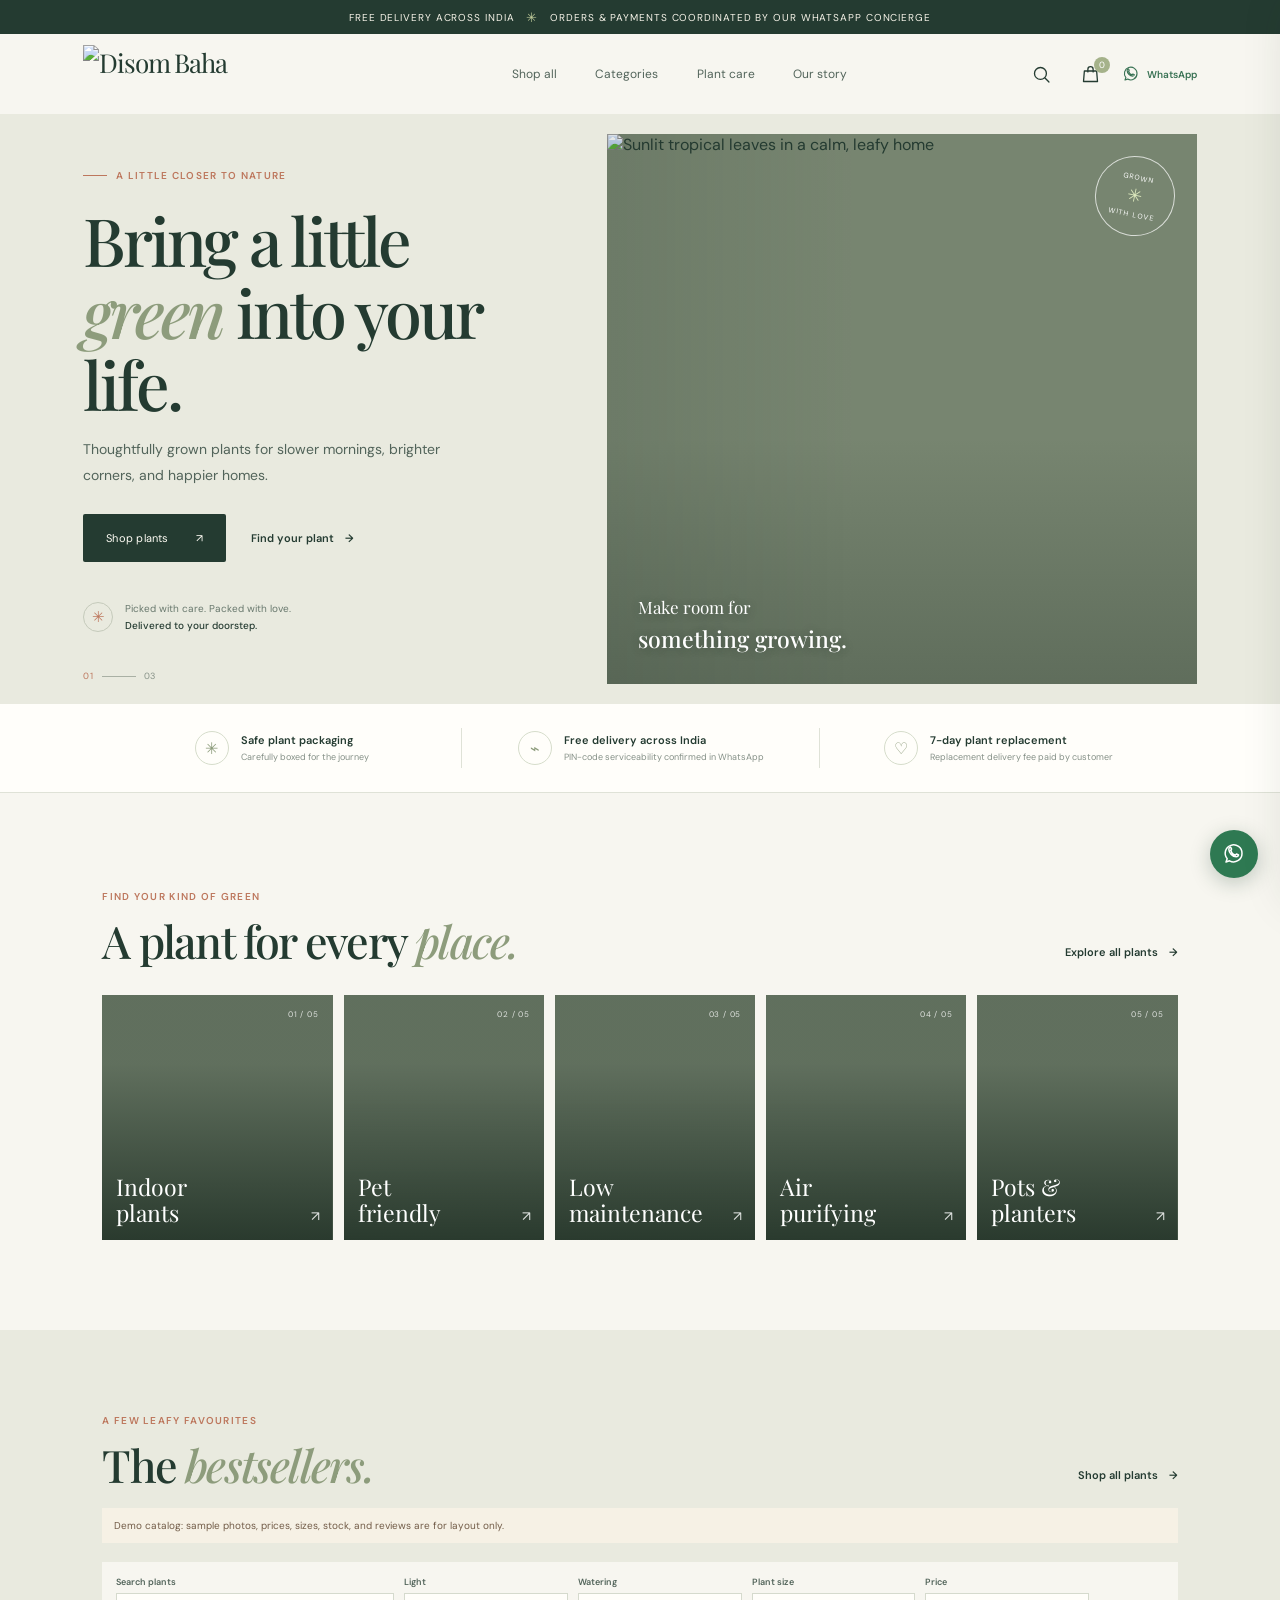
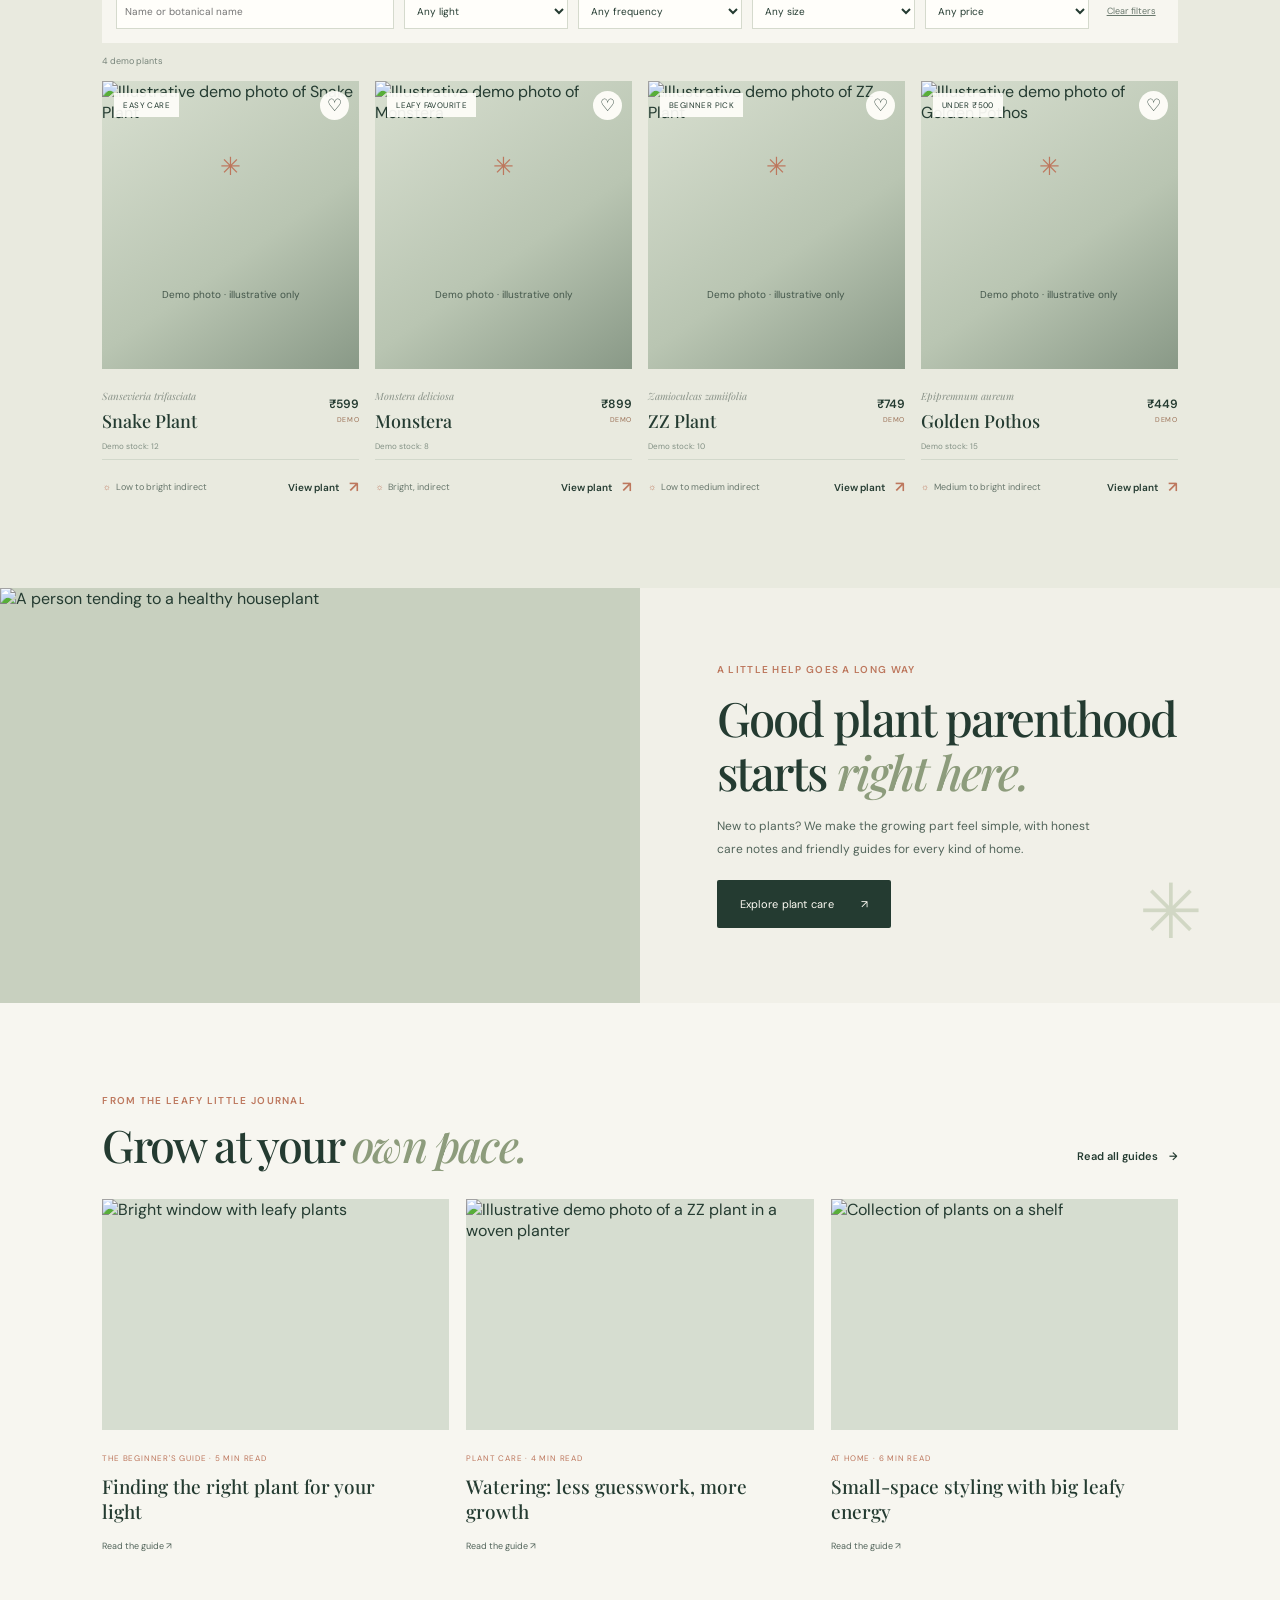
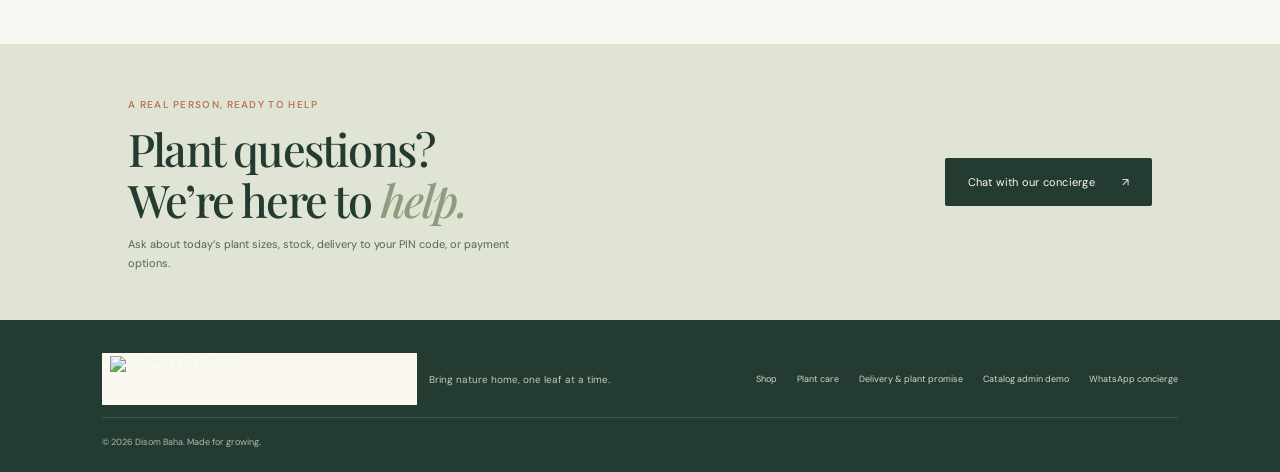
==== index.html @ 2c62eafb "Add Disom Baha storefront files" ====
<!doctype html>
<html lang="en">
<head>
  <meta charset="utf-8">
  <meta name="viewport" content="width=device-width, initial-scale=1">
  <meta name="theme-color" content="#f7f6f0">
  <meta name="description" content="Bring home happy plants with Disom Baha. Shop thoughtful indoor plants, woven planters, and gardening essentials, delivered across India.">
  <title>Disom Baha — Bring nature home</title>
  <link rel="preconnect" href="https://fonts.googleapis.com">
  <link rel="preconnect" href="https://fonts.gstatic.com" crossorigin>
  <link href="https://fonts.googleapis.com/css2?family=DM+Sans:wght@400;500;600;700&family=Playfair+Display:wght@500;600;700&display=swap" rel="stylesheet">
  <link rel="stylesheet" href="styles.css">
  <script src="catalog.js" defer></script>
  <script src="script.js" defer></script>
</head>
<body>
  <div class="announcement">
    <span>Free delivery across India</span><span class="announcement-dot">✳</span><span>Orders & payments coordinated by our WhatsApp concierge</span>
  </div>

  <header class="site-header">
    <a class="brand" href="#home" aria-label="Disom Baha home"><img class="brand-logo" src="assets/brand/disom-baha-logo.png" alt="Disom Baha"></a>

    <button class="mobile-menu-toggle icon-button" type="button" aria-label="Open menu" aria-expanded="false" aria-controls="primary-nav">
      <svg viewBox="0 0 24 24" aria-hidden="true"><path d="M4 7h16M4 12h16M4 17h16"/></svg>
    </button>

    <nav class="primary-nav" id="primary-nav" aria-label="Main navigation">
      <a href="#shop">Shop all</a>
      <a href="#categories">Categories</a>
      <a href="#care">Plant care</a>
      <a href="#story">Our story</a>
    </nav>

    <div class="header-actions">
      <a class="icon-button search-button" href="#shop" aria-label="Browse plants">
        <svg viewBox="0 0 24 24" aria-hidden="true"><circle cx="10.8" cy="10.8" r="6.8"/><path d="m16 16 4.5 4.5"/></svg>
      </a>
      <button class="icon-button cart-trigger" type="button" aria-label="Open shopping bag">
        <svg viewBox="0 0 24 24" aria-hidden="true"><path d="M5 8h14l1 12H4L5 8Z"/><path d="M9 9V6a3 3 0 0 1 6 0v3"/></svg>
        <span class="cart-count" aria-live="polite">0</span>
      </button>
      <a class="concierge-link" data-whatsapp="concierge" href="#" target="_blank" rel="noopener noreferrer" aria-label="Chat with the official WhatsApp concierge">
        <svg viewBox="0 0 24 24" aria-hidden="true"><path d="M20 11.5a8.4 8.4 0 0 1-12.5 7.3L4 20l1.2-3.3A8.4 8.4 0 1 1 20 11.5Z"/><path d="M9 8.5c.4 2.3 2.2 4.1 4.5 4.5l1-1 2 1c-.2 1.1-1.1 1.8-2.2 1.8-3.8-.1-7.4-3.7-7.5-7.5 0-1.1.7-2 1.8-2.2l1 2-1 1.4Z"/></svg><span>WhatsApp</span>
      </a>
    </div>
  </header>

  <main>
    <section class="hero" id="home" aria-labelledby="hero-title">
      <div class="hero-copy">
        <span class="eyebrow"><span class="eyebrow-line"></span> A little closer to nature</span>
        <h1 id="hero-title">Bring a little<br><em>green</em> into your life.</h1>
        <p>Thoughtfully grown plants for slower mornings, brighter corners, and happier homes.</p>
        <div class="hero-actions">
          <a class="button button-dark" href="#shop">Shop plants <span aria-hidden="true">↗</span></a>
          <a class="text-link" href="#categories">Find your plant <span aria-hidden="true">→</span></a>
        </div>
        <div class="hero-note"><span class="note-icon">✳</span><span>Picked with care. Packed with love.<br><strong>Delivered to your doorstep.</strong></span></div>
      </div>
      <div class="hero-visual">
        <img src="https://images.unsplash.com/photo-1501004318641-b39e6451bec6?auto=format&fit=crop&w=1500&q=88" alt="Sunlit tropical leaves in a calm, leafy home" fetchpriority="high">
        <div class="hero-image-caption"><span>Make room for</span><strong>something growing.</strong></div>
        <div class="hero-stamp" aria-label="Grown with love"><span>GROWN</span><span class="stamp-leaf">✳</span><span>WITH LOVE</span></div>
      </div>
      <div class="hero-index"><span>01</span><i></i><span>03</span></div>
    </section>

    <section class="promise-row" aria-label="Why shop with Disom Baha">
      <div class="promise"><span class="promise-icon">✳</span><span><strong>Safe plant packaging</strong><small>Carefully boxed for the journey</small></span></div>
      <div class="promise"><span class="promise-icon">⌁</span><span><strong>Free delivery across India</strong><small>PIN-code serviceability confirmed in WhatsApp</small></span></div>
      <div class="promise"><span class="promise-icon">♡</span><span><strong>7-day plant replacement</strong><small>Replacement delivery fee paid by customer</small></span></div>
    </section>

    <section class="section categories-section" id="categories" aria-labelledby="categories-title">
      <div class="section-heading">
        <div><span class="eyebrow">Find your kind of green</span><h2 id="categories-title">A plant for every <em>place.</em></h2></div>
        <a class="text-link" href="#shop">Explore all plants <span aria-hidden="true">→</span></a>
      </div>
      <div class="category-grid">
        <a class="category-card category-tall" href="#shop" data-category-filter="indoor" style="--category-image:url('https://images.unsplash.com/photo-1497250681960-ef046c08a56e?auto=format&fit=crop&w=1000&q=85')">
          <span class="category-number">01 / 05</span><span class="category-title">Indoor<br>plants</span><span class="category-arrow">↗</span>
        </a>
        <a class="category-card" href="#shop" data-category-filter="pet-friendly" style="--category-image:url('https://images.unsplash.com/photo-1509423350716-97f2360af8e4?auto=format&fit=crop&w=900&q=85')">
          <span class="category-number">02 / 05</span><span class="category-title">Pet<br>friendly</span><span class="category-arrow">↗</span>
        </a>
        <a class="category-card" href="#shop" data-category-filter="low-maintenance" style="--category-image:url('https://images.unsplash.com/photo-1485955900006-10f4d324d411?auto=format&fit=crop&w=900&q=85')">
          <span class="category-number">03 / 05</span><span class="category-title">Low<br>maintenance</span><span class="category-arrow">↗</span>
        </a>
        <a class="category-card" href="#shop" data-category-filter="air-purifying" style="--category-image:url('https://images.unsplash.com/photo-1494438639946-1ebd1d20bf85?auto=format&fit=crop&w=900&q=85')">
          <span class="category-number">04 / 05</span><span class="category-title">Air<br>purifying</span><span class="category-arrow">↗</span>
        </a>
        <a class="category-card" href="#shop" data-category-filter="pots-planters" style="--category-image:url('https://images.unsplash.com/photo-1578500494198-246f612d3b3d?auto=format&fit=crop&w=900&q=85')">
          <span class="category-number">05 / 05</span><span class="category-title">Pots &<br>planters</span><span class="category-arrow">↗</span>
        </a>
      </div>
    </section>

    <section class="bestsellers-section" id="shop" aria-labelledby="bestsellers-title">
      <div class="section bestsellers-inner">
        <div class="section-heading">
          <div><span class="eyebrow">A few leafy favourites</span><h2 id="bestsellers-title">The <em>bestsellers.</em></h2></div>
          <a class="text-link" href="#shop">Shop all plants <span aria-hidden="true">→</span></a>
        </div>
        <p class="catalog-note">Demo catalog: sample photos, prices, sizes, stock, and reviews are for layout only.</p>
        <form class="catalog-filters" id="catalog-filters" aria-label="Filter plants">
          <label class="search-filter">Search plants<input id="filter-search" type="search" placeholder="Name or botanical name"></label>
          <label>Light<select id="filter-light"><option value="">Any light</option><option value="low">Low</option><option value="medium">Medium</option><option value="bright">Bright</option></select></label>
          <label>Watering<select id="filter-water"><option value="">Any frequency</option><option value="infrequent">Less often</option><option value="medium">Moderate</option><option value="frequent">More often</option></select></label>
          <label>Plant size<select id="filter-size"><option value="">Any size</option><option value="4">4 inch</option><option value="6">6 inch</option></select></label>
          <label>Price<select id="filter-price"><option value="">Any price</option><option value="under-500">Under ₹500</option><option value="500-749">₹500–₹749</option><option value="750-999">₹750–₹999</option><option value="1000-up">₹1,000+</option></select></label>
          <button class="clear-filters" type="reset">Clear filters</button>
        </form>
        <p class="filter-result" id="filter-result" aria-live="polite"></p>
        <div class="product-grid" id="product-grid"></div>
        <p class="empty-results" id="empty-results" hidden>No plants match those filters yet. Try another selection or ask our concierge.</p>
      </div>
    </section>

    <section class="care-feature" id="care" aria-labelledby="care-title">
      <div class="care-photo"><img src="https://images.unsplash.com/photo-1558618666-fcd25c85cd64?auto=format&fit=crop&w=1300&q=85" alt="A person tending to a healthy houseplant" loading="lazy"></div>
      <div class="care-copy"><span class="eyebrow">A little help goes a long way</span><h2 id="care-title">Good plant parenthood<br>starts <em>right here.</em></h2><p>New to plants? We make the growing part feel simple, with honest care notes and friendly guides for every kind of home.</p><a class="button button-dark" href="#journal">Explore plant care <span aria-hidden="true">↗</span></a><span class="care-doodle" aria-hidden="true">✳</span></div>
    </section>

    <section class="journal-section section" id="journal" aria-labelledby="journal-title">
      <div class="section-heading"><div><span class="eyebrow">From the leafy little journal</span><h2 id="journal-title">Grow at your <em>own pace.</em></h2></div><a class="text-link" href="#journal">Read all guides <span aria-hidden="true">→</span></a></div>
      <div class="journal-grid">
        <a href="#care" class="journal-card"><img src="https://images.unsplash.com/photo-1466692476868-aef1dfb1e735?auto=format&fit=crop&w=950&q=85" alt="Bright window with leafy plants" loading="lazy"><span class="journal-meta">THE BEGINNER'S GUIDE · 5 MIN READ</span><h3>Finding the right plant for your light</h3><span class="journal-arrow">Read the guide ↗</span></a>
        <a href="#care" class="journal-card"><img src="assets/products/zz-plant-demo.png" alt="Illustrative demo photo of a ZZ plant in a woven planter" loading="lazy"><span class="journal-meta">PLANT CARE · 4 MIN READ</span><h3>Watering: less guesswork, more growth</h3><span class="journal-arrow">Read the guide ↗</span></a>
        <a href="#care" class="journal-card"><img src="https://images.unsplash.com/photo-1518531933037-91b2f5f229cc?auto=format&fit=crop&w=950&q=85" alt="Collection of plants on a shelf" loading="lazy"><span class="journal-meta">AT HOME · 6 MIN READ</span><h3>Small-space styling with big leafy energy</h3><span class="journal-arrow">Read the guide ↗</span></a>
      </div>
    </section>

    <section class="concierge-cta" id="story">
      <div><span class="eyebrow">A real person, ready to help</span><h2>Plant questions?<br>We’re here to <em>help.</em></h2><p>Ask about today’s plant sizes, stock, delivery to your PIN code, or payment options.</p></div>
      <a class="button button-dark" data-whatsapp="concierge" href="#" target="_blank" rel="noopener noreferrer">Chat with our concierge <span aria-hidden="true">↗</span></a>
    </section>
  </main>

  <footer class="site-footer">
    <a class="brand footer-brand" href="#home"><img class="brand-logo" src="assets/brand/disom-baha-logo.png" alt="Disom Baha"></a>
    <p>Bring nature home, one leaf at a time.</p>
    <div class="footer-links"><a href="#shop">Shop</a><a href="#care">Plant care</a><a href="policies.html">Delivery & plant promise</a><a href="admin.html">Catalog admin demo</a><a data-whatsapp="concierge" href="#" target="_blank" rel="noopener noreferrer">WhatsApp concierge</a></div>
    <small>© 2026 Disom Baha. Made for growing.</small>
  </footer>

  <div class="drawer-scrim" hidden></div>
  <aside class="cart-drawer" aria-label="Shopping bag" aria-modal="true" role="dialog" aria-hidden="true">
    <div class="drawer-header"><div><span class="eyebrow">Your leafy picks</span><h2>Your bag <span class="drawer-count">(0)</span></h2></div><button class="icon-button drawer-close" type="button" aria-label="Close shopping bag">×</button></div>
    <div class="cart-items"><p class="empty-cart">Your bag is waiting for a little green.</p></div>
    <div class="drawer-footer cart-stage"><div class="cart-subtotal"><span>Subtotal</span><strong>₹0</strong></div><p class="delivery-note">Free delivery across India. PIN-code serviceability is confirmed by our concierge.</p><button class="button button-dark checkout-button" type="button" disabled>Continue to delivery details <span aria-hidden="true">→</span></button><span class="secure-note">Orders and payments coordinated by our WhatsApp concierge</span></div>
    <section class="address-stage" hidden aria-labelledby="address-title">
      <button class="back-to-bag" type="button">← Back to your bag</button>
      <span class="eyebrow">Free delivery across India</span><h3 id="address-title">Where should we send it?</h3>
      <p class="delivery-note">Share your delivery details. Our official WhatsApp concierge will confirm the order and coordinate payment.</p>
      <form class="checkout-form">
        <label>Full name<input name="name" autocomplete="name" required></label>
        <label>WhatsApp / phone<input name="phone" type="tel" autocomplete="tel" inputmode="tel" required></label>
        <label class="form-wide">Delivery address<input name="address" autocomplete="street-address" required></label>
        <label>City<input name="city" autocomplete="address-level2" required></label>
        <label>State<input name="state" autocomplete="address-level1" required></label>
        <label>PIN code<input name="pincode" inputmode="numeric" autocomplete="postal-code" pattern="[0-9]{6}" maxlength="6" required></label>
        <fieldset class="payment-options form-wide"><legend>Payment preference</legend>
          <label><input type="radio" name="payment" value="UPI (GPay / PhonePe / Paytm)" checked> UPI <small>GPay / PhonePe / Paytm</small></label>
          <label><input type="radio" name="payment" value="Bank transfer"> Bank transfer</label>
          <label><input type="radio" name="payment" value="QR payment"> QR payment</label>
        </fieldset>
        <p class="checkout-error form-wide" role="alert" aria-live="polite"></p>
        <button class="button button-dark whatsapp-order-button form-wide" type="submit">Proceed via WhatsApp <span aria-hidden="true">↗</span></button>
        <small class="form-wide payment-footnote">Review your items and total before opening WhatsApp. Your order is confirmed by the concierge.</small>
      </form>
    </section>
    <section class="order-review-stage" hidden aria-labelledby="order-review-title">
      <button class="back-to-address" type="button">← Edit delivery details</button>
      <span class="eyebrow">One last look</span><h3 id="order-review-title">Review your order request</h3>
      <div class="order-reference">Request reference <strong id="order-reference"></strong></div>
      <div class="order-review-items" id="order-review-items"></div>
      <div class="order-review-address" id="order-review-address"></div>
      <div class="order-review-totals"><div><span>Subtotal</span><strong id="review-subtotal"></strong></div><div><span>Delivery</span><strong>Free</strong></div><div class="review-total"><span>Estimated total</span><strong id="review-total"></strong></div></div>
      <p class="review-confirmation-note" id="review-confirmation-note">This order request is not accepted until the concierge confirms it. Clicking opens WhatsApp with your items, address, phone, and payment preference prefilled; review and send the message there.</p>
      <button class="button button-dark whatsapp-order-button" id="send-order-whatsapp" type="button">Proceed via WhatsApp <span aria-hidden="true">↗</span></button>
      <small class="payment-footnote">UPI (GPay / PhonePe / Paytm) · Bank transfer · QR</small>
    </section>
  </aside>
  <a class="whatsapp-fab" data-whatsapp="concierge" href="#" target="_blank" rel="noopener noreferrer" aria-label="Chat with Disom Baha on WhatsApp">
    <svg viewBox="0 0 24 24" aria-hidden="true"><path d="M20 11.5a8.4 8.4 0 0 1-12.5 7.3L4 20l1.2-3.3A8.4 8.4 0 1 1 20 11.5Z"/><path d="M9 8.5c.4 2.3 2.2 4.1 4.5 4.5l1-1 2 1c-.2 1.1-1.1 1.8-2.2 1.8-3.8-.1-7.4-3.7-7.5-7.5 0-1.1.7-2 1.8-2.2l1 2-1 1.4Z"/></svg>
  </a>
  <div class="toast" role="status" aria-live="polite"></div>
</body>
</html>
---- styles.css ----
:root {
  color-scheme: light;
  --ink: #243b31;
  --ink-soft: #52645a;
  --sage: #8d9c7c;
  --sage-light: #e7e9dc;
  --cream: #f7f6f0;
  --paper: #fffefa;
  --terracotta: #bd775d;
  --line: #dfe2d7;
  --serif: "Playfair Display", Georgia, serif;
  --sans: "DM Sans", Arial, sans-serif;
}

* { box-sizing: border-box; }
html { scroll-behavior: smooth; scroll-padding-top: 80px; }
body { margin: 0; background: var(--cream); color: var(--ink); font-family: var(--sans); -webkit-font-smoothing: antialiased; }
button, input { font: inherit; }
button, a { -webkit-tap-highlight-color: transparent; }
a { color: inherit; text-decoration: none; }
img { display: block; width: 100%; }
.sr-only { position: absolute; width: 1px; height: 1px; padding: 0; margin: -1px; overflow: hidden; clip: rect(0, 0, 0, 0); white-space: nowrap; border: 0; }

.announcement { min-height: 34px; display: flex; align-items: center; justify-content: center; gap: 12px; background: var(--ink); color: #f7f4e9; font-size: 10px; letter-spacing: .09em; text-transform: uppercase; }
.announcement-dot { color: #c0cc9b; font-size: 13px; }
.site-header { height: 80px; padding: 0 6.5%; display: flex; align-items: center; justify-content: space-between; background: var(--cream); position: sticky; top: 0; z-index: 19; }
.brand { display: inline-flex; align-items: center; gap: 8px; color: var(--ink); font-family: var(--serif); font-size: 26px; letter-spacing: -.045em; }
.brand-mark { width: 31px; height: 31px; fill: none; stroke: currentColor; stroke-width: 1.35; stroke-linecap: round; stroke-linejoin: round; }
.brand-mark { display: none; }
.brand-logo { display: block; width: 174px; height: 58px; object-fit: contain; }
.footer-brand { padding: 3px 8px; background: #fbf8f0; line-height: 0; }
.footer-brand .brand-logo { width: 138px; height: 46px; }
.primary-nav { display: flex; align-items: center; gap: clamp(22px, 3vw, 48px); padding-left: 7%; }
.primary-nav a, .footer-links a { font-size: 12px; color: var(--ink-soft); transition: color .2s; }
.primary-nav a:hover, .footer-links a:hover { color: var(--terracotta); }
.header-actions { display: flex; align-items: center; gap: 14px; }
.icon-button { border: 0; background: transparent; color: var(--ink); padding: 7px; display: inline-grid; place-items: center; cursor: pointer; }
.icon-button svg { width: 21px; height: 21px; fill: none; stroke: currentColor; stroke-width: 1.5; stroke-linecap: round; stroke-linejoin: round; }
.cart-trigger { position: relative; }
.cart-count { position: absolute; top: 0; right: -2px; min-width: 16px; height: 16px; padding: 0 4px; border-radius: 50%; background: #a5b28a; color: white; display: grid; place-items: center; font-size: 9px; }
.mobile-menu-toggle { display: none; }

.hero { min-height: 555px; display: grid; grid-template-columns: 47% 53%; padding: 0 6.5%; position: relative; background: #e9eadf; overflow: hidden; }
.hero-copy { display: flex; flex-direction: column; align-items: flex-start; justify-content: center; padding: 55px 8% 70px 0; position: relative; z-index: 1; }
.eyebrow { display: inline-flex; align-items: center; gap: 9px; color: var(--terracotta); font-size: 10px; font-weight: 600; letter-spacing: .13em; text-transform: uppercase; }
.eyebrow-line { width: 24px; height: 1px; background: currentColor; }
h1, h2, h3, p { margin-top: 0; }
.hero h1 { margin: 22px 0 17px; font-family: var(--serif); font-weight: 500; font-size: clamp(43px, 5.2vw, 72px); line-height: 1.08; letter-spacing: -.045em; }
h1 em, h2 em { color: var(--sage); font-weight: 500; }
.hero-copy > p { max-width: 360px; color: var(--ink-soft); font-size: 14px; line-height: 1.85; }
.hero-actions { display: flex; align-items: center; gap: 25px; margin-top: 12px; }
.button { min-height: 48px; border: 0; border-radius: 2px; padding: 0 23px; display: inline-flex; align-items: center; justify-content: center; gap: 27px; font-size: 11px; letter-spacing: .02em; cursor: pointer; transition: transform .2s, background .2s; }
.button:hover { transform: translateY(-2px); }
.button-dark { background: var(--ink); color: #fffdf5; }
.button-dark:hover { background: #385548; }
.text-link { display: inline-flex; align-items: center; gap: 11px; font-size: 11px; font-weight: 600; }
.text-link span { transition: transform .2s; }
.text-link:hover span { transform: translateX(4px); }
.hero-note { margin-top: 38px; display: flex; align-items: center; gap: 12px; color: #68786d; font-size: 10px; line-height: 1.7; }
.hero-note strong { color: var(--ink); font-weight: 500; }
.note-icon { width: 30px; height: 30px; border: 1px solid #c5cabb; border-radius: 50%; display: grid; place-items: center; color: var(--terracotta); font-size: 15px; }
.hero-visual { min-height: 520px; margin: 20px 0 20px 0; position: relative; overflow: hidden; background: #778570; }
.hero-visual::after { content: ""; position: absolute; inset: 0; background: linear-gradient(90deg, rgba(32,49,40,.12), transparent 42%), linear-gradient(0deg, rgba(20,34,27,.24), transparent 45%); pointer-events: none; }
.hero-visual > img { height: 100%; position: absolute; inset: 0; object-fit: cover; object-position: center 54%; }
.hero-image-caption { position: absolute; z-index: 1; left: 31px; bottom: 30px; display: grid; gap: 5px; color: white; font-family: var(--serif); font-size: 17px; text-shadow: 0 1px 8px #29392e6e; }
.hero-image-caption strong { font-size: 23px; font-weight: 500; }
.hero-stamp { position: absolute; z-index: 1; right: 22px; top: 22px; width: 80px; height: 80px; border: 1px solid rgba(255,255,255,.72); border-radius: 50%; display: flex; flex-direction: column; justify-content: center; align-items: center; color: white; font-size: 7px; letter-spacing: .14em; transform: rotate(12deg); }
.stamp-leaf { font-size: 18px; color: #dbe7bc; margin: 2px 0; }
.hero-index { position: absolute; bottom: 22px; left: 6.5%; display: flex; align-items: center; gap: 8px; font-size: 9px; color: #879288; letter-spacing: .08em; }
.hero-index span:first-child { color: var(--terracotta); }
.hero-index i { width: 34px; height: 1px; background: #a9b0a4; }

.promise-row { padding: 24px 8%; display: grid; grid-template-columns: repeat(3, 1fr); border-bottom: 1px solid var(--line); background: var(--paper); }
.promise { display: flex; justify-content: center; align-items: center; gap: 12px; padding: 3px 12px; }
.promise + .promise { border-left: 1px solid var(--line); }
.promise-icon { width: 34px; height: 34px; border: 1px solid #d6ddcb; border-radius: 50%; display: grid; place-items: center; color: var(--sage); font-size: 16px; }
.promise strong, .promise small { display: block; }
.promise strong { font-size: 11px; font-weight: 600; }
.promise small { margin-top: 4px; color: #859087; font-size: 9px; }
.section { padding-left: 8%; padding-right: 8%; }
.categories-section { padding-top: 91px; padding-bottom: 90px; }
.section-heading { display: flex; align-items: flex-end; justify-content: space-between; gap: 20px; margin-bottom: 28px; }
.section-heading h2, .care-copy h2, .newsletter h2 { margin: 10px 0 0; font-family: var(--serif); font-size: clamp(31px, 3.5vw, 46px); font-weight: 500; line-height: 1.15; letter-spacing: -.04em; }
.section-heading > .text-link { margin-bottom: 8px; }
.category-grid { display: grid; grid-template-columns: 1.15fr 1fr 1fr 1fr 1fr; gap: 11px; }
.category-card { min-height: 205px; padding: 14px; position: relative; display: flex; flex-direction: column; justify-content: space-between; overflow: hidden; color: white; background-color: #62715f; background-image: linear-gradient(0deg, rgba(20,37,27,.72), rgba(17,31,25,.02) 72%), var(--category-image); background-size: cover; background-position: center; transition: background-size .35s, transform .25s; }
.category-card:hover { transform: translateY(-4px); }
.category-tall { min-height: 245px; }
.category-number { align-self: flex-end; font-size: 8px; letter-spacing: .1em; opacity: .8; }
.category-title { font-family: var(--serif); font-size: clamp(18px, 1.8vw, 24px); line-height: 1.12; }
.category-arrow { position: absolute; bottom: 15px; right: 13px; font-size: 14px; opacity: .85; }
.bestsellers-section { background: #e9eadf; padding: 78px 0 84px; }
.bestsellers-inner { max-width: 1440px; margin: auto; }
.product-grid { display: grid; grid-template-columns: repeat(4, minmax(0, 1fr)); gap: 16px; }
.product-card { position: relative; min-width: 0; }
.product-image { display: block; position: relative; overflow: hidden; aspect-ratio: 1 / 1.12; background: #d8ddcf; }
.product-image img { height: 100%; object-fit: cover; transition: transform .5s; }
.product-card:hover .product-image img { transform: scale(1.035); }
.product-tag { position: absolute; left: 12px; top: 12px; padding: 7px 9px; background: rgba(255,254,250,.92); color: var(--ink); font-size: 8px; letter-spacing: .05em; text-transform: uppercase; }
.product-tag-new { background: #d9e0c5; }
.favorite-button { position: absolute; top: 10px; right: 10px; border: 0; width: 29px; height: 29px; border-radius: 50%; background: rgba(255,254,250,.94); color: var(--ink); font-size: 17px; line-height: 1; cursor: pointer; }
.favorite-button[aria-pressed="true"] { color: #b96755; }
.favorite-button[aria-pressed="true"]::after { content: "♥"; position: absolute; inset: 0; display: grid; place-items: center; background: #fffefa; border-radius: 50%; }
.product-info { padding: 15px 0 12px; display: flex; justify-content: space-between; align-items: flex-start; gap: 8px; }
.product-category { color: #899288; font-family: var(--serif); font-size: 10px; font-style: italic; }
.product-info h3 { margin: 4px 0 0; font-family: var(--serif); font-size: 18px; font-weight: 500; }
.product-price { padding-top: 12px; font-size: 12px; font-weight: 600; white-space: nowrap; }
.product-bottom { display: flex; justify-content: space-between; align-items: center; gap: 7px; padding-top: 10px; border-top: 1px solid #d2d8cb; }
.care-note { color: #68776c; font-size: 9px; white-space: nowrap; }
.care-note span { color: var(--terracotta); margin-right: 3px; }
.add-button { padding: 7px 0 7px 6px; border: 0; background: transparent; color: var(--ink); font-size: 10px; font-weight: 600; cursor: pointer; white-space: nowrap; }
.add-button span { margin-left: 8px; font-size: 15px; color: var(--terracotta); vertical-align: -1px; }
.add-button:hover { color: var(--terracotta); }

.care-feature { min-height: 415px; display: grid; grid-template-columns: 1fr 1fr; background: #f1f0e8; }
.care-photo { min-height: 415px; overflow: hidden; background: #c8d0bf; }
.care-photo img { height: 100%; object-fit: cover; }
.care-copy { position: relative; padding: 70px 12%; display: flex; flex-direction: column; align-items: flex-start; justify-content: center; overflow: hidden; }
.care-copy h2 { margin: 15px 0; font-size: clamp(33px, 3.7vw, 48px); }
.care-copy p { max-width: 380px; margin-bottom: 20px; color: var(--ink-soft); font-size: 12px; line-height: 1.9; }
.care-doodle { position: absolute; right: 12%; bottom: 10%; color: #d1d7c4; font-size: 76px; }
.journal-section { padding-top: 85px; padding-bottom: 90px; }
.journal-grid { display: grid; grid-template-columns: repeat(3, 1fr); gap: 17px; }
.journal-card { display: block; }
.journal-card img { aspect-ratio: 1.5 / 1; object-fit: cover; background: #d6ddd0; margin-bottom: 15px; transition: filter .2s; }
.journal-card:hover img { filter: saturate(.8); }
.journal-meta { color: var(--terracotta); font-size: 8px; letter-spacing: .1em; }
.journal-card h3 { max-width: 300px; margin: 8px 0 10px; font-family: var(--serif); font-size: 19px; line-height: 1.3; font-weight: 500; }
.journal-arrow { font-size: 9px; color: var(--ink-soft); }
.newsletter { position: relative; overflow: hidden; padding: 51px 10%; display: flex; justify-content: space-between; align-items: center; gap: 50px; background: #dfe4d4; }
.newsletter h2 { font-size: 37px; }
.newsletter p { margin: 12px 0 0; color: var(--ink-soft); font-size: 11px; }
.newsletter-form { width: min(420px, 45%); position: relative; display: flex; align-items: center; border-bottom: 1px solid #8c9b88; }
.newsletter-form input { flex: 1; min-width: 0; padding: 15px 5px; border: 0; outline: 0; background: transparent; color: var(--ink); font-size: 11px; }
.newsletter-form input::placeholder { color: #758176; }
.newsletter-form button { border: 0; background: transparent; color: var(--ink); font-size: 10px; font-weight: 600; cursor: pointer; }
.newsletter-form button span { padding-left: 8px; }
.newsletter-message { position: absolute; left: 4px; top: calc(100% + 7px); margin: 0; color: var(--ink); font-size: 10px; }
.newsletter-leaf { position: absolute; right: 4%; top: -25px; color: #d3dac7; font-size: 110px; }
.site-footer { padding: 33px 8% 24px; display: grid; grid-template-columns: 1fr 1fr auto; align-items: center; gap: 12px; background: var(--ink); color: #f5f4ed; }
.footer-brand { color: #f5f4ed; font-size: 22px; }
.footer-brand .brand-mark { width: 26px; height: 26px; }
.site-footer > p { margin: 0; color: #c0cabe; font-size: 10px; }
.footer-links { display: flex; gap: 20px; }
.footer-links a { color: #d2d9d0; font-size: 9px; }
.site-footer > small { grid-column: 1 / -1; padding-top: 18px; border-top: 1px solid #ffffff24; color: #aebbb0; font-size: 9px; }

.drawer-scrim { position: fixed; inset: 0; z-index: 20; background: rgba(25,38,31,.42); opacity: 0; transition: opacity .25s; }
.drawer-scrim:not([hidden]) { display: block; opacity: 1; }
.cart-drawer { width: min(420px, 100%); height: 100dvh; position: fixed; z-index: 21; top: 0; right: 0; padding: 26px; display: flex; flex-direction: column; background: var(--paper); box-shadow: -12px 0 45px #1e2c2221; transform: translateX(105%); transition: transform .3s ease; }
.cart-drawer.is-open { transform: translateX(0); }
.drawer-header { display: flex; justify-content: space-between; align-items: center; padding-bottom: 19px; border-bottom: 1px solid var(--line); }
.drawer-header h2 { margin: 7px 0 0; font-family: var(--serif); font-size: 29px; font-weight: 500; }
.drawer-count { color: #8b968c; font-family: var(--sans); font-size: 13px; }
.drawer-close { font-size: 28px; font-weight: 300; }
.cart-items { flex: 1; overflow: auto; padding: 10px 0; }
.empty-cart { padding: 25px 0; color: #748176; font-size: 12px; }
.cart-line { display: grid; grid-template-columns: 72px 1fr auto; align-items: center; gap: 12px; padding: 13px 0; border-bottom: 1px solid var(--line); }
.cart-line img { width: 72px; height: 78px; object-fit: cover; background: var(--sage-light); }
.cart-line h3 { margin: 0 0 4px; font-family: var(--serif); font-size: 15px; font-weight: 500; }
.cart-line small { color: #879187; font-family: var(--serif); font-size: 10px; font-style: italic; }
.cart-line-price { align-self: start; padding-top: 3px; font-size: 11px; font-weight: 600; }
.quantity-control { display: inline-flex; align-items: center; gap: 10px; margin-top: 9px; padding: 3px 7px; border: 1px solid var(--line); font-size: 10px; }
.quantity-control button { width: 17px; border: 0; padding: 0; background: transparent; color: var(--ink); cursor: pointer; }
.drawer-footer { padding-top: 17px; border-top: 1px solid var(--line); }
.cart-subtotal { display: flex; justify-content: space-between; font-size: 13px; }
.cart-subtotal strong { font-size: 14px; }
.drawer-footer > p { margin: 8px 0 17px; color: #839086; font-size: 10px; }
.checkout-button { width: 100%; }
.checkout-button:disabled { opacity: .45; cursor: default; transform: none; }
.secure-note { display: block; margin-top: 13px; text-align: center; color: #7a897e; font-size: 9px; }
.toast { position: fixed; z-index: 30; left: 50%; bottom: 22px; padding: 12px 17px; transform: translate(-50%, 20px); opacity: 0; pointer-events: none; background: var(--ink); color: white; font-size: 11px; transition: opacity .2s, transform .2s; }
.toast.is-visible { opacity: 1; transform: translate(-50%, 0); }
body.drawer-open { overflow: hidden; }

@media (min-width: 1500px) {
  .hero { padding-left: max(6.5%, calc((100% - 1320px) / 2)); padding-right: max(6.5%, calc((100% - 1320px) / 2)); }
  .hero-index { left: max(6.5%, calc((100% - 1320px) / 2)); }
}
@media (max-width: 1000px) {
  .site-header { padding: 0 4%; }
  .hero { padding: 0 4%; grid-template-columns: 46% 54%; }
  .hero-index { left: 4%; }
  .hero-visual { min-height: 480px; }
  .section { padding-left: 5%; padding-right: 5%; }
  .category-grid { grid-template-columns: repeat(5, minmax(0,1fr)); gap: 7px; }
  .category-card, .category-tall { min-height: 190px; padding: 11px; }
  .category-title { font-size: 18px; }
  .product-grid { gap: 11px; }
  .product-info h3 { font-size: 16px; }
  .care-note { font-size: 8px; }
  .add-button { font-size: 9px; }
  .newsletter { padding-left: 7%; padding-right: 7%; }
}
@media (max-width: 720px) {
  html { scroll-padding-top: 67px; }
  .announcement { font-size: 8px; min-height: 30px; gap: 8px; }
  .site-header { height: 67px; padding: 0 5%; }
  .site-header > .brand { position: absolute; top: 50%; left: 50%; margin: 0; transform: translate(-50%, -50%); }
  .brand { font-size: 23px; }
  .brand-mark { width: 28px; height: 28px; }
  .brand-logo { width: 142px; height: 47px; }
  .mobile-menu-toggle { display: inline-grid; order: -1; margin-left: -7px; }
  .mobile-menu-toggle svg { width: 20px; }
  .primary-nav { position: absolute; top: 67px; left: 0; right: 0; padding: 9px 5% 20px; display: none; flex-direction: column; align-items: stretch; gap: 0; background: var(--cream); box-shadow: 0 12px 16px #25382a12; }
  .primary-nav.is-open { display: flex; }
  .primary-nav a { padding: 13px 0; border-top: 1px solid var(--line); font-size: 12px; }
  .header-actions { gap: 5px; }
  .search-button { display: none; }
  .hero { padding: 0 5%; grid-template-columns: 1fr; }
  .hero-copy { padding: 49px 0 25px; }
  .hero h1 { margin: 17px 0 12px; font-size: clamp(42px, 12vw, 64px); }
  .hero-copy > p { max-width: 310px; font-size: 12px; }
  .hero-actions { gap: 20px; }
  .hero-note { display: none; }
  .hero-visual { min-height: auto; height: 61vw; max-height: 365px; margin: 7px 0 43px; }
  .hero-image-caption { left: 18px; bottom: 19px; font-size: 14px; }
  .hero-image-caption strong { font-size: 19px; }
  .hero-stamp { width: 62px; height: 62px; right: 13px; top: 13px; font-size: 6px; }
  .stamp-leaf { font-size: 14px; }
  .hero-index { left: 5%; bottom: 16px; }
  .promise-row { padding: 15px 4%; grid-template-columns: 1fr; gap: 12px; }
  .promise { justify-content: flex-start; max-width: 280px; margin: auto; width: 100%; padding: 0; }
  .promise + .promise { border-left: 0; }
  .promise-icon { width: 30px; height: 30px; }
  .promise strong { font-size: 10px; }
  .promise small { font-size: 8px; }
  .section { padding-left: 5%; padding-right: 5%; }
  .categories-section { padding-top: 61px; padding-bottom: 62px; }
  .section-heading { align-items: flex-end; margin-bottom: 20px; }
  .section-heading h2, .care-copy h2 { font-size: 32px; }
  .section-heading > .text-link { font-size: 9px; gap: 5px; margin-bottom: 4px; }
  .category-grid { grid-template-columns: repeat(2, minmax(0, 1fr)); gap: 9px; }
  .category-card, .category-tall { min-height: 39vw; padding: 12px; }
  .category-card:first-child { grid-row: span 2; min-height: calc(78vw + 9px); }
  .category-title { font-size: clamp(18px, 6vw, 24px); }
  .category-number { font-size: 7px; }
  .bestsellers-section { padding: 59px 0 65px; }
  .product-grid { grid-template-columns: repeat(2, minmax(0, 1fr)); gap: 25px 11px; }
  .product-image { aspect-ratio: 1 / 1.05; }
  .product-info { padding-top: 11px; padding-bottom: 9px; }
  .product-info h3 { font-size: 16px; }
  .product-category { font-size: 9px; }
  .product-price { padding-top: 11px; font-size: 11px; }
  .product-bottom { align-items: flex-start; flex-direction: column; gap: 2px; padding-top: 7px; }
  .care-note { font-size: 8px; }
  .add-button { padding-left: 0; font-size: 9px; }
  .add-button span { margin-left: 4px; }
  .product-tag { top: 8px; left: 8px; padding: 6px; font-size: 7px; }
  .favorite-button { top: 7px; right: 7px; width: 25px; height: 25px; font-size: 15px; }
  .care-feature { grid-template-columns: 1fr; }
  .care-photo { min-height: 0; height: 62vw; max-height: 360px; }
  .care-copy { min-height: 310px; padding: 49px 7%; }
  .care-copy p { font-size: 11px; }
  .care-doodle { right: 7%; bottom: 3%; font-size: 55px; }
  .journal-section { padding-top: 61px; padding-bottom: 65px; }
  .journal-grid { grid-template-columns: 1fr; gap: 25px; }
  .journal-card { display: grid; grid-template-columns: 34% 1fr; grid-template-rows: auto auto 1fr; column-gap: 13px; align-items: start; }
  .journal-card img { grid-row: 1 / 4; width: 100%; height: 100%; min-height: 120px; aspect-ratio: auto; margin: 0; object-fit: cover; }
  .journal-meta { padding-top: 2px; font-size: 7px; }
  .journal-card h3 { margin: 7px 0; font-size: 16px; }
  .journal-arrow { align-self: end; font-size: 8px; }
  .newsletter { padding: 43px 7% 54px; display: block; }
  .newsletter h2 { font-size: 32px; }
  .newsletter-form { width: 100%; margin-top: 24px; }
  .newsletter-leaf { right: 2%; top: 0; font-size: 68px; }
  .site-footer { padding: 28px 6% 20px; grid-template-columns: 1fr auto; }
  .site-footer > p { grid-column: 1 / -1; order: 2; }
  .footer-links { grid-column: 1 / -1; order: 3; flex-wrap: wrap; gap: 14px; margin: 9px 0; }
  .site-footer > small { order: 4; }
}
@media (max-width: 380px) {
  .announcement { font-size: 7px; }
  .header-actions { gap: 0; }
  .section-heading h2 { font-size: 28px; }
  .section-heading > .text-link { max-width: 100px; }
  .category-card, .category-tall { min-height: 43vw; }
  .category-card:first-child { min-height: calc(86vw + 9px); }
  .care-note { white-space: normal; }
}
@media (prefers-reduced-motion: reduce) {
  *, *::before, *::after { scroll-behavior: auto !important; transition-duration: .01ms !important; animation-duration: .01ms !important; }
}

/* Product detail, WhatsApp concierge, and order handoff */
.concierge-link { display: inline-flex; align-items: center; gap: 7px; color: #397254; font-size: 10px; font-weight: 600; }
.concierge-link svg { width: 18px; height: 18px; fill: none; stroke: currentColor; stroke-width: 1.5; stroke-linecap: round; stroke-linejoin: round; }
.concierge-link:hover, .detail-whatsapp:hover { color: #244a36; }
.breadcrumbs { width: min(1200px, 84%); margin: 22px auto; display: flex; gap: 9px; color: #899288; font-size: 10px; }
.breadcrumbs a:hover { color: var(--terracotta); }
.product-detail { width: min(1200px, 84%); margin: 30px auto 78px; display: grid; grid-template-columns: 1fr .86fr; gap: clamp(35px, 7vw, 92px); align-items: start; }
.detail-image-wrap { position: relative; overflow: hidden; aspect-ratio: 1 / 1.04; background: #e2e5d8; }
.detail-image-wrap > img { width: 100%; height: 100%; object-fit: cover; }
.detail-image-wrap .product-tag { left: 17px; top: 17px; }
.detail-image-note { position: absolute; right: 18px; bottom: 17px; padding: 8px 10px; background: #fffefaeb; color: var(--ink); font-family: var(--serif); font-size: 11px; }
.gallery-caption { margin-top: 9px; display: flex; justify-content: space-between; color: #899288; font-size: 8px; letter-spacing: .07em; text-transform: uppercase; }
.detail-copy { padding: 7px 0; }
.detail-copy h1 { margin: 13px 0 2px; font-family: var(--serif); font-size: clamp(38px, 4vw, 53px); font-weight: 500; line-height: 1.08; letter-spacing: -.04em; }
.detail-botanical { margin: 0; color: #7f8b80; font-family: var(--serif); font-size: 13px; font-style: italic; }
.detail-rating { margin: 15px 0 18px; display: flex; align-items: center; gap: 7px; color: #68776c; font-size: 10px; }
.detail-rating > span:first-child { color: #b77956; }
.detail-description { max-width: 470px; margin-bottom: 18px; color: var(--ink-soft); font-size: 12px; line-height: 1.8; }
.detail-price-row { margin: 17px 0 19px; padding: 15px 0; display: flex; justify-content: space-between; align-items: baseline; border-top: 1px solid var(--line); border-bottom: 1px solid var(--line); }
.detail-price-row strong { font-size: 21px; font-weight: 600; }
.detail-price-row > span { color: #8a958b; font-size: 9px; }
.select-label { display: block; margin: 13px 0 7px; font-size: 10px; font-weight: 600; }
.detail-select { width: 100%; height: 42px; padding: 0 12px; border: 1px solid #d9ded3; border-radius: 0; outline-color: var(--sage); background: #fffefa; color: var(--ink); font-size: 11px; }
.detail-delivery { margin: 17px 0; padding: 12px; display: flex; align-items: flex-start; gap: 10px; background: #e9eddf; color: var(--ink); }
.detail-delivery > span:first-child { color: var(--terracotta); font-size: 17px; }
.detail-delivery strong, .detail-delivery small { display: block; }
.detail-delivery strong { font-size: 10px; font-weight: 600; }
.detail-delivery small { margin-top: 4px; color: #738075; font-size: 9px; line-height: 1.5; }
.product-add-button { width: 100%; justify-content: space-between; }
.detail-whatsapp { display: block; margin: 12px 0 22px; color: #397254; font-size: 10px; font-weight: 600; text-align: center; }
.care-guide { padding: 17px 0; display: grid; grid-template-columns: repeat(3, 1fr); border-top: 1px solid var(--line); border-bottom: 1px solid var(--line); }
.care-guide > div { min-width: 0; padding: 0 10px; display: flex; flex-direction: column; align-items: flex-start; gap: 5px; }
.care-guide > div:first-child { padding-left: 0; }
.care-guide > div + div { border-left: 1px solid var(--line); }
.care-symbol { color: var(--terracotta); font-size: 16px; }
.care-guide small { color: #8a958b; font-size: 8px; text-transform: uppercase; letter-spacing: .08em; }
.care-guide strong { font-size: 9px; line-height: 1.45; font-weight: 500; }
.review-snippet { margin-top: 20px; padding: 14px 16px; background: #f0f0e9; }
.review-snippet > div { display: flex; justify-content: space-between; align-items: center; gap: 8px; }
.review-stars { color: #b77956; font-size: 10px; letter-spacing: .13em; }
.review-snippet h2 { margin: 0; font-family: var(--serif); font-size: 14px; font-weight: 500; }
.review-snippet p { margin: 12px 0 5px; color: var(--ink-soft); font-family: var(--serif); font-size: 12px; font-style: italic; }
.review-snippet > small { color: #899288; font-size: 8px; }
.detail-concierge-band { padding: 27px 8%; display: flex; align-items: center; justify-content: space-between; gap: 24px; background: #e9eadf; }
.detail-concierge-band p { max-width: 600px; margin: 0; color: var(--ink-soft); font-size: 11px; line-height: 1.65; }
.detail-concierge-band .text-link { flex: 0 0 auto; }
.product-not-found { grid-column: 1 / -1; min-height: 350px; display: flex; flex-direction: column; align-items: flex-start; justify-content: center; }
.product-not-found h1 { font-family: var(--serif); font-size: 40px; font-weight: 500; }

.cart-drawer { overflow-y: auto; }
.cart-items { min-height: 0; }
.cart-items[hidden], .cart-stage[hidden], .address-stage[hidden] { display: none !important; }
.drawer-footer { flex: 0 0 auto; }
.drawer-footer .delivery-note { margin: 9px 0 15px; color: #68776c; line-height: 1.5; }
.drawer-footer .secure-note { line-height: 1.5; }
.address-stage { flex: 1 1 auto; overflow-y: auto; padding: 5px 0 16px; }
.back-to-bag { margin: 1px 0 20px; padding: 0; border: 0; background: transparent; color: var(--ink-soft); font-size: 10px; cursor: pointer; }
.address-stage > h3 { margin: 7px 0; font-family: var(--serif); font-size: 27px; font-weight: 500; }
.address-stage > .delivery-note { margin: 0 0 14px; color: #718075; font-size: 10px; line-height: 1.55; }
.checkout-form { display: grid; grid-template-columns: 1fr 1fr; gap: 9px 10px; }
.checkout-form > label { min-width: 0; display: flex; flex-direction: column; gap: 5px; color: var(--ink); font-size: 9px; font-weight: 600; }
.checkout-form input:not([type="radio"]) { width: 100%; height: 37px; padding: 0 9px; border: 1px solid #d9ded3; outline-color: var(--sage); background: #fffefa; color: var(--ink); font-size: 10px; }
.form-wide { grid-column: 1 / -1; }
.payment-options { margin: 4px 0 0; padding: 10px; border: 1px solid var(--line); display: grid; gap: 8px; }
.payment-options legend { padding: 0 4px; color: var(--ink); font-size: 9px; font-weight: 600; }
.payment-options label { display: flex; align-items: center; gap: 7px; font-size: 9px; cursor: pointer; }
.payment-options input { accent-color: var(--ink); }
.payment-options small { color: #7b887d; font-size: 8px; }
.checkout-error { margin: 0; color: #a64536; font-size: 9px; }
.whatsapp-order-button { width: 100%; min-height: 44px; }
.payment-footnote { color: #879187; font-size: 8px; line-height: 1.5; text-align: center; }
.cart-line-copy { min-width: 0; }
.cart-line .cart-variant { display: block; margin-top: 4px; color: #758276; font-size: 8px; }
.whatsapp-fab { width: 48px; height: 48px; position: fixed; z-index: 15; right: 22px; bottom: 22px; display: grid; place-items: center; border-radius: 50%; background: #2e7952; color: white; box-shadow: 0 5px 20px #173d2940; transition: transform .2s, background .2s; }
.whatsapp-fab:hover { transform: translateY(-3px); background: #246343; }
.whatsapp-fab svg { width: 24px; height: 24px; fill: none; stroke: currentColor; stroke-width: 1.5; stroke-linecap: round; stroke-linejoin: round; }

@media (max-width: 720px) {
  .announcement { flex-wrap: wrap; text-align: center; padding: 6px 10px; line-height: 1.4; }
  .concierge-link { width: 29px; height: 29px; justify-content: center; }
  .concierge-link span { display: none; }
  .concierge-link svg { width: 19px; height: 19px; }
  .breadcrumbs { width: 90%; margin: 17px auto; }
  .product-detail { width: 90%; margin: 18px auto 53px; grid-template-columns: 1fr; gap: 25px; }
  .detail-copy { padding: 0; }
  .detail-copy h1 { font-size: 39px; }
  .detail-concierge-band { padding: 24px 6%; align-items: flex-start; flex-direction: column; gap: 10px; }
  .detail-concierge-band p { font-size: 10px; }
  .cart-drawer { padding: 20px; }
  .whatsapp-fab { width: 44px; height: 44px; right: 14px; bottom: 14px; }
}
@media (max-width: 380px) {
  .checkout-form { gap: 8px; }
  .cart-drawer { padding: 17px; }
  .cart-line { grid-template-columns: 58px 1fr auto; gap: 8px; }
  .cart-line img { width: 58px; height: 66px; }
}

/* Demo catalog filters, product facts, order review, and policy page */
.catalog-note { margin: -10px 0 19px; padding: 10px 12px; background: #f6f1e5; color: #725c48; font-size: 10px; line-height: 1.5; }
.catalog-filters { margin-bottom: 12px; padding: 14px; display: grid; grid-template-columns: 1.7fr repeat(4, 1fr) auto; gap: 10px; align-items: end; background: #f7f6f0; }
.catalog-filters label { min-width: 0; display: grid; gap: 5px; color: var(--ink-soft); font-size: 9px; font-weight: 600; }
.catalog-filters input, .catalog-filters select { width: 100%; min-width: 0; height: 36px; padding: 0 8px; border: 1px solid #d5dacd; border-radius: 0; outline-color: var(--sage); background: var(--paper); color: var(--ink); font: 10px var(--sans); }
.clear-filters { height: 36px; padding: 0 8px; border: 0; background: transparent; color: #68776c; font-size: 9px; text-decoration: underline; cursor: pointer; white-space: nowrap; }
.filter-result { min-height: 14px; margin: 0 0 12px; color: #78857b; font-size: 9px; }
.empty-results { padding: 30px 10px; color: var(--ink-soft); font-size: 12px; text-align: center; }
.product-price small { display: block; margin-top: 3px; color: #9b7156; font-size: 7px; font-weight: 400; text-align: right; text-transform: uppercase; letter-spacing: .08em; }
.product-stock { margin: -4px 0 8px; color: #829084; font-size: 8px; }
.photo-frame { background: linear-gradient(145deg, #d8dfd0, #b9c5b2 58%, #899987); }
.photo-needed { display: none; position: absolute; inset: 0; place-items: center; padding: 20px; color: #43564a; font-size: 10px; text-align: center; }
.photo-missing .photo-needed { display: grid; }
.photo-missing .photo-needed::before { content: "✳"; margin-bottom: 9px; color: var(--terracotta); font-size: 25px; }
.detail-image-wrap.photo-missing { background: linear-gradient(145deg, #e0e5d8, #b6c3b3 58%, #899b8b); }
.detail-image-wrap.photo-missing .photo-needed { display: flex; align-items: center; justify-content: center; flex-direction: column; font-family: var(--serif); font-size: 17px; }
.detail-image-wrap.photo-missing .photo-needed::before { content: "✳"; margin-bottom: 13px; color: var(--terracotta); font-size: 38px; }
.product-specs { margin: 17px 0 15px; display: grid; grid-template-columns: 1fr 1fr; border-top: 1px solid var(--line); border-left: 1px solid var(--line); }
.product-specs > div { min-height: 56px; padding: 9px 10px; border-right: 1px solid var(--line); border-bottom: 1px solid var(--line); }
.product-specs dt { color: #8a958b; font-size: 8px; text-transform: uppercase; letter-spacing: .08em; }
.product-specs dd { margin: 5px 0 0; color: var(--ink); font-size: 9px; line-height: 1.45; }
.review-snippet h2 { color: #766657; }
.order-review-stage { flex: 1 1 auto; overflow-y: auto; padding: 4px 0 14px; }
.order-review-stage > h3 { margin: 7px 0 12px; font-family: var(--serif); font-size: 26px; font-weight: 500; }
.back-to-address { margin: 1px 0 19px; padding: 0; border: 0; background: transparent; color: var(--ink-soft); font-size: 10px; cursor: pointer; }
.order-reference { margin-bottom: 12px; padding: 10px; background: #e9eddf; display: flex; justify-content: space-between; color: #647368; font-size: 9px; }
.order-reference strong { color: var(--ink); font-size: 10px; letter-spacing: .04em; }
.order-review-items { border-top: 1px solid var(--line); }
.order-review-line { padding: 10px 2px; display: flex; justify-content: space-between; gap: 12px; border-bottom: 1px solid var(--line); font-size: 10px; }
.order-review-line small { display: block; margin-top: 4px; color: #859087; font-size: 8px; }
.order-review-line strong { flex: 0 0 auto; font-size: 10px; }
.order-review-address { margin: 12px 0; padding: 10px; background: #f2f2eb; display: grid; grid-template-columns: 1fr 1.4fr; gap: 8px; color: #768277; font-size: 9px; line-height: 1.5; }
.order-review-address > strong { color: var(--ink); }
.order-review-address > small { grid-column: 1 / -1; color: #768277; font-size: 8px; }
.order-review-totals { padding: 9px 0; border-top: 1px solid var(--line); border-bottom: 1px solid var(--line); }
.order-review-totals > div { padding: 5px 0; display: flex; justify-content: space-between; color: #758176; font-size: 10px; }
.order-review-totals strong { color: var(--ink); }
.order-review-totals .review-total { margin-top: 4px; padding-top: 9px; border-top: 1px solid var(--line); color: var(--ink); font-weight: 600; }
.review-confirmation-note { margin: 12px 0; color: #738075; font-size: 9px; line-height: 1.55; }
.order-review-stage > .whatsapp-order-button { width: 100%; }
.order-review-stage > .payment-footnote { display: block; margin-top: 9px; text-align: center; }
.concierge-cta { padding: 48px 10%; display: flex; align-items: center; justify-content: space-between; gap: 35px; background: #dfe4d4; }
.concierge-cta h2 { margin: 10px 0 0; font-family: var(--serif); font-size: clamp(32px, 4vw, 45px); font-weight: 500; line-height: 1.12; letter-spacing: -.04em; }
.concierge-cta h2 em { color: var(--sage); }
.concierge-cta p { max-width: 420px; margin: 11px 0 0; color: var(--ink-soft); font-size: 11px; line-height: 1.7; }
.policy-page { width: min(820px, 86%); margin: 40px auto 80px; }
.policy-breadcrumb { width: auto; margin: 0 0 35px; }
.policy-page h1 { margin: 14px 0; font-family: var(--serif); font-size: clamp(38px, 5vw, 58px); font-weight: 500; letter-spacing: -.04em; }
.policy-page h1 em { color: var(--sage); }
.policy-intro { max-width: 650px; color: var(--ink-soft); font-size: 12px; line-height: 1.7; }
.policy-demo-label { margin: 18px 0 27px; display: inline-block; padding: 7px 9px; background: #f3e6d7; color: #8a563c; font-size: 8px; letter-spacing: .12em; }
.policy-card { padding: 22px 0; display: grid; grid-template-columns: 45px 1fr; gap: 10px; border-top: 1px solid var(--line); }
.policy-number { color: var(--terracotta); font-family: var(--serif); font-size: 16px; }
.policy-card h2 { margin: 0 0 8px; font-family: var(--serif); font-size: 23px; font-weight: 500; }
.policy-card p { margin: 0 0 9px; color: var(--ink-soft); font-size: 11px; line-height: 1.8; }
.policy-contact { margin-top: 22px; padding: 22px; display: flex; justify-content: space-between; align-items: center; gap: 18px; background: #e9eadf; }
.policy-contact p { margin: 0; color: var(--ink); font-family: var(--serif); font-size: 18px; }

@media (max-width: 1000px) {
  .catalog-filters { grid-template-columns: repeat(4, minmax(0, 1fr)); }
  .catalog-filters .search-filter { grid-column: span 2; }
  .clear-filters { grid-column: 4; }
}
@media (max-width: 720px) {
  .catalog-note { margin: -6px 0 14px; font-size: 9px; }
  .catalog-filters { padding: 10px; grid-template-columns: 1fr 1fr; gap: 8px; }
  .catalog-filters .search-filter { grid-column: 1 / -1; }
  .clear-filters { grid-column: auto; justify-self: start; }
  .product-stock { font-size: 7px; }
  .concierge-cta { padding: 39px 7%; align-items: flex-start; flex-direction: column; gap: 20px; }
  .concierge-cta h2 { font-size: 33px; }
  .policy-page { width: 90%; margin: 25px auto 55px; }
  .policy-breadcrumb { margin-bottom: 27px; }
  .policy-card { grid-template-columns: 29px 1fr; gap: 7px; padding: 18px 0; }
  .policy-card h2 { font-size: 20px; }
  .policy-card p { font-size: 10px; }
  .policy-contact { padding: 17px; align-items: flex-start; flex-direction: column; }
  .order-review-address { grid-template-columns: 1fr 1fr; }
}

/* Phone usability refinements: clearer type, larger touch areas, and a calmer checkout form. */
@media (max-width: 720px) {
  .mobile-menu-toggle,
  .cart-trigger { min-width: 44px; min-height: 44px; }
  .concierge-link { min-width: 44px; min-height: 44px; }

  .catalog-filters label,
  .select-label,
  .checkout-form > label { font-size: 12px; }
  .catalog-filters input,
  .catalog-filters select { height: 44px; padding: 0 10px; font-size: 14px; }
  .clear-filters { min-height: 44px; padding: 0 10px; font-size: 12px; }
  .product-stock { font-size: 10px; }
  .product-specs dt { font-size: 9px; }
  .product-specs dd { font-size: 11px; }
  .detail-select { height: 46px; font-size: 14px; }
  .detail-delivery strong { font-size: 12px; }
  .detail-delivery small,
  .detail-whatsapp { font-size: 11px; }
  .care-guide small { font-size: 9px; }
  .care-guide strong { font-size: 11px; }

  .favorite-button { width: 40px; height: 40px; font-size: 20px; }
  .add-button { min-height: 44px; display: inline-flex; align-items: center; font-size: 12px; }

  .checkout-form { grid-template-columns: 1fr; gap: 12px; }
  .checkout-form input:not([type="radio"]) { height: 46px; padding: 0 11px; font-size: 16px; }
  .payment-options label { min-height: 40px; font-size: 12px; }
  .payment-options input { width: 18px; height: 18px; }
  .payment-options small { font-size: 10px; }
  .payment-footnote { font-size: 10px; }
  .back-to-bag,
  .back-to-address { min-height: 44px; font-size: 12px; }
  .quantity-control { min-height: 40px; gap: 8px; }
  .quantity-control button { width: 32px; height: 32px; font-size: 16px; }
  .order-review-address { grid-template-columns: 1fr; font-size: 11px; }
  .order-review-address > * { min-width: 0; overflow-wrap: anywhere; }
  .order-reference { align-items: center; gap: 8px; font-size: 11px; }
  .order-reference strong { overflow-wrap: anywhere; text-align: right; }

  .policy-intro { font-size: 14px; }
  .policy-card p { font-size: 13px; line-height: 1.7; }
  .policy-demo-label { font-size: 9px; }
  .footer-links a { min-height: 40px; display: inline-flex; align-items: center; font-size: 11px; }
  .journal-meta { font-size: 8px; }
  .whatsapp-fab { bottom: calc(14px + env(safe-area-inset-bottom, 0px)); }
}

@media (max-width: 380px) {
  .brand-logo { width: min(132px, calc(100vw - 208px)); }
  .announcement { font-size: 8px; }
  .product-specs > div { padding: 8px; }
  .product-specs dd { font-size: 10px; }
}
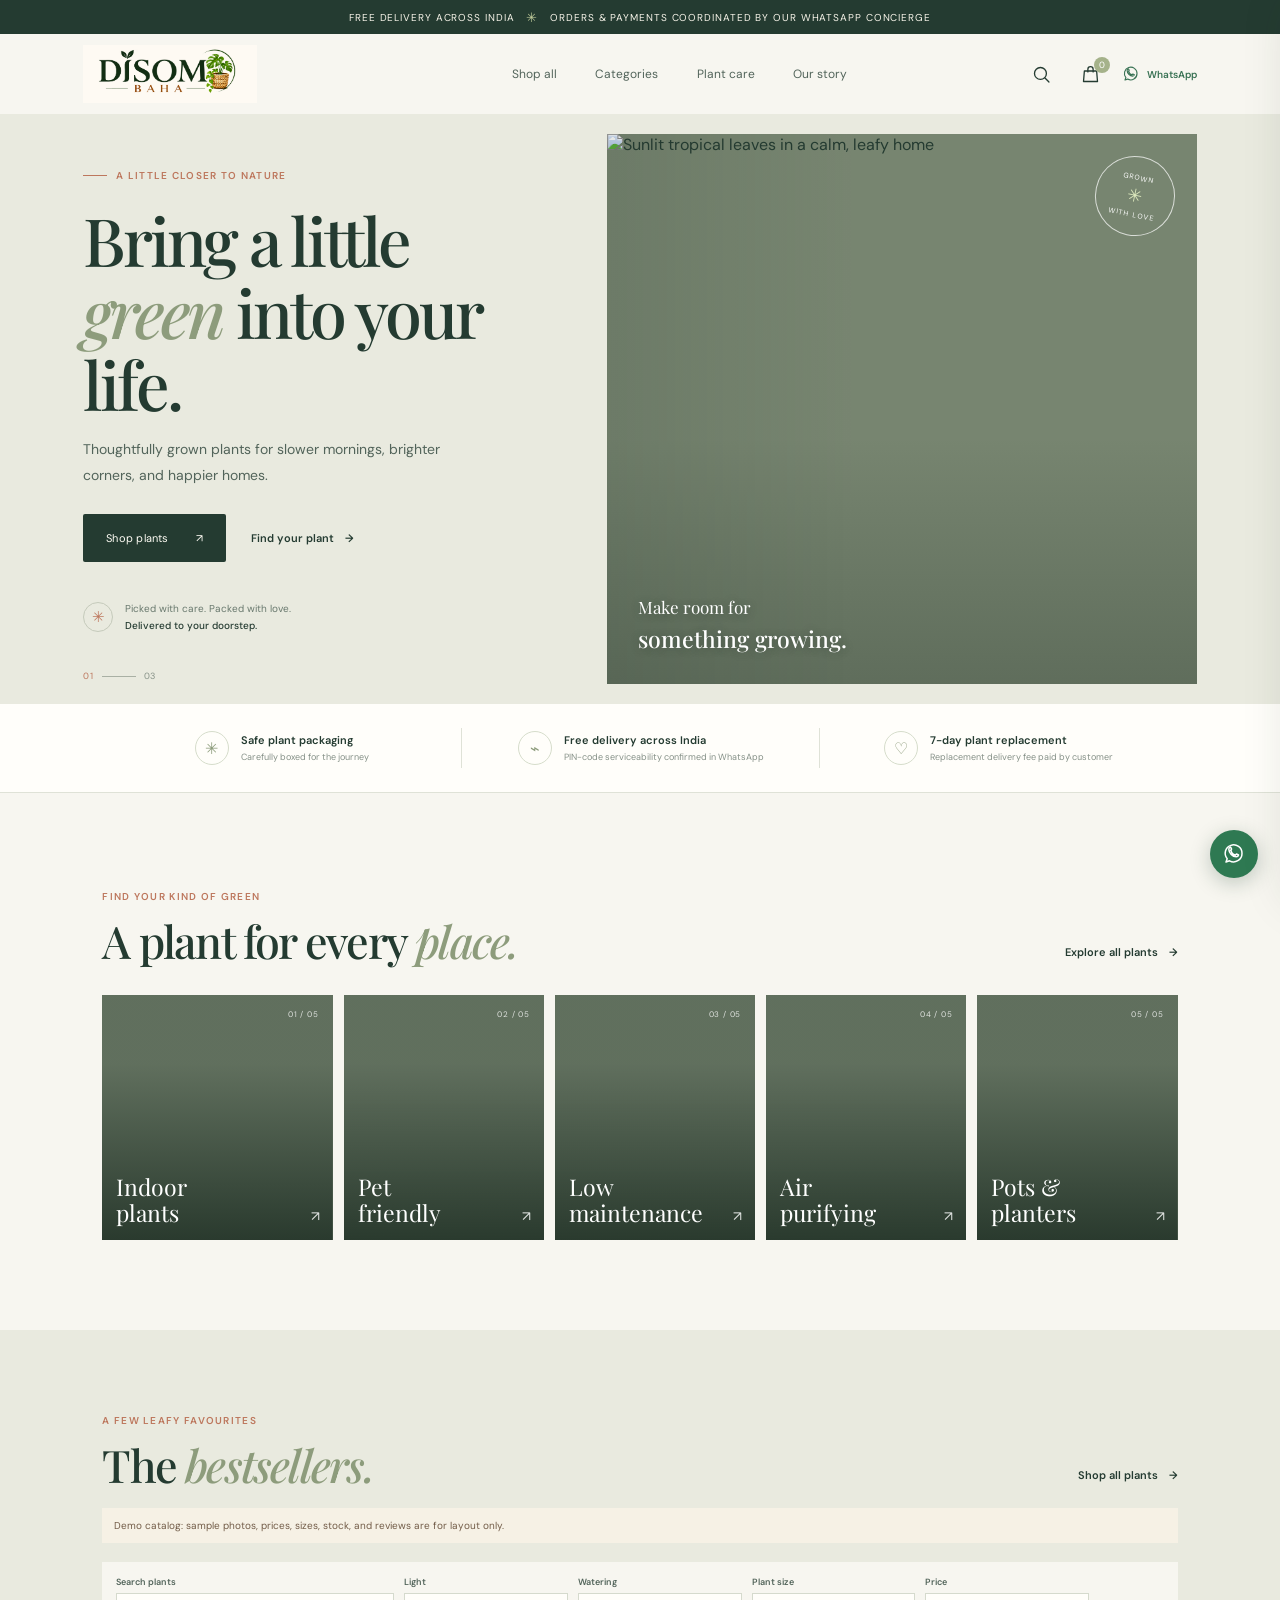
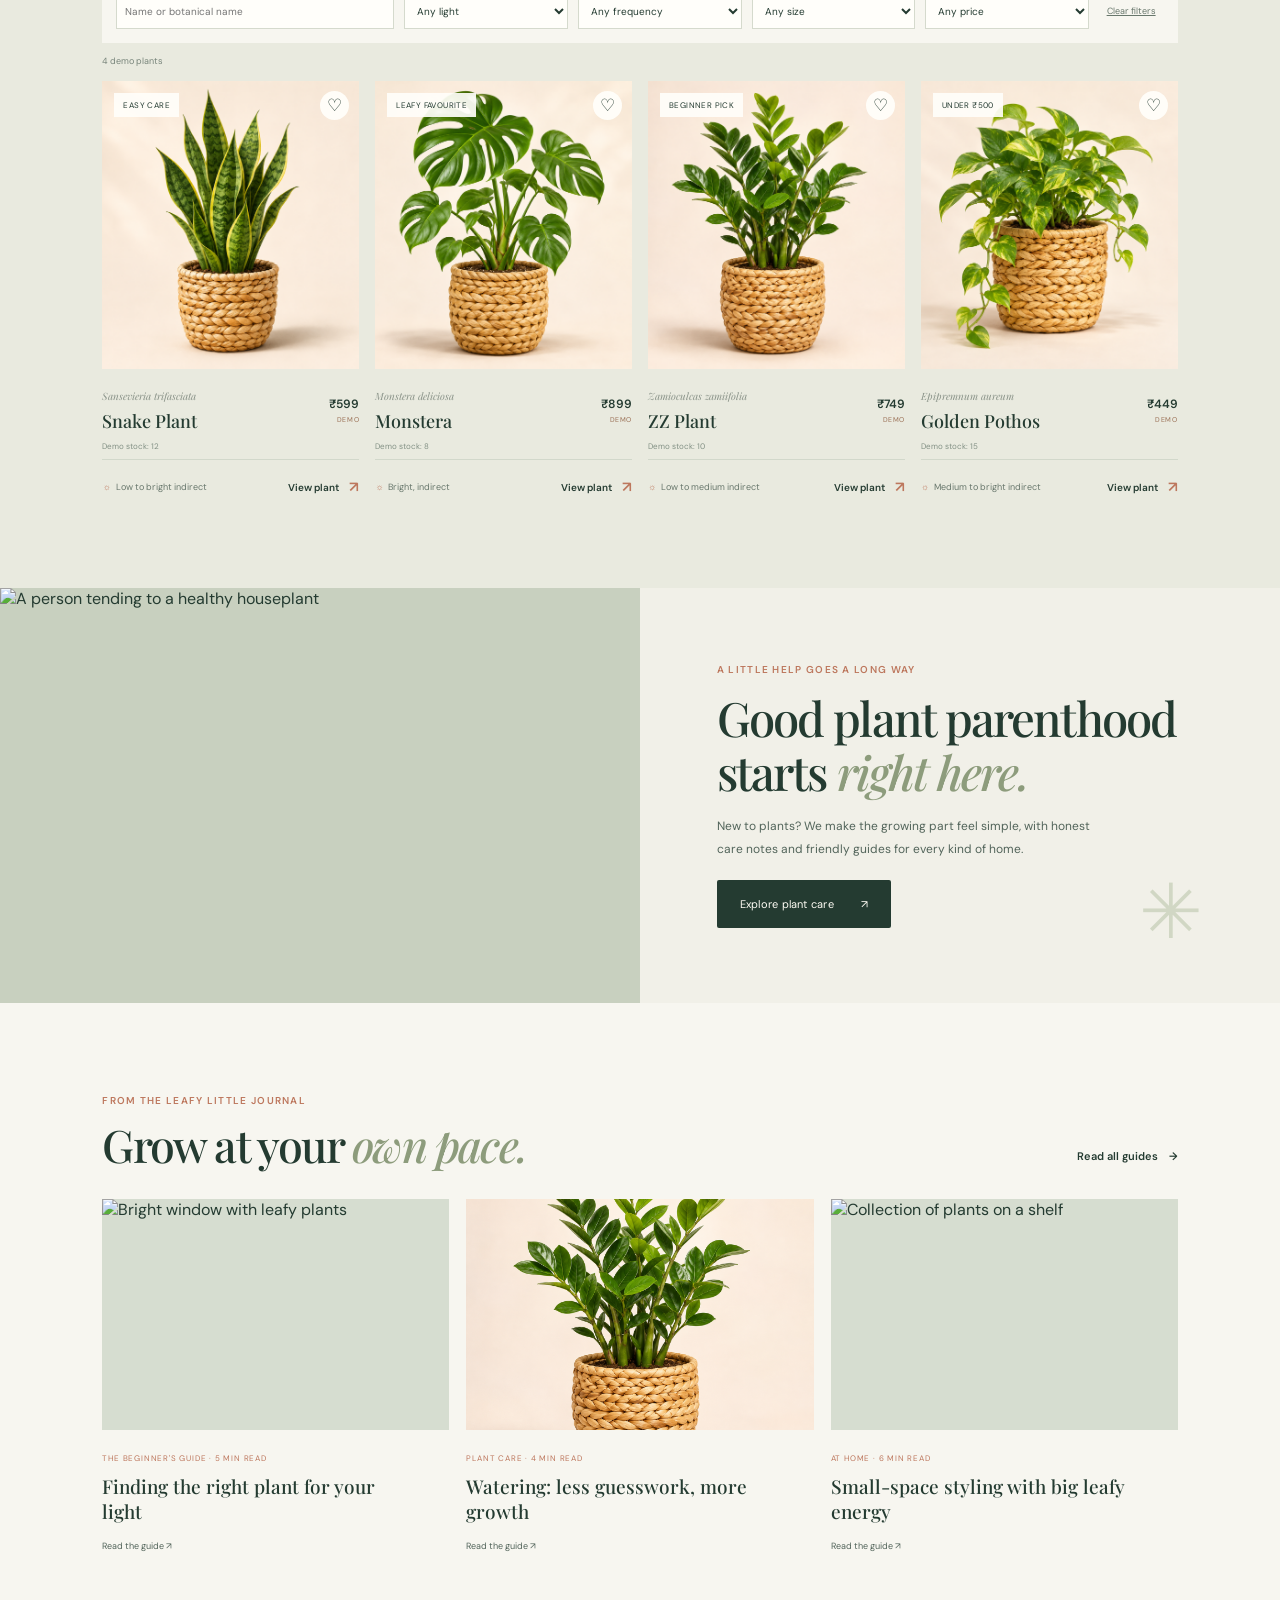
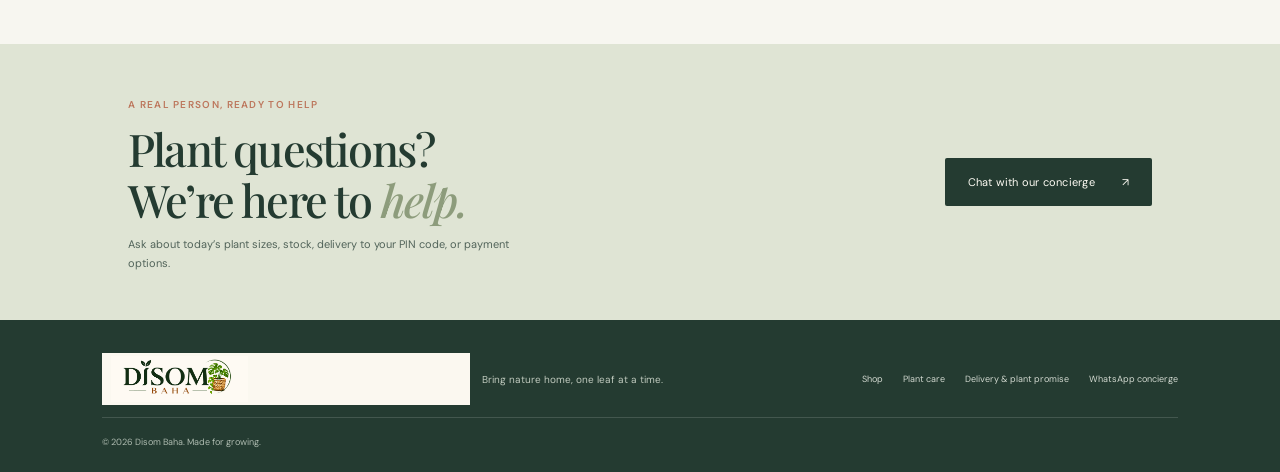
==== commit 54b4f215: "Remove public admin workspace link" ====
--- a/index.html
+++ b/index.html
@@ -140,7 +140,7 @@
   <footer class="site-footer">
     <a class="brand footer-brand" href="#home"><img class="brand-logo" src="assets/brand/disom-baha-logo.png" alt="Disom Baha"></a>
     <p>Bring nature home, one leaf at a time.</p>
-    <div class="footer-links"><a href="#shop">Shop</a><a href="#care">Plant care</a><a href="policies.html">Delivery & plant promise</a><a href="admin.html">Catalog admin demo</a><a data-whatsapp="concierge" href="#" target="_blank" rel="noopener noreferrer">WhatsApp concierge</a></div>
+    <div class="footer-links"><a href="#shop">Shop</a><a href="#care">Plant care</a><a href="policies.html">Delivery & plant promise</a><a data-whatsapp="concierge" href="#" target="_blank" rel="noopener noreferrer">WhatsApp concierge</a></div>
     <small>© 2026 Disom Baha. Made for growing.</small>
   </footer>
 
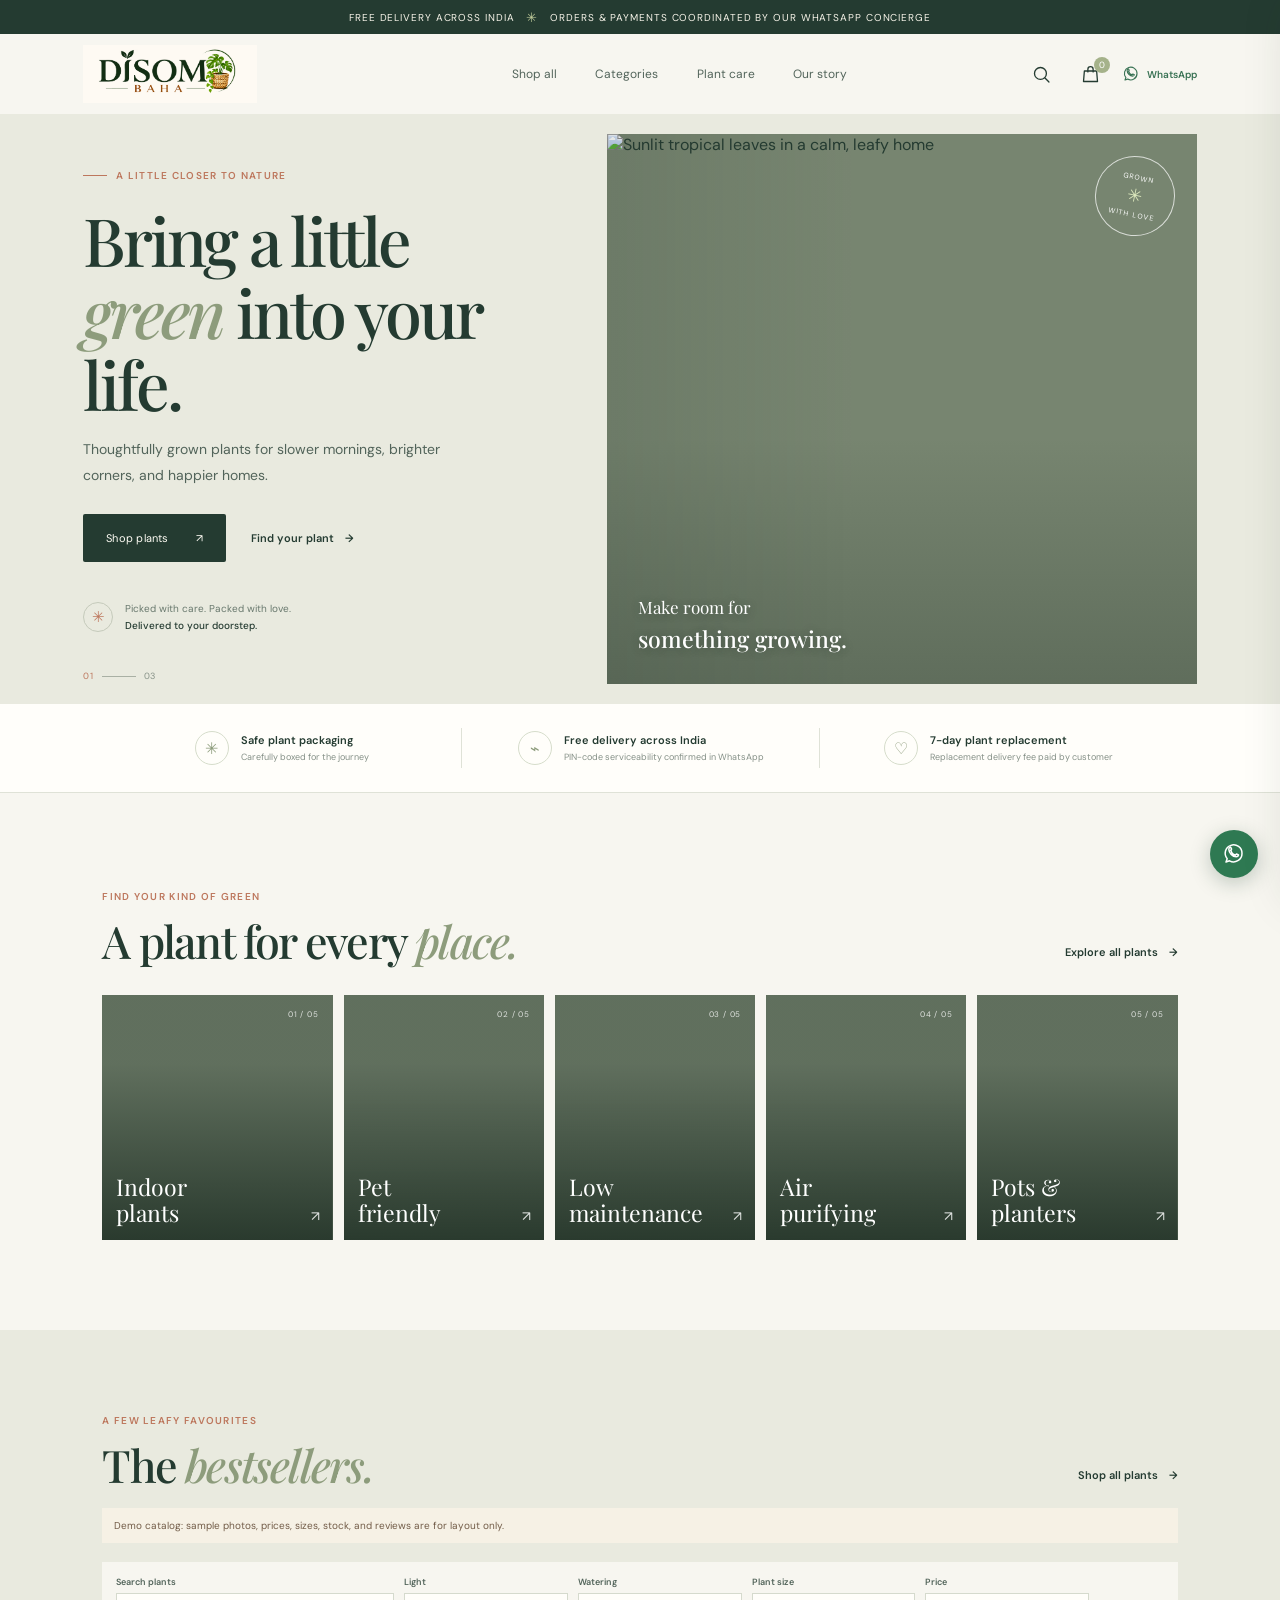
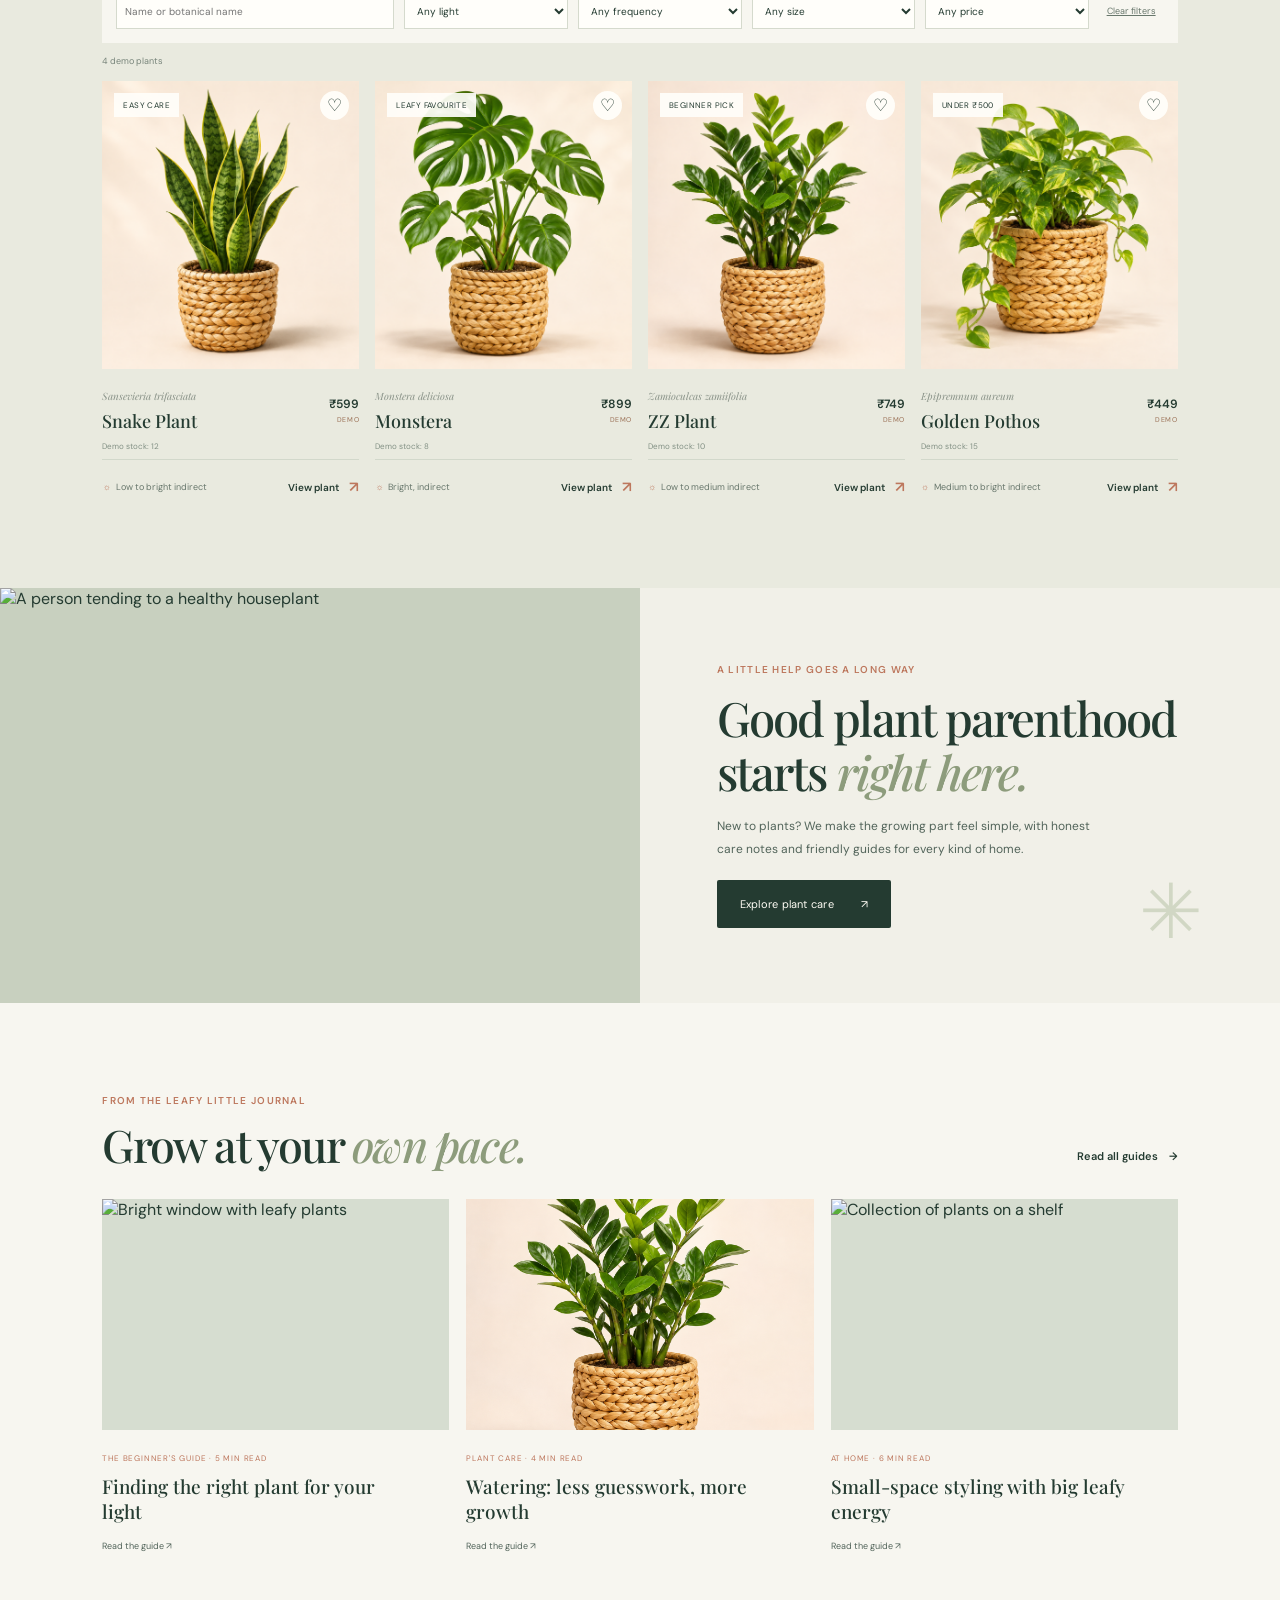
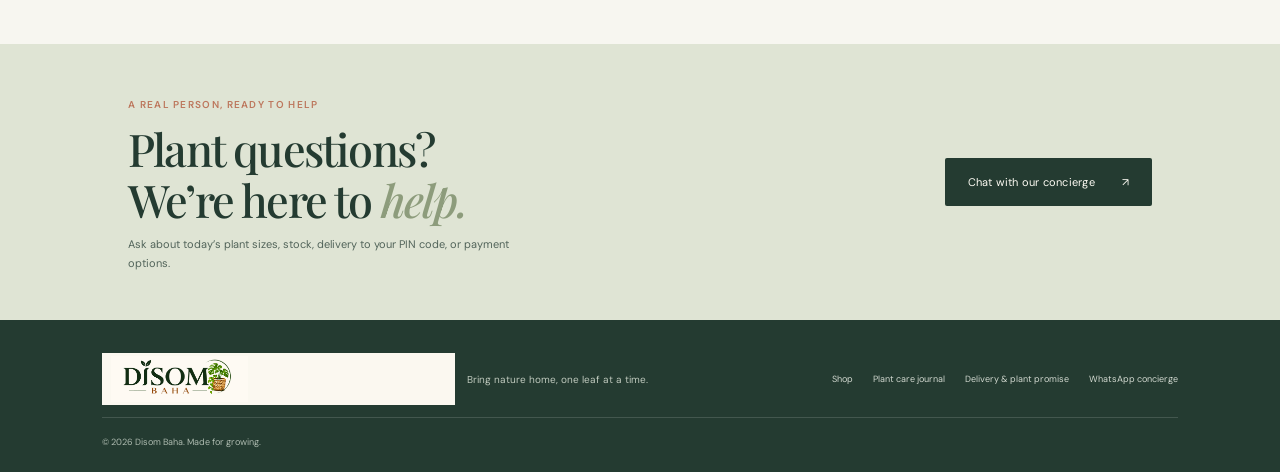
==== commit 87071594: "Add Supabase-backed admin panel Adds a protected /admin/ panel for orders, products, customers, cont" ====
--- a/index.html
+++ b/index.html
@@ -11,6 +11,7 @@
   <link href="https://fonts.googleapis.com/css2?family=DM+Sans:wght@400;500;600;700&family=Playfair+Display:wght@500;600;700&display=swap" rel="stylesheet">
   <link rel="stylesheet" href="styles.css">
   <script src="catalog.js" defer></script>
+  <script src="site-config.js" defer></script>
   <script src="script.js" defer></script>
 </head>
 <body>
@@ -135,12 +136,23 @@
       <div><span class="eyebrow">A real person, ready to help</span><h2>Plant questions?<br>We’re here to <em>help.</em></h2><p>Ask about today’s plant sizes, stock, delivery to your PIN code, or payment options.</p></div>
       <a class="button button-dark" data-whatsapp="concierge" href="#" target="_blank" rel="noopener noreferrer">Chat with our concierge <span aria-hidden="true">↗</span></a>
     </section>
+
+    <section class="contact-section section" id="contact" aria-labelledby="contact-title" hidden>
+      <div><span class="eyebrow">Prefer to write?</span><h2 id="contact-title">Send us a <em>message.</em></h2><p>Leave your phone number or email and we’ll reply as soon as we can.</p></div>
+      <form class="contact-form" id="contact-form">
+        <label>Your name<input name="name" autocomplete="name" maxlength="120" required></label>
+        <label>Phone or email<input name="contact" autocomplete="email" maxlength="120" minlength="5" required></label>
+        <label class="form-wide">Message<textarea name="message" rows="4" maxlength="2000" required></textarea></label>
+        <button class="button button-dark form-wide" type="submit">Send message <span aria-hidden="true">↗</span></button>
+        <p class="contact-status form-wide" role="status" aria-live="polite"></p>
+      </form>
+    </section>
   </main>
 
   <footer class="site-footer">
     <a class="brand footer-brand" href="#home"><img class="brand-logo" src="assets/brand/disom-baha-logo.png" alt="Disom Baha"></a>
     <p>Bring nature home, one leaf at a time.</p>
-    <div class="footer-links"><a href="#shop">Shop</a><a href="#care">Plant care</a><a href="policies.html">Delivery & plant promise</a><a data-whatsapp="concierge" href="#" target="_blank" rel="noopener noreferrer">WhatsApp concierge</a></div>
+    <div class="footer-links"><a href="#shop">Shop</a><a href="journal.html">Plant care journal</a><a href="policies.html">Delivery & plant promise</a><a data-whatsapp="concierge" href="#" target="_blank" rel="noopener noreferrer">WhatsApp concierge</a></div>
     <small>© 2026 Disom Baha. Made for growing.</small>
   </footer>
 
--- a/styles.css
+++ b/styles.css
@@ -514,3 +514,29 @@
   .product-specs > div { padding: 8px; }
   .product-specs dd { font-size: 10px; }
 }
+
+/* Contact form, journal page (content managed in the admin panel) */
+.catalog-note[hidden], .contact-section[hidden], .journal-article[hidden], #journal-list[hidden], #journal-list-wrap[hidden] { display: none; }
+.contact-section { padding-top: 60px; padding-bottom: 70px; display: grid; grid-template-columns: 1fr 1.2fr; gap: 40px; align-items: start; }
+.contact-section h2 { margin: 10px 0 0; font-family: var(--serif); font-size: clamp(30px, 3.5vw, 42px); font-weight: 500; line-height: 1.15; letter-spacing: -.04em; }
+.contact-section h2 em { color: var(--sage); }
+.contact-section p { max-width: 360px; margin: 11px 0 0; color: var(--ink-soft); font-size: 12px; line-height: 1.7; }
+.contact-form { display: grid; grid-template-columns: 1fr 1fr; gap: 12px; }
+.contact-form label { display: flex; flex-direction: column; gap: 6px; font-size: 11px; font-weight: 600; }
+.contact-form input, .contact-form textarea { width: 100%; padding: 10px; border: 1px solid #d9ded3; outline-color: var(--sage); background: var(--paper); color: var(--ink); font: inherit; font-size: 13px; font-weight: 400; }
+.contact-form .form-wide { grid-column: 1 / -1; }
+.contact-form .contact-status { min-height: 1em; margin: 0; font-size: 12px; }
+.journal-page { width: min(1100px, 88%); margin: 40px auto 80px; }
+.journal-page h1 { margin: 14px 0 30px; font-family: var(--serif); font-size: clamp(36px, 5vw, 56px); font-weight: 500; letter-spacing: -.04em; line-height: 1.1; }
+.journal-page h1 em { color: var(--sage); }
+.journal-page-grid { margin-bottom: 50px; }
+.journal-article { max-width: 720px; margin: 0 auto 50px; display: flex; flex-direction: column; gap: 14px; }
+.journal-article h1 { margin: 0; }
+.journal-article img { aspect-ratio: 16 / 9; object-fit: cover; background: #d6ddd0; }
+.journal-article-body h2 { margin: 24px 0 8px; font-family: var(--serif); font-size: 24px; font-weight: 500; }
+.journal-article-body p { margin: 0 0 14px; color: var(--ink-soft); font-size: 14px; line-height: 1.85; white-space: pre-line; }
+@media (max-width: 720px) {
+  .contact-section { grid-template-columns: 1fr; gap: 22px; padding-top: 45px; padding-bottom: 50px; }
+  .contact-form { grid-template-columns: 1fr; }
+  .journal-page { width: 90%; margin: 25px auto 55px; }
+}
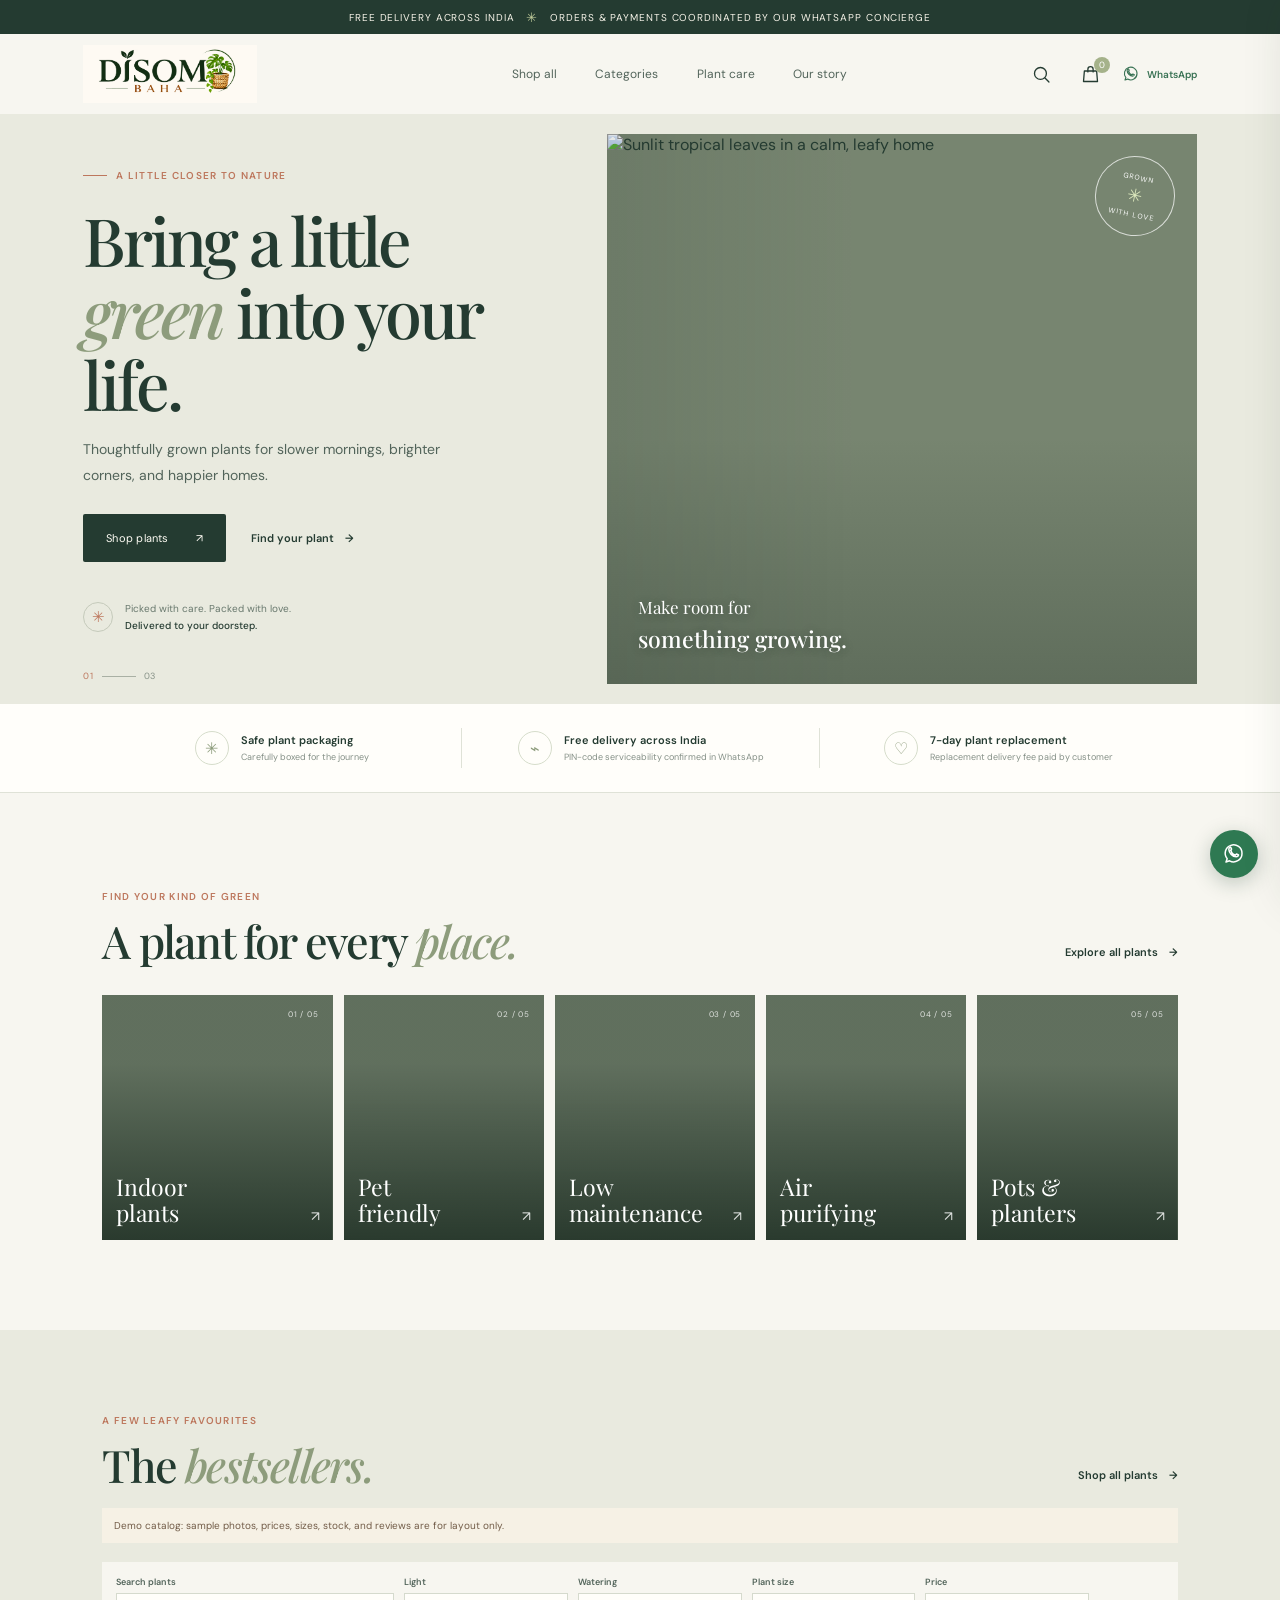
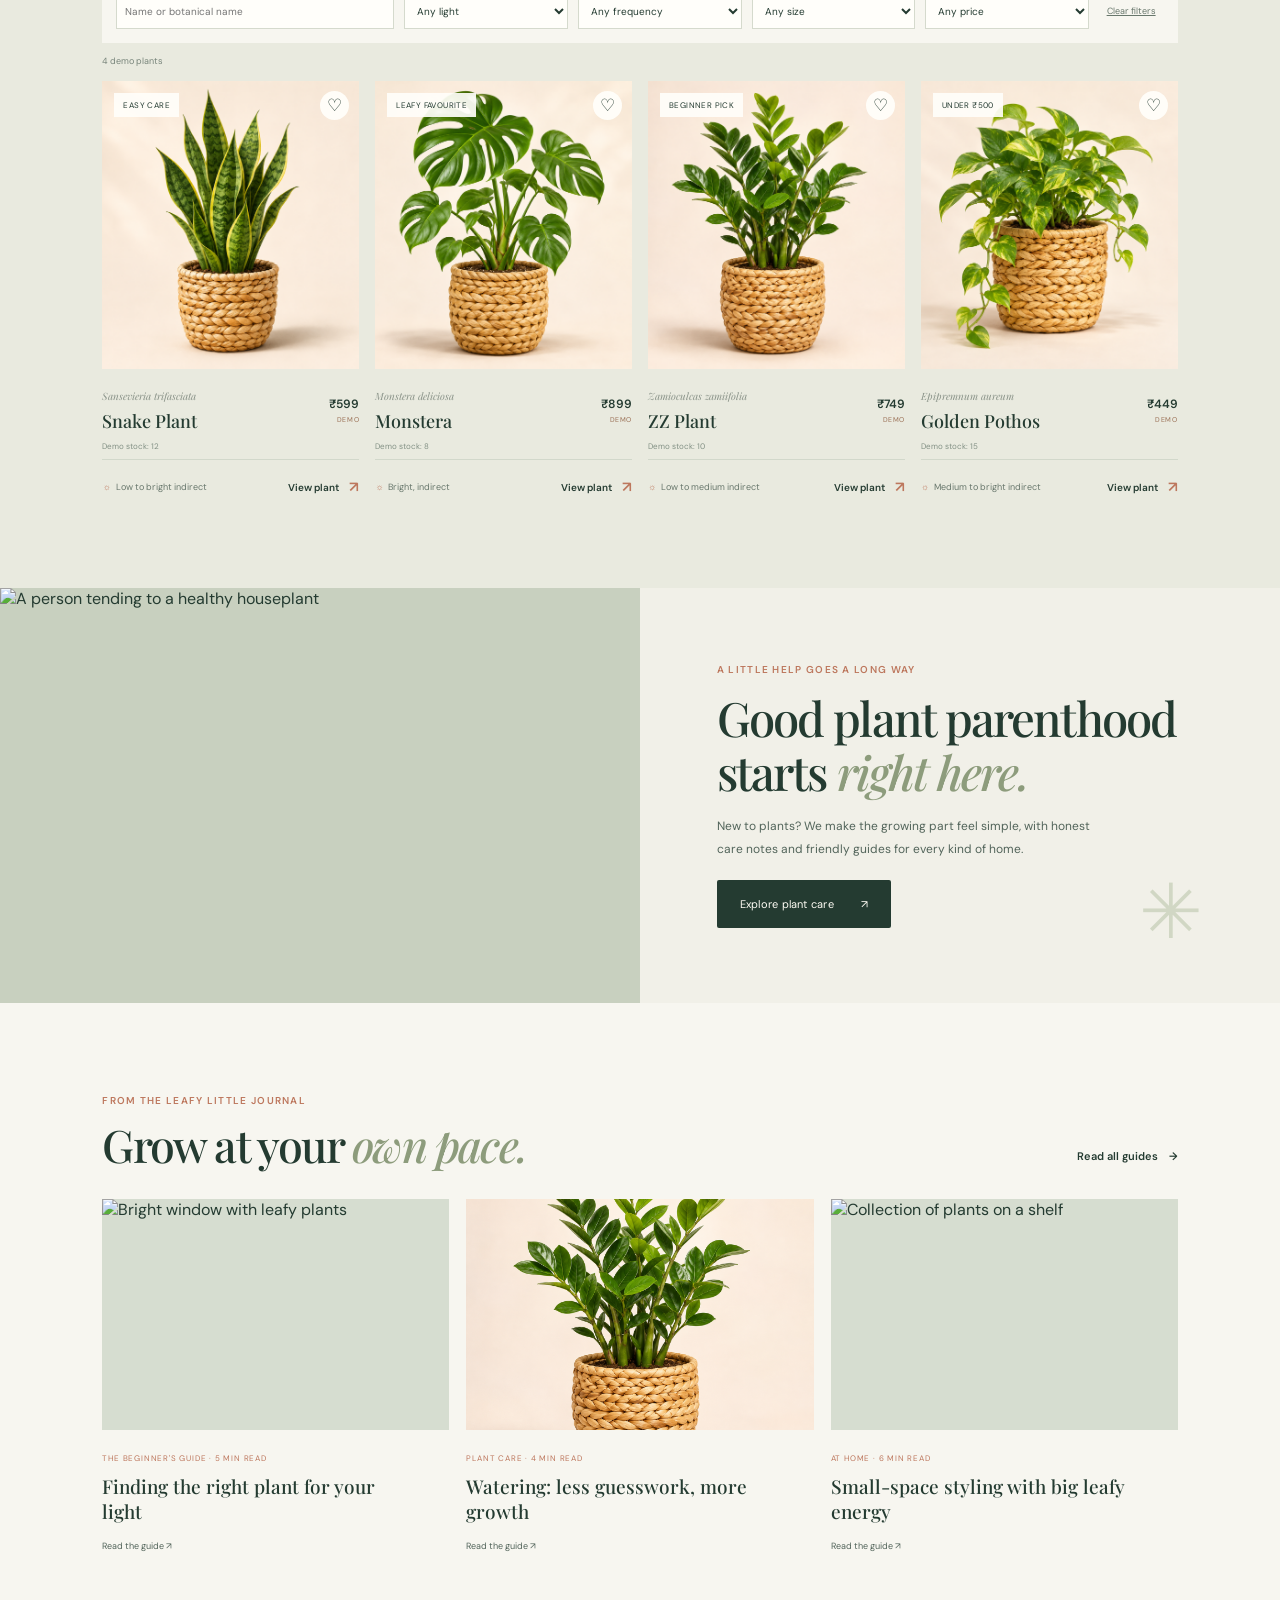
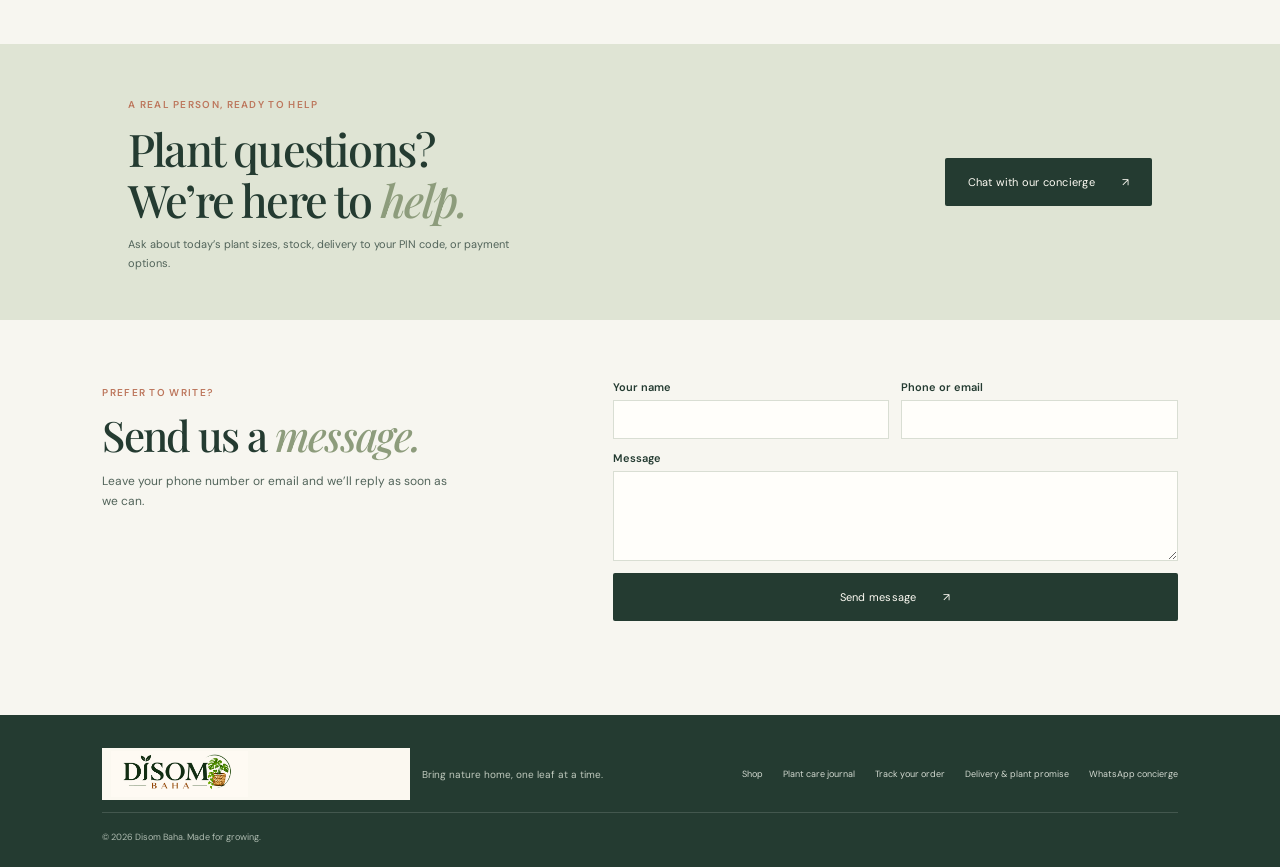
==== commit 68a26d72: "Add online payments, order emails and order tracking Customers can pay with Razorpay instead of send" ====
--- a/index.html
+++ b/index.html
@@ -152,7 +152,7 @@
   <footer class="site-footer">
     <a class="brand footer-brand" href="#home"><img class="brand-logo" src="assets/brand/disom-baha-logo.png" alt="Disom Baha"></a>
     <p>Bring nature home, one leaf at a time.</p>
-    <div class="footer-links"><a href="#shop">Shop</a><a href="journal.html">Plant care journal</a><a href="policies.html">Delivery & plant promise</a><a data-whatsapp="concierge" href="#" target="_blank" rel="noopener noreferrer">WhatsApp concierge</a></div>
+    <div class="footer-links"><a href="#shop">Shop</a><a href="journal.html">Plant care journal</a><a href="track.html">Track your order</a><a href="policies.html">Delivery & plant promise</a><a data-whatsapp="concierge" href="#" target="_blank" rel="noopener noreferrer">WhatsApp concierge</a></div>
     <small>© 2026 Disom Baha. Made for growing.</small>
   </footer>
 
@@ -168,6 +168,7 @@
       <form class="checkout-form">
         <label>Full name<input name="name" autocomplete="name" required></label>
         <label>WhatsApp / phone<input name="phone" type="tel" autocomplete="tel" inputmode="tel" required></label>
+        <label class="form-wide">Email <small>for your receipt</small><input name="email" type="email" autocomplete="email" maxlength="254"></label>
         <label class="form-wide">Delivery address<input name="address" autocomplete="street-address" required></label>
         <label>City<input name="city" autocomplete="address-level2" required></label>
         <label>State<input name="state" autocomplete="address-level1" required></label>
@@ -193,6 +194,7 @@
       <button class="button button-dark whatsapp-order-button" id="send-order-whatsapp" type="button">Proceed via WhatsApp <span aria-hidden="true">↗</span></button>
       <small class="payment-footnote">UPI (GPay / PhonePe / Paytm) · Bank transfer · QR</small>
     </section>
+    <section class="order-success-stage" hidden aria-labelledby="order-success-title"><span class="eyebrow">Order placed</span><h3 id="order-success-title">Thank you! Your order is confirmed.</h3><div class="order-reference">Order number <strong id="order-success-reference"></strong></div><p class="delivery-note" id="order-success-text"></p><a class="button button-dark" id="order-success-track" href="track.html">Track your order <span aria-hidden="true">→</span></a><button class="back-to-shop" type="button">Continue shopping</button></section>
   </aside>
   <a class="whatsapp-fab" data-whatsapp="concierge" href="#" target="_blank" rel="noopener noreferrer" aria-label="Chat with Disom Baha on WhatsApp">
     <svg viewBox="0 0 24 24" aria-hidden="true"><path d="M20 11.5a8.4 8.4 0 0 1-12.5 7.3L4 20l1.2-3.3A8.4 8.4 0 1 1 20 11.5Z"/><path d="M9 8.5c.4 2.3 2.2 4.1 4.5 4.5l1-1 2 1c-.2 1.1-1.1 1.8-2.2 1.8-3.8-.1-7.4-3.7-7.5-7.5 0-1.1.7-2 1.8-2.2l1 2-1 1.4Z"/></svg>
--- a/styles.css
+++ b/styles.css
@@ -540,3 +540,31 @@
   .contact-form { grid-template-columns: 1fr; }
   .journal-page { width: 90%; margin: 25px auto 55px; }
 }
+
+/* Online checkout success and order tracking */
+.order-success-stage { display: flex; flex-direction: column; gap: 14px; padding: 4px 0 20px; }
+.order-success-stage h3 { margin: 4px 0 0; font-family: var(--serif); font-size: 26px; font-weight: 500; }
+.order-success-stage .button { align-self: flex-start; }
+.back-to-shop { align-self: flex-start; border: 0; background: none; padding: 4px 0; color: var(--ink-soft); font-size: 12px; text-decoration: underline; cursor: pointer; }
+.order-success-stage[hidden], .payment-options[hidden] { display: none; }
+.track-page { width: min(760px, 88%); margin: 40px auto 80px; }
+.track-page h1 { margin: 14px 0 12px; font-family: var(--serif); font-size: clamp(36px, 5vw, 56px); font-weight: 500; letter-spacing: -.04em; line-height: 1.1; }
+.track-page h1 em { color: var(--sage); }
+.track-form { display: grid; grid-template-columns: 1.2fr 1fr auto; gap: 12px; align-items: end; margin: 22px 0 26px; }
+.track-form label { display: flex; flex-direction: column; gap: 6px; font-size: 11px; font-weight: 600; }
+.track-form input { width: 100%; height: 46px; padding: 0 12px; border: 1px solid #d9ded3; outline-color: var(--sage); background: var(--paper); color: var(--ink); font: inherit; font-size: 14px; font-weight: 400; }
+.track-card { padding: 22px; background: var(--paper); border: 1px solid var(--line); margin-bottom: 30px; }
+.track-head { display: flex; justify-content: space-between; gap: 10px; flex-wrap: wrap; font-size: 12px; color: var(--ink-soft); margin-bottom: 18px; }
+.track-steps { list-style: none; display: grid; grid-template-columns: repeat(4, 1fr); gap: 6px; padding: 0; margin: 0 0 18px; counter-reset: step; }
+.track-steps li { position: relative; padding-top: 26px; color: var(--ink-soft); font-size: 12px; counter-increment: step; }
+.track-steps li::before { content: counter(step); position: absolute; top: 0; left: 0; width: 20px; height: 20px; border-radius: 50%; border: 1px solid var(--line); display: grid; place-items: center; font-size: 10px; background: var(--cream); }
+.track-steps li.is-done { color: var(--ink); font-weight: 600; }
+.track-steps li.is-done::before { content: "✓"; background: var(--ink); color: #fffdf5; border-color: var(--ink); }
+.track-courier, .track-stopped { margin: 0 0 16px; font-size: 13px; }
+.track-error { padding: 16px; background: #f6e7df; color: #7a3a22; font-size: 13px; }
+.muted-note { color: var(--ink-soft); font-size: 13px; }
+@media (max-width: 720px) {
+  .track-page { width: 90%; margin: 25px auto 55px; }
+  .track-form { grid-template-columns: 1fr; }
+  .track-steps { grid-template-columns: 1fr 1fr; row-gap: 14px; }
+}
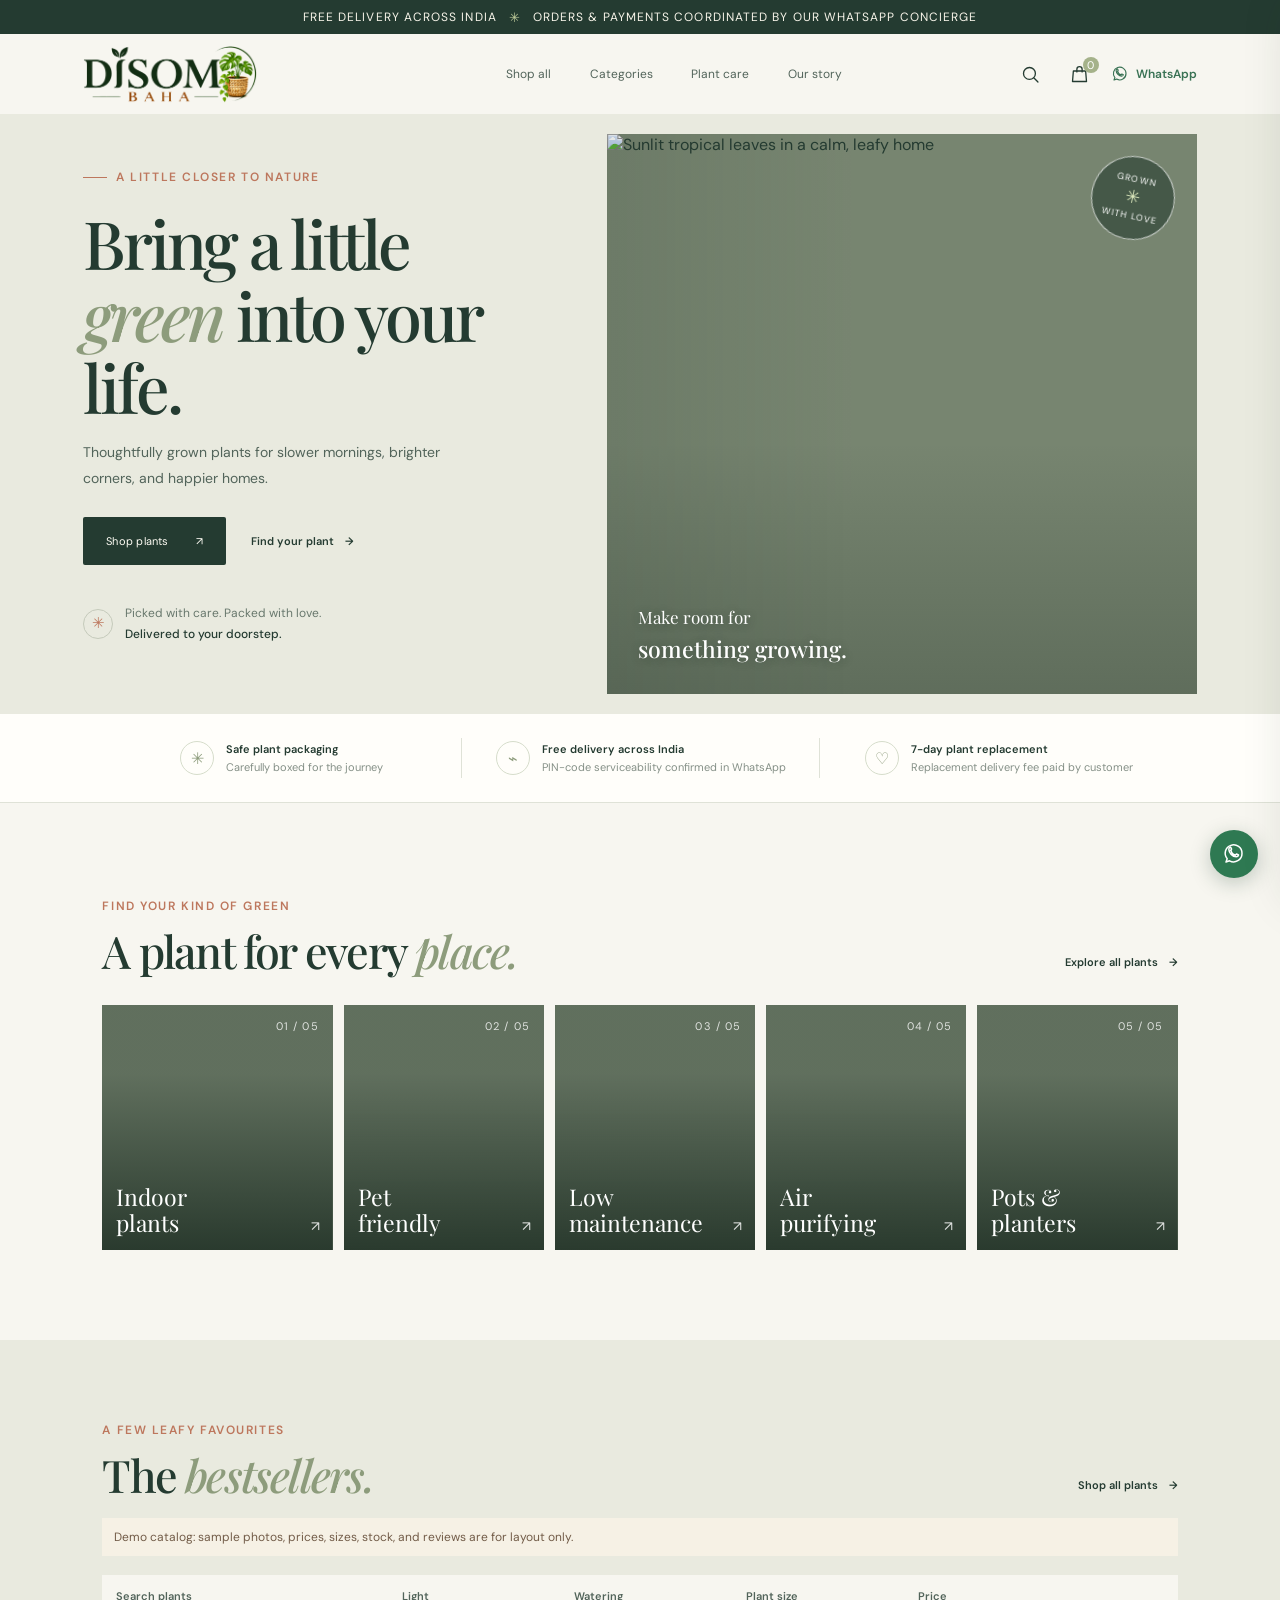
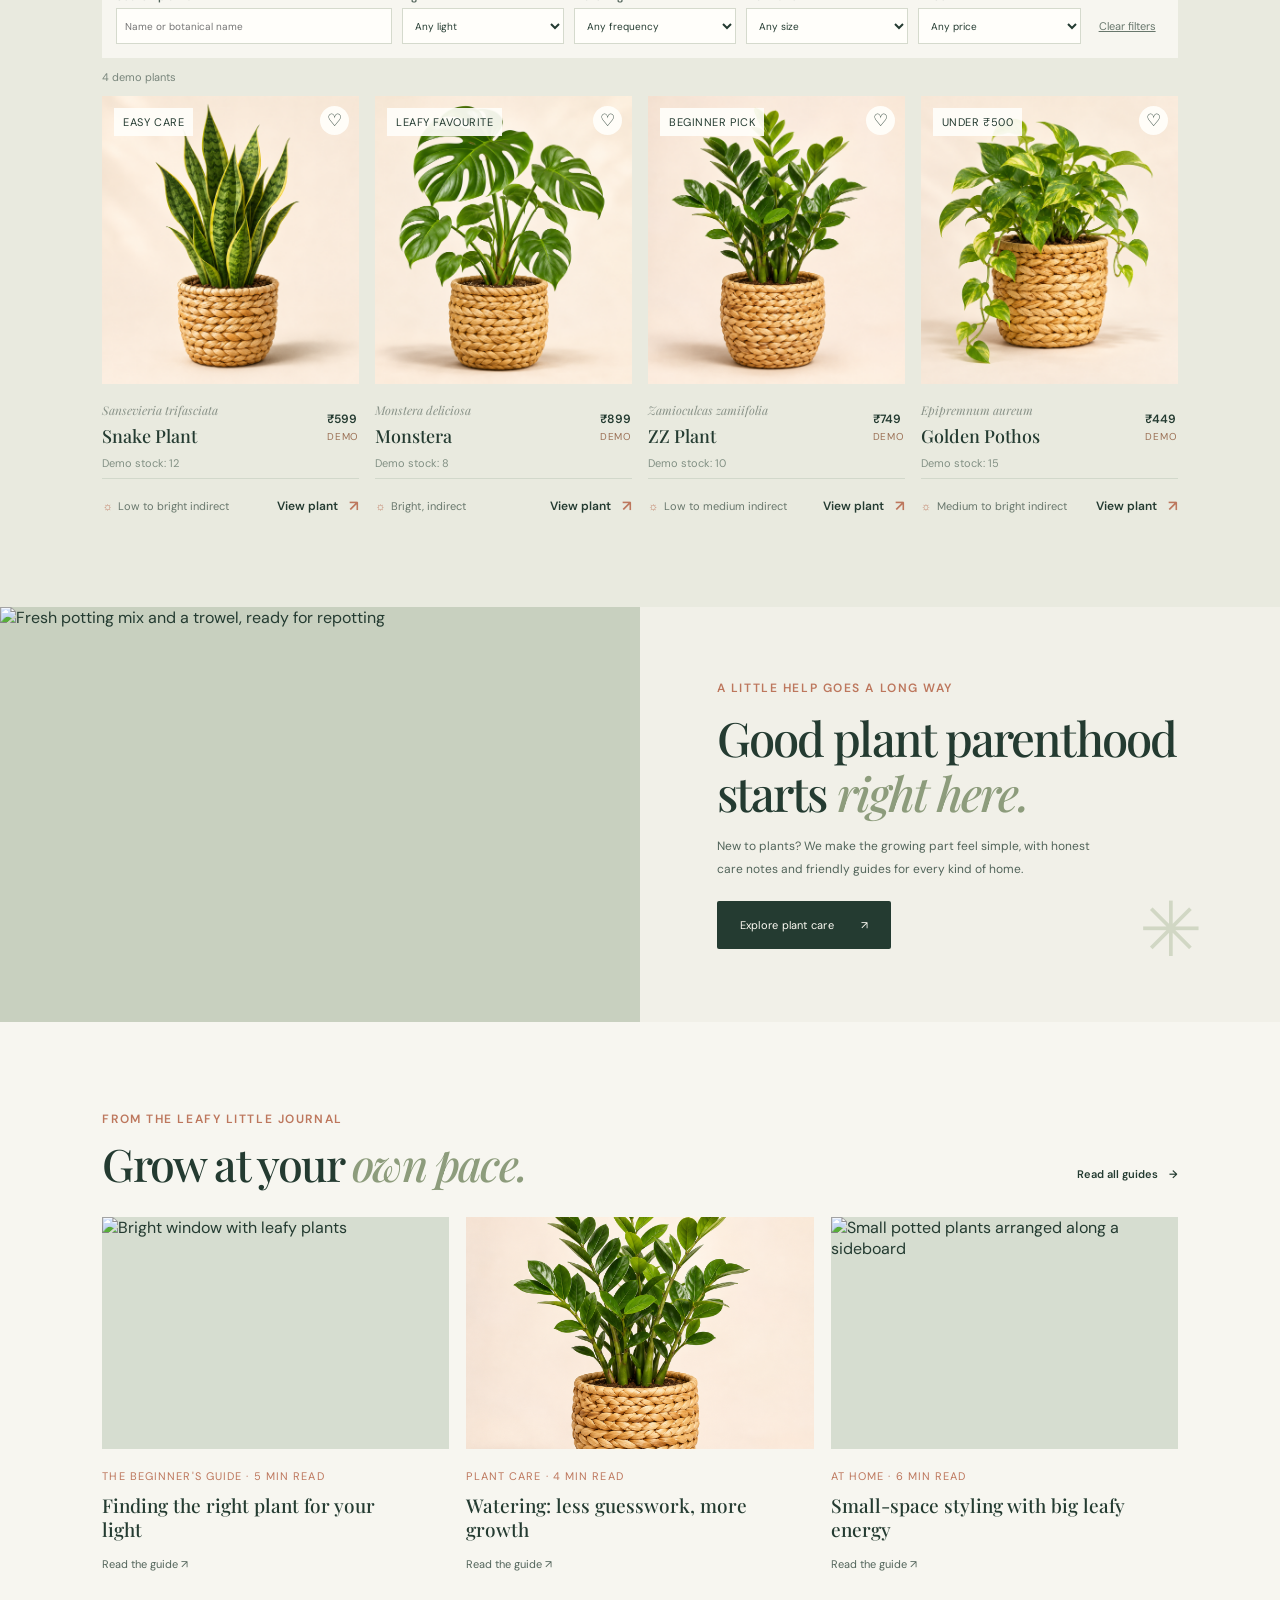
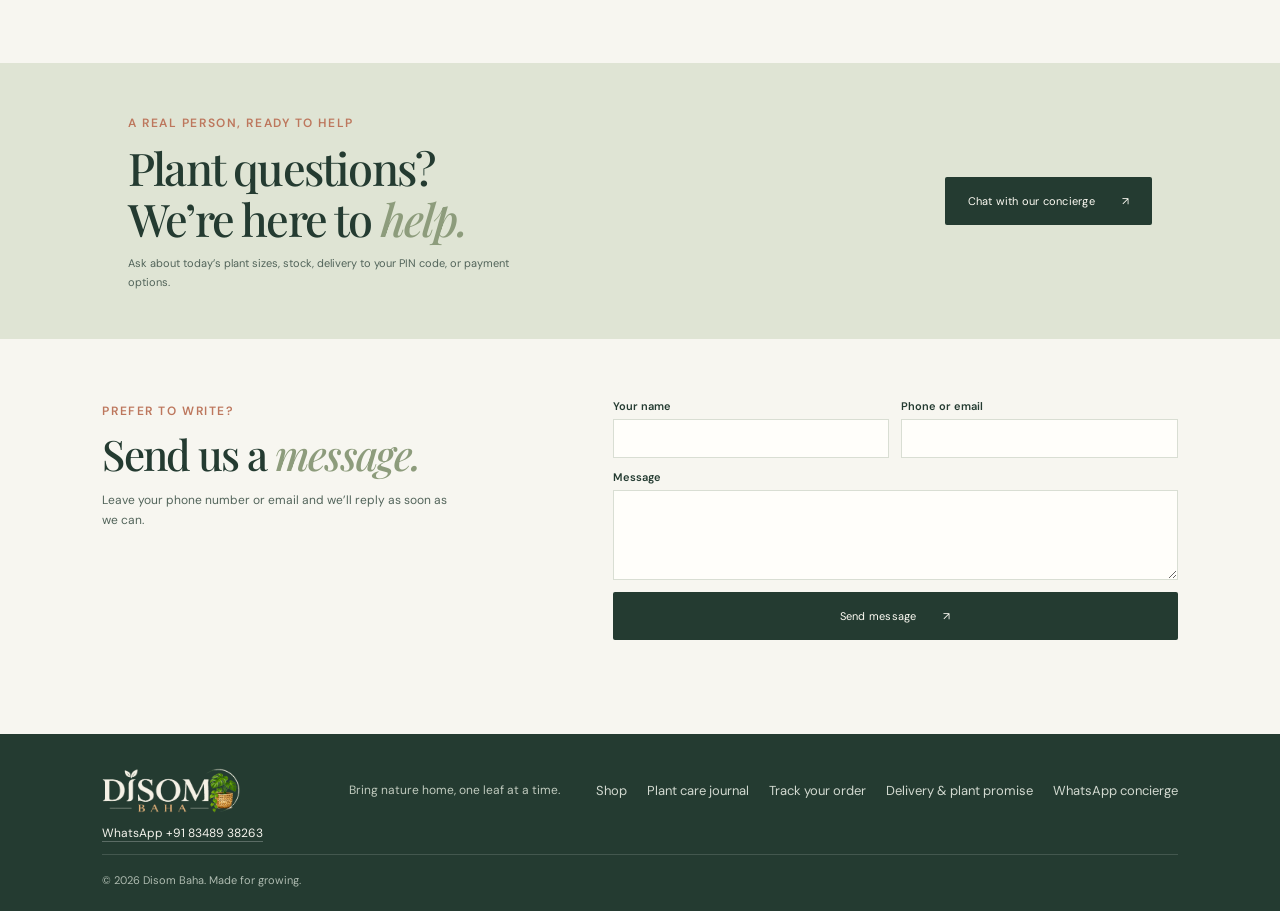
==== commit c0625f01: "Polish the storefront design - Replace mismatched photos: the plant-care section showed a workshop  " ====
--- a/index.html
+++ b/index.html
@@ -13,6 +13,7 @@
   <script src="catalog.js" defer></script>
   <script src="site-config.js" defer></script>
   <script src="script.js" defer></script>
+  <script src="chat.js" defer></script>
 </head>
 <body>
   <div class="announcement">
@@ -64,7 +65,6 @@
         <div class="hero-image-caption"><span>Make room for</span><strong>something growing.</strong></div>
         <div class="hero-stamp" aria-label="Grown with love"><span>GROWN</span><span class="stamp-leaf">✳</span><span>WITH LOVE</span></div>
       </div>
-      <div class="hero-index"><span>01</span><i></i><span>03</span></div>
     </section>
 
     <section class="promise-row" aria-label="Why shop with Disom Baha">
@@ -82,16 +82,16 @@
         <a class="category-card category-tall" href="#shop" data-category-filter="indoor" style="--category-image:url('https://images.unsplash.com/photo-1497250681960-ef046c08a56e?auto=format&fit=crop&w=1000&q=85')">
           <span class="category-number">01 / 05</span><span class="category-title">Indoor<br>plants</span><span class="category-arrow">↗</span>
         </a>
-        <a class="category-card" href="#shop" data-category-filter="pet-friendly" style="--category-image:url('https://images.unsplash.com/photo-1509423350716-97f2360af8e4?auto=format&fit=crop&w=900&q=85')">
+        <a class="category-card" href="#shop" data-category-filter="pet-friendly" style="--category-image:url('https://images.unsplash.com/photo-1491147334573-44cbb4602074?auto=format&fit=crop&w=900&q=85')">
           <span class="category-number">02 / 05</span><span class="category-title">Pet<br>friendly</span><span class="category-arrow">↗</span>
         </a>
         <a class="category-card" href="#shop" data-category-filter="low-maintenance" style="--category-image:url('https://images.unsplash.com/photo-1485955900006-10f4d324d411?auto=format&fit=crop&w=900&q=85')">
           <span class="category-number">03 / 05</span><span class="category-title">Low<br>maintenance</span><span class="category-arrow">↗</span>
         </a>
-        <a class="category-card" href="#shop" data-category-filter="air-purifying" style="--category-image:url('https://images.unsplash.com/photo-1494438639946-1ebd1d20bf85?auto=format&fit=crop&w=900&q=85')">
+        <a class="category-card" href="#shop" data-category-filter="air-purifying" style="--category-image:url('https://images.unsplash.com/photo-1620127252536-03bdfcf6d5c3?auto=format&fit=crop&w=900&q=85')">
           <span class="category-number">04 / 05</span><span class="category-title">Air<br>purifying</span><span class="category-arrow">↗</span>
         </a>
-        <a class="category-card" href="#shop" data-category-filter="pots-planters" style="--category-image:url('https://images.unsplash.com/photo-1578500494198-246f612d3b3d?auto=format&fit=crop&w=900&q=85')">
+        <a class="category-card" href="#shop" data-category-filter="pots-planters" style="--category-image:url('https://images.unsplash.com/photo-1530968464165-7a1861cbaf9f?auto=format&fit=crop&w=900&q=85')">
           <span class="category-number">05 / 05</span><span class="category-title">Pots &<br>planters</span><span class="category-arrow">↗</span>
         </a>
       </div>
@@ -118,8 +118,13 @@
       </div>
     </section>
 
+    <section class="section home-reviews" id="reviews" aria-labelledby="reviews-title" hidden>
+      <div class="section-heading"><div><span class="eyebrow">From our plant people</span><h2 id="reviews-title">Happy homes, <em>happy plants.</em></h2></div><span class="home-reviews-summary" id="home-reviews-summary"></span></div>
+      <div class="home-reviews-grid" id="home-reviews-grid"></div>
+    </section>
+
     <section class="care-feature" id="care" aria-labelledby="care-title">
-      <div class="care-photo"><img src="https://images.unsplash.com/photo-1558618666-fcd25c85cd64?auto=format&fit=crop&w=1300&q=85" alt="A person tending to a healthy houseplant" loading="lazy"></div>
+      <div class="care-photo"><img src="https://images.unsplash.com/photo-1416879595882-3373a0480b5b?auto=format&fit=crop&w=1300&q=85" alt="Fresh potting mix and a trowel, ready for repotting" loading="lazy"></div>
       <div class="care-copy"><span class="eyebrow">A little help goes a long way</span><h2 id="care-title">Good plant parenthood<br>starts <em>right here.</em></h2><p>New to plants? We make the growing part feel simple, with honest care notes and friendly guides for every kind of home.</p><a class="button button-dark" href="#journal">Explore plant care <span aria-hidden="true">↗</span></a><span class="care-doodle" aria-hidden="true">✳</span></div>
     </section>
 
@@ -128,7 +133,7 @@
       <div class="journal-grid">
         <a href="#care" class="journal-card"><img src="https://images.unsplash.com/photo-1466692476868-aef1dfb1e735?auto=format&fit=crop&w=950&q=85" alt="Bright window with leafy plants" loading="lazy"><span class="journal-meta">THE BEGINNER'S GUIDE · 5 MIN READ</span><h3>Finding the right plant for your light</h3><span class="journal-arrow">Read the guide ↗</span></a>
         <a href="#care" class="journal-card"><img src="assets/products/zz-plant-demo.png" alt="Illustrative demo photo of a ZZ plant in a woven planter" loading="lazy"><span class="journal-meta">PLANT CARE · 4 MIN READ</span><h3>Watering: less guesswork, more growth</h3><span class="journal-arrow">Read the guide ↗</span></a>
-        <a href="#care" class="journal-card"><img src="https://images.unsplash.com/photo-1518531933037-91b2f5f229cc?auto=format&fit=crop&w=950&q=85" alt="Collection of plants on a shelf" loading="lazy"><span class="journal-meta">AT HOME · 6 MIN READ</span><h3>Small-space styling with big leafy energy</h3><span class="journal-arrow">Read the guide ↗</span></a>
+        <a href="#care" class="journal-card"><img src="https://images.unsplash.com/photo-1604762524889-3e2fcc145683?auto=format&fit=crop&w=950&q=85" alt="Small potted plants arranged along a sideboard" loading="lazy"><span class="journal-meta">AT HOME · 6 MIN READ</span><h3>Small-space styling with big leafy energy</h3><span class="journal-arrow">Read the guide ↗</span></a>
       </div>
     </section>
 
@@ -150,9 +155,9 @@
   </main>
 
   <footer class="site-footer">
-    <a class="brand footer-brand" href="#home"><img class="brand-logo" src="assets/brand/disom-baha-logo.png" alt="Disom Baha"></a>
+    <a class="brand footer-brand" href="#home"><img class="brand-logo" src="assets/brand/disom-baha-logo-light.png" alt="Disom Baha"></a>
     <p>Bring nature home, one leaf at a time.</p>
-    <div class="footer-links"><a href="#shop">Shop</a><a href="journal.html">Plant care journal</a><a href="track.html">Track your order</a><a href="policies.html">Delivery & plant promise</a><a data-whatsapp="concierge" href="#" target="_blank" rel="noopener noreferrer">WhatsApp concierge</a></div>
+    <p class="footer-contact" data-footer-contact><a data-whatsapp="concierge" href="#" target="_blank" rel="noopener noreferrer">WhatsApp +91 83489 38263</a></p><div class="footer-links"><a href="#shop">Shop</a><a href="journal.html">Plant care journal</a><a href="track.html">Track your order</a><a href="policies.html">Delivery & plant promise</a><a data-whatsapp="concierge" href="#" target="_blank" rel="noopener noreferrer">WhatsApp concierge</a></div>
     <small>© 2026 Disom Baha. Made for growing.</small>
   </footer>
 
--- a/styles.css
+++ b/styles.css
@@ -21,14 +21,14 @@
 img { display: block; width: 100%; }
 .sr-only { position: absolute; width: 1px; height: 1px; padding: 0; margin: -1px; overflow: hidden; clip: rect(0, 0, 0, 0); white-space: nowrap; border: 0; }
 
-.announcement { min-height: 34px; display: flex; align-items: center; justify-content: center; gap: 12px; background: var(--ink); color: #f7f4e9; font-size: 10px; letter-spacing: .09em; text-transform: uppercase; }
+.announcement { min-height: 34px; display: flex; align-items: center; justify-content: center; gap: 12px; background: var(--ink); color: #f7f4e9; font-size: 12px; letter-spacing: .09em; text-transform: uppercase; }
 .announcement-dot { color: #c0cc9b; font-size: 13px; }
 .site-header { height: 80px; padding: 0 6.5%; display: flex; align-items: center; justify-content: space-between; background: var(--cream); position: sticky; top: 0; z-index: 19; }
 .brand { display: inline-flex; align-items: center; gap: 8px; color: var(--ink); font-family: var(--serif); font-size: 26px; letter-spacing: -.045em; }
 .brand-mark { width: 31px; height: 31px; fill: none; stroke: currentColor; stroke-width: 1.35; stroke-linecap: round; stroke-linejoin: round; }
 .brand-mark { display: none; }
 .brand-logo { display: block; width: 174px; height: 58px; object-fit: contain; }
-.footer-brand { padding: 3px 8px; background: #fbf8f0; line-height: 0; }
+.footer-brand { line-height: 0; }
 .footer-brand .brand-logo { width: 138px; height: 46px; }
 .primary-nav { display: flex; align-items: center; gap: clamp(22px, 3vw, 48px); padding-left: 7%; }
 .primary-nav a, .footer-links a { font-size: 12px; color: var(--ink-soft); transition: color .2s; }
@@ -37,12 +37,12 @@
 .icon-button { border: 0; background: transparent; color: var(--ink); padding: 7px; display: inline-grid; place-items: center; cursor: pointer; }
 .icon-button svg { width: 21px; height: 21px; fill: none; stroke: currentColor; stroke-width: 1.5; stroke-linecap: round; stroke-linejoin: round; }
 .cart-trigger { position: relative; }
-.cart-count { position: absolute; top: 0; right: -2px; min-width: 16px; height: 16px; padding: 0 4px; border-radius: 50%; background: #a5b28a; color: white; display: grid; place-items: center; font-size: 9px; }
+.cart-count { position: absolute; top: 0; right: -2px; min-width: 16px; height: 16px; padding: 0 4px; border-radius: 50%; background: #a5b28a; color: white; display: grid; place-items: center; font-size: 11px; }
 .mobile-menu-toggle { display: none; }
 
 .hero { min-height: 555px; display: grid; grid-template-columns: 47% 53%; padding: 0 6.5%; position: relative; background: #e9eadf; overflow: hidden; }
 .hero-copy { display: flex; flex-direction: column; align-items: flex-start; justify-content: center; padding: 55px 8% 70px 0; position: relative; z-index: 1; }
-.eyebrow { display: inline-flex; align-items: center; gap: 9px; color: var(--terracotta); font-size: 10px; font-weight: 600; letter-spacing: .13em; text-transform: uppercase; }
+.eyebrow { display: inline-flex; align-items: center; gap: 9px; color: var(--terracotta); font-size: 12px; font-weight: 600; letter-spacing: .13em; text-transform: uppercase; }
 .eyebrow-line { width: 24px; height: 1px; background: currentColor; }
 h1, h2, h3, p { margin-top: 0; }
 .hero h1 { margin: 22px 0 17px; font-family: var(--serif); font-weight: 500; font-size: clamp(43px, 5.2vw, 72px); line-height: 1.08; letter-spacing: -.045em; }
@@ -56,7 +56,7 @@
 .text-link { display: inline-flex; align-items: center; gap: 11px; font-size: 11px; font-weight: 600; }
 .text-link span { transition: transform .2s; }
 .text-link:hover span { transform: translateX(4px); }
-.hero-note { margin-top: 38px; display: flex; align-items: center; gap: 12px; color: #68786d; font-size: 10px; line-height: 1.7; }
+.hero-note { margin-top: 38px; display: flex; align-items: center; gap: 12px; color: #68786d; font-size: 12px; line-height: 1.7; }
 .hero-note strong { color: var(--ink); font-weight: 500; }
 .note-icon { width: 30px; height: 30px; border: 1px solid #c5cabb; border-radius: 50%; display: grid; place-items: center; color: var(--terracotta); font-size: 15px; }
 .hero-visual { min-height: 520px; margin: 20px 0 20px 0; position: relative; overflow: hidden; background: #778570; }
@@ -64,9 +64,9 @@
 .hero-visual > img { height: 100%; position: absolute; inset: 0; object-fit: cover; object-position: center 54%; }
 .hero-image-caption { position: absolute; z-index: 1; left: 31px; bottom: 30px; display: grid; gap: 5px; color: white; font-family: var(--serif); font-size: 17px; text-shadow: 0 1px 8px #29392e6e; }
 .hero-image-caption strong { font-size: 23px; font-weight: 500; }
-.hero-stamp { position: absolute; z-index: 1; right: 22px; top: 22px; width: 80px; height: 80px; border: 1px solid rgba(255,255,255,.72); border-radius: 50%; display: flex; flex-direction: column; justify-content: center; align-items: center; color: white; font-size: 7px; letter-spacing: .14em; transform: rotate(12deg); }
+.hero-stamp { position: absolute; z-index: 1; right: 22px; top: 22px; width: 84px; height: 84px; border: 1px solid rgba(255,255,255,.72); background: rgba(28, 52, 39, .55); -webkit-backdrop-filter: blur(4px); backdrop-filter: blur(4px); border-radius: 50%; display: flex; flex-direction: column; justify-content: center; align-items: center; color: white; font-size: 9px; letter-spacing: .12em; text-align: center; line-height: 1.2; transform: rotate(12deg); }
 .stamp-leaf { font-size: 18px; color: #dbe7bc; margin: 2px 0; }
-.hero-index { position: absolute; bottom: 22px; left: 6.5%; display: flex; align-items: center; gap: 8px; font-size: 9px; color: #879288; letter-spacing: .08em; }
+.hero-index { position: absolute; bottom: 22px; left: 6.5%; display: flex; align-items: center; gap: 8px; font-size: 11px; color: #879288; letter-spacing: .08em; }
 .hero-index span:first-child { color: var(--terracotta); }
 .hero-index i { width: 34px; height: 1px; background: #a9b0a4; }
 
@@ -76,7 +76,7 @@
 .promise-icon { width: 34px; height: 34px; border: 1px solid #d6ddcb; border-radius: 50%; display: grid; place-items: center; color: var(--sage); font-size: 16px; }
 .promise strong, .promise small { display: block; }
 .promise strong { font-size: 11px; font-weight: 600; }
-.promise small { margin-top: 4px; color: #859087; font-size: 9px; }
+.promise small { margin-top: 4px; color: #859087; font-size: 11px; }
 .section { padding-left: 8%; padding-right: 8%; }
 .categories-section { padding-top: 91px; padding-bottom: 90px; }
 .section-heading { display: flex; align-items: flex-end; justify-content: space-between; gap: 20px; margin-bottom: 28px; }
@@ -86,7 +86,7 @@
 .category-card { min-height: 205px; padding: 14px; position: relative; display: flex; flex-direction: column; justify-content: space-between; overflow: hidden; color: white; background-color: #62715f; background-image: linear-gradient(0deg, rgba(20,37,27,.72), rgba(17,31,25,.02) 72%), var(--category-image); background-size: cover; background-position: center; transition: background-size .35s, transform .25s; }
 .category-card:hover { transform: translateY(-4px); }
 .category-tall { min-height: 245px; }
-.category-number { align-self: flex-end; font-size: 8px; letter-spacing: .1em; opacity: .8; }
+.category-number { align-self: flex-end; font-size: 11px; letter-spacing: .1em; opacity: .8; }
 .category-title { font-family: var(--serif); font-size: clamp(18px, 1.8vw, 24px); line-height: 1.12; }
 .category-arrow { position: absolute; bottom: 15px; right: 13px; font-size: 14px; opacity: .85; }
 .bestsellers-section { background: #e9eadf; padding: 78px 0 84px; }
@@ -96,19 +96,19 @@
 .product-image { display: block; position: relative; overflow: hidden; aspect-ratio: 1 / 1.12; background: #d8ddcf; }
 .product-image img { height: 100%; object-fit: cover; transition: transform .5s; }
 .product-card:hover .product-image img { transform: scale(1.035); }
-.product-tag { position: absolute; left: 12px; top: 12px; padding: 7px 9px; background: rgba(255,254,250,.92); color: var(--ink); font-size: 8px; letter-spacing: .05em; text-transform: uppercase; }
+.product-tag { position: absolute; left: 12px; top: 12px; padding: 7px 9px; background: rgba(255,254,250,.92); color: var(--ink); font-size: 11px; letter-spacing: .05em; text-transform: uppercase; }
 .product-tag-new { background: #d9e0c5; }
 .favorite-button { position: absolute; top: 10px; right: 10px; border: 0; width: 29px; height: 29px; border-radius: 50%; background: rgba(255,254,250,.94); color: var(--ink); font-size: 17px; line-height: 1; cursor: pointer; }
 .favorite-button[aria-pressed="true"] { color: #b96755; }
 .favorite-button[aria-pressed="true"]::after { content: "♥"; position: absolute; inset: 0; display: grid; place-items: center; background: #fffefa; border-radius: 50%; }
 .product-info { padding: 15px 0 12px; display: flex; justify-content: space-between; align-items: flex-start; gap: 8px; }
-.product-category { color: #899288; font-family: var(--serif); font-size: 10px; font-style: italic; }
+.product-category { color: #899288; font-family: var(--serif); font-size: 12px; font-style: italic; }
 .product-info h3 { margin: 4px 0 0; font-family: var(--serif); font-size: 18px; font-weight: 500; }
 .product-price { padding-top: 12px; font-size: 12px; font-weight: 600; white-space: nowrap; }
 .product-bottom { display: flex; justify-content: space-between; align-items: center; gap: 7px; padding-top: 10px; border-top: 1px solid #d2d8cb; }
-.care-note { color: #68776c; font-size: 9px; white-space: nowrap; }
+.care-note { color: #68776c; font-size: 11px; white-space: nowrap; }
 .care-note span { color: var(--terracotta); margin-right: 3px; }
-.add-button { padding: 7px 0 7px 6px; border: 0; background: transparent; color: var(--ink); font-size: 10px; font-weight: 600; cursor: pointer; white-space: nowrap; }
+.add-button { padding: 7px 0 7px 6px; border: 0; background: transparent; color: var(--ink); font-size: 12px; font-weight: 600; cursor: pointer; white-space: nowrap; }
 .add-button span { margin-left: 8px; font-size: 15px; color: var(--terracotta); vertical-align: -1px; }
 .add-button:hover { color: var(--terracotta); }
 
@@ -124,26 +124,26 @@
 .journal-card { display: block; }
 .journal-card img { aspect-ratio: 1.5 / 1; object-fit: cover; background: #d6ddd0; margin-bottom: 15px; transition: filter .2s; }
 .journal-card:hover img { filter: saturate(.8); }
-.journal-meta { color: var(--terracotta); font-size: 8px; letter-spacing: .1em; }
+.journal-meta { color: var(--terracotta); font-size: 11px; letter-spacing: .1em; }
 .journal-card h3 { max-width: 300px; margin: 8px 0 10px; font-family: var(--serif); font-size: 19px; line-height: 1.3; font-weight: 500; }
-.journal-arrow { font-size: 9px; color: var(--ink-soft); }
+.journal-arrow { font-size: 11px; color: var(--ink-soft); }
 .newsletter { position: relative; overflow: hidden; padding: 51px 10%; display: flex; justify-content: space-between; align-items: center; gap: 50px; background: #dfe4d4; }
 .newsletter h2 { font-size: 37px; }
 .newsletter p { margin: 12px 0 0; color: var(--ink-soft); font-size: 11px; }
 .newsletter-form { width: min(420px, 45%); position: relative; display: flex; align-items: center; border-bottom: 1px solid #8c9b88; }
 .newsletter-form input { flex: 1; min-width: 0; padding: 15px 5px; border: 0; outline: 0; background: transparent; color: var(--ink); font-size: 11px; }
 .newsletter-form input::placeholder { color: #758176; }
-.newsletter-form button { border: 0; background: transparent; color: var(--ink); font-size: 10px; font-weight: 600; cursor: pointer; }
+.newsletter-form button { border: 0; background: transparent; color: var(--ink); font-size: 12px; font-weight: 600; cursor: pointer; }
 .newsletter-form button span { padding-left: 8px; }
-.newsletter-message { position: absolute; left: 4px; top: calc(100% + 7px); margin: 0; color: var(--ink); font-size: 10px; }
+.newsletter-message { position: absolute; left: 4px; top: calc(100% + 7px); margin: 0; color: var(--ink); font-size: 12px; }
 .newsletter-leaf { position: absolute; right: 4%; top: -25px; color: #d3dac7; font-size: 110px; }
 .site-footer { padding: 33px 8% 24px; display: grid; grid-template-columns: 1fr 1fr auto; align-items: center; gap: 12px; background: var(--ink); color: #f5f4ed; }
 .footer-brand { color: #f5f4ed; font-size: 22px; }
 .footer-brand .brand-mark { width: 26px; height: 26px; }
-.site-footer > p { margin: 0; color: #c0cabe; font-size: 10px; }
+.site-footer > p { margin: 0; color: #c0cabe; font-size: 12px; }
 .footer-links { display: flex; gap: 20px; }
-.footer-links a { color: #d2d9d0; font-size: 9px; }
-.site-footer > small { grid-column: 1 / -1; padding-top: 18px; border-top: 1px solid #ffffff24; color: #aebbb0; font-size: 9px; }
+.footer-links a { color: #d2d9d0; font-size: 13px; }
+.site-footer > small { grid-column: 1 / -1; padding-top: 18px; border-top: 1px solid #ffffff24; color: #aebbb0; font-size: 11px; }
 
 .drawer-scrim { position: fixed; inset: 0; z-index: 20; background: rgba(25,38,31,.42); opacity: 0; transition: opacity .25s; }
 .drawer-scrim:not([hidden]) { display: block; opacity: 1; }
@@ -158,17 +158,17 @@
 .cart-line { display: grid; grid-template-columns: 72px 1fr auto; align-items: center; gap: 12px; padding: 13px 0; border-bottom: 1px solid var(--line); }
 .cart-line img { width: 72px; height: 78px; object-fit: cover; background: var(--sage-light); }
 .cart-line h3 { margin: 0 0 4px; font-family: var(--serif); font-size: 15px; font-weight: 500; }
-.cart-line small { color: #879187; font-family: var(--serif); font-size: 10px; font-style: italic; }
+.cart-line small { color: #879187; font-family: var(--serif); font-size: 12px; font-style: italic; }
 .cart-line-price { align-self: start; padding-top: 3px; font-size: 11px; font-weight: 600; }
-.quantity-control { display: inline-flex; align-items: center; gap: 10px; margin-top: 9px; padding: 3px 7px; border: 1px solid var(--line); font-size: 10px; }
+.quantity-control { display: inline-flex; align-items: center; gap: 10px; margin-top: 9px; padding: 3px 7px; border: 1px solid var(--line); font-size: 12px; }
 .quantity-control button { width: 17px; border: 0; padding: 0; background: transparent; color: var(--ink); cursor: pointer; }
 .drawer-footer { padding-top: 17px; border-top: 1px solid var(--line); }
 .cart-subtotal { display: flex; justify-content: space-between; font-size: 13px; }
 .cart-subtotal strong { font-size: 14px; }
-.drawer-footer > p { margin: 8px 0 17px; color: #839086; font-size: 10px; }
+.drawer-footer > p { margin: 8px 0 17px; color: #839086; font-size: 12px; }
 .checkout-button { width: 100%; }
 .checkout-button:disabled { opacity: .45; cursor: default; transform: none; }
-.secure-note { display: block; margin-top: 13px; text-align: center; color: #7a897e; font-size: 9px; }
+.secure-note { display: block; margin-top: 13px; text-align: center; color: #7a897e; font-size: 11px; }
 .toast { position: fixed; z-index: 30; left: 50%; bottom: 22px; padding: 12px 17px; transform: translate(-50%, 20px); opacity: 0; pointer-events: none; background: var(--ink); color: white; font-size: 11px; transition: opacity .2s, transform .2s; }
 .toast.is-visible { opacity: 1; transform: translate(-50%, 0); }
 body.drawer-open { overflow: hidden; }
@@ -188,13 +188,13 @@
   .category-title { font-size: 18px; }
   .product-grid { gap: 11px; }
   .product-info h3 { font-size: 16px; }
-  .care-note { font-size: 8px; }
-  .add-button { font-size: 9px; }
+  .care-note { font-size: 11px; }
+  .add-button { font-size: 11px; }
   .newsletter { padding-left: 7%; padding-right: 7%; }
 }
 @media (max-width: 720px) {
   html { scroll-padding-top: 67px; }
-  .announcement { font-size: 8px; min-height: 30px; gap: 8px; }
+  .announcement { font-size: 10px; letter-spacing: .05em; min-height: 30px; gap: 8px; }
   .site-header { height: 67px; padding: 0 5%; }
   .site-header > .brand { position: absolute; top: 50%; left: 50%; margin: 0; transform: translate(-50%, -50%); }
   .brand { font-size: 23px; }
@@ -216,37 +216,37 @@
   .hero-visual { min-height: auto; height: 61vw; max-height: 365px; margin: 7px 0 43px; }
   .hero-image-caption { left: 18px; bottom: 19px; font-size: 14px; }
   .hero-image-caption strong { font-size: 19px; }
-  .hero-stamp { width: 62px; height: 62px; right: 13px; top: 13px; font-size: 6px; }
+  .hero-stamp { width: 70px; height: 70px; right: auto; left: 13px; top: 13px; font-size: 8px; letter-spacing: .08em; }
   .stamp-leaf { font-size: 14px; }
   .hero-index { left: 5%; bottom: 16px; }
   .promise-row { padding: 15px 4%; grid-template-columns: 1fr; gap: 12px; }
   .promise { justify-content: flex-start; max-width: 280px; margin: auto; width: 100%; padding: 0; }
   .promise + .promise { border-left: 0; }
   .promise-icon { width: 30px; height: 30px; }
-  .promise strong { font-size: 10px; }
-  .promise small { font-size: 8px; }
+  .promise strong { font-size: 12px; }
+  .promise small { font-size: 11px; }
   .section { padding-left: 5%; padding-right: 5%; }
   .categories-section { padding-top: 61px; padding-bottom: 62px; }
   .section-heading { align-items: flex-end; margin-bottom: 20px; }
   .section-heading h2, .care-copy h2 { font-size: 32px; }
-  .section-heading > .text-link { font-size: 9px; gap: 5px; margin-bottom: 4px; }
+  .section-heading > .text-link { font-size: 11px; gap: 5px; margin-bottom: 4px; }
   .category-grid { grid-template-columns: repeat(2, minmax(0, 1fr)); gap: 9px; }
   .category-card, .category-tall { min-height: 39vw; padding: 12px; }
   .category-card:first-child { grid-row: span 2; min-height: calc(78vw + 9px); }
   .category-title { font-size: clamp(18px, 6vw, 24px); }
-  .category-number { font-size: 7px; }
+  .category-number { font-size: 10px; }
   .bestsellers-section { padding: 59px 0 65px; }
   .product-grid { grid-template-columns: repeat(2, minmax(0, 1fr)); gap: 25px 11px; }
   .product-image { aspect-ratio: 1 / 1.05; }
   .product-info { padding-top: 11px; padding-bottom: 9px; }
   .product-info h3 { font-size: 16px; }
-  .product-category { font-size: 9px; }
+  .product-category { font-size: 11px; }
   .product-price { padding-top: 11px; font-size: 11px; }
   .product-bottom { align-items: flex-start; flex-direction: column; gap: 2px; padding-top: 7px; }
-  .care-note { font-size: 8px; }
-  .add-button { padding-left: 0; font-size: 9px; }
+  .care-note { font-size: 11px; }
+  .add-button { padding-left: 0; font-size: 11px; }
   .add-button span { margin-left: 4px; }
-  .product-tag { top: 8px; left: 8px; padding: 6px; font-size: 7px; }
+  .product-tag { top: 8px; left: 8px; padding: 6px; font-size: 10px; }
   .favorite-button { top: 7px; right: 7px; width: 25px; height: 25px; font-size: 15px; }
   .care-feature { grid-template-columns: 1fr; }
   .care-photo { min-height: 0; height: 62vw; max-height: 360px; }
@@ -257,9 +257,9 @@
   .journal-grid { grid-template-columns: 1fr; gap: 25px; }
   .journal-card { display: grid; grid-template-columns: 34% 1fr; grid-template-rows: auto auto 1fr; column-gap: 13px; align-items: start; }
   .journal-card img { grid-row: 1 / 4; width: 100%; height: 100%; min-height: 120px; aspect-ratio: auto; margin: 0; object-fit: cover; }
-  .journal-meta { padding-top: 2px; font-size: 7px; }
+  .journal-meta { padding-top: 2px; font-size: 10px; }
   .journal-card h3 { margin: 7px 0; font-size: 16px; }
-  .journal-arrow { align-self: end; font-size: 8px; }
+  .journal-arrow { align-self: end; font-size: 11px; }
   .newsletter { padding: 43px 7% 54px; display: block; }
   .newsletter h2 { font-size: 32px; }
   .newsletter-form { width: 100%; margin-top: 24px; }
@@ -270,7 +270,7 @@
   .site-footer > small { order: 4; }
 }
 @media (max-width: 380px) {
-  .announcement { font-size: 7px; }
+  .announcement { font-size: 10px; letter-spacing: .04em; }
   .header-actions { gap: 0; }
   .section-heading h2 { font-size: 28px; }
   .section-heading > .text-link { max-width: 100px; }
@@ -283,48 +283,48 @@
 }
 
 /* Product detail, WhatsApp concierge, and order handoff */
-.concierge-link { display: inline-flex; align-items: center; gap: 7px; color: #397254; font-size: 10px; font-weight: 600; }
+.concierge-link { display: inline-flex; align-items: center; gap: 7px; color: #397254; font-size: 12px; font-weight: 600; }
 .concierge-link svg { width: 18px; height: 18px; fill: none; stroke: currentColor; stroke-width: 1.5; stroke-linecap: round; stroke-linejoin: round; }
 .concierge-link:hover, .detail-whatsapp:hover { color: #244a36; }
-.breadcrumbs { width: min(1200px, 84%); margin: 22px auto; display: flex; gap: 9px; color: #899288; font-size: 10px; }
+.breadcrumbs { width: min(1200px, 84%); margin: 22px auto; display: flex; gap: 9px; color: #899288; font-size: 12px; }
 .breadcrumbs a:hover { color: var(--terracotta); }
 .product-detail { width: min(1200px, 84%); margin: 30px auto 78px; display: grid; grid-template-columns: 1fr .86fr; gap: clamp(35px, 7vw, 92px); align-items: start; }
 .detail-image-wrap { position: relative; overflow: hidden; aspect-ratio: 1 / 1.04; background: #e2e5d8; }
 .detail-image-wrap > img { width: 100%; height: 100%; object-fit: cover; }
 .detail-image-wrap .product-tag { left: 17px; top: 17px; }
 .detail-image-note { position: absolute; right: 18px; bottom: 17px; padding: 8px 10px; background: #fffefaeb; color: var(--ink); font-family: var(--serif); font-size: 11px; }
-.gallery-caption { margin-top: 9px; display: flex; justify-content: space-between; color: #899288; font-size: 8px; letter-spacing: .07em; text-transform: uppercase; }
+.gallery-caption { margin-top: 9px; display: flex; justify-content: space-between; color: #899288; font-size: 11px; letter-spacing: .07em; text-transform: uppercase; }
 .detail-copy { padding: 7px 0; }
 .detail-copy h1 { margin: 13px 0 2px; font-family: var(--serif); font-size: clamp(38px, 4vw, 53px); font-weight: 500; line-height: 1.08; letter-spacing: -.04em; }
 .detail-botanical { margin: 0; color: #7f8b80; font-family: var(--serif); font-size: 13px; font-style: italic; }
-.detail-rating { margin: 15px 0 18px; display: flex; align-items: center; gap: 7px; color: #68776c; font-size: 10px; }
+.detail-rating { margin: 15px 0 18px; display: flex; align-items: center; gap: 7px; color: #68776c; font-size: 12px; }
 .detail-rating > span:first-child { color: #b77956; }
 .detail-description { max-width: 470px; margin-bottom: 18px; color: var(--ink-soft); font-size: 12px; line-height: 1.8; }
 .detail-price-row { margin: 17px 0 19px; padding: 15px 0; display: flex; justify-content: space-between; align-items: baseline; border-top: 1px solid var(--line); border-bottom: 1px solid var(--line); }
 .detail-price-row strong { font-size: 21px; font-weight: 600; }
-.detail-price-row > span { color: #8a958b; font-size: 9px; }
-.select-label { display: block; margin: 13px 0 7px; font-size: 10px; font-weight: 600; }
+.detail-price-row > span { color: #8a958b; font-size: 11px; }
+.select-label { display: block; margin: 13px 0 7px; font-size: 12px; font-weight: 600; }
 .detail-select { width: 100%; height: 42px; padding: 0 12px; border: 1px solid #d9ded3; border-radius: 0; outline-color: var(--sage); background: #fffefa; color: var(--ink); font-size: 11px; }
 .detail-delivery { margin: 17px 0; padding: 12px; display: flex; align-items: flex-start; gap: 10px; background: #e9eddf; color: var(--ink); }
 .detail-delivery > span:first-child { color: var(--terracotta); font-size: 17px; }
 .detail-delivery strong, .detail-delivery small { display: block; }
-.detail-delivery strong { font-size: 10px; font-weight: 600; }
-.detail-delivery small { margin-top: 4px; color: #738075; font-size: 9px; line-height: 1.5; }
+.detail-delivery strong { font-size: 12px; font-weight: 600; }
+.detail-delivery small { margin-top: 4px; color: #738075; font-size: 11px; line-height: 1.5; }
 .product-add-button { width: 100%; justify-content: space-between; }
-.detail-whatsapp { display: block; margin: 12px 0 22px; color: #397254; font-size: 10px; font-weight: 600; text-align: center; }
+.detail-whatsapp { display: block; margin: 12px 0 22px; color: #397254; font-size: 12px; font-weight: 600; text-align: center; }
 .care-guide { padding: 17px 0; display: grid; grid-template-columns: repeat(3, 1fr); border-top: 1px solid var(--line); border-bottom: 1px solid var(--line); }
 .care-guide > div { min-width: 0; padding: 0 10px; display: flex; flex-direction: column; align-items: flex-start; gap: 5px; }
 .care-guide > div:first-child { padding-left: 0; }
 .care-guide > div + div { border-left: 1px solid var(--line); }
 .care-symbol { color: var(--terracotta); font-size: 16px; }
-.care-guide small { color: #8a958b; font-size: 8px; text-transform: uppercase; letter-spacing: .08em; }
-.care-guide strong { font-size: 9px; line-height: 1.45; font-weight: 500; }
+.care-guide small { color: #8a958b; font-size: 11px; text-transform: uppercase; letter-spacing: .08em; }
+.care-guide strong { font-size: 11px; line-height: 1.45; font-weight: 500; }
 .review-snippet { margin-top: 20px; padding: 14px 16px; background: #f0f0e9; }
 .review-snippet > div { display: flex; justify-content: space-between; align-items: center; gap: 8px; }
-.review-stars { color: #b77956; font-size: 10px; letter-spacing: .13em; }
+.review-stars { color: #b77956; font-size: 12px; letter-spacing: .13em; }
 .review-snippet h2 { margin: 0; font-family: var(--serif); font-size: 14px; font-weight: 500; }
 .review-snippet p { margin: 12px 0 5px; color: var(--ink-soft); font-family: var(--serif); font-size: 12px; font-style: italic; }
-.review-snippet > small { color: #899288; font-size: 8px; }
+.review-snippet > small { color: #899288; font-size: 11px; }
 .detail-concierge-band { padding: 27px 8%; display: flex; align-items: center; justify-content: space-between; gap: 24px; background: #e9eadf; }
 .detail-concierge-band p { max-width: 600px; margin: 0; color: var(--ink-soft); font-size: 11px; line-height: 1.65; }
 .detail-concierge-band .text-link { flex: 0 0 auto; }
@@ -338,23 +338,23 @@
 .drawer-footer .delivery-note { margin: 9px 0 15px; color: #68776c; line-height: 1.5; }
 .drawer-footer .secure-note { line-height: 1.5; }
 .address-stage { flex: 1 1 auto; overflow-y: auto; padding: 5px 0 16px; }
-.back-to-bag { margin: 1px 0 20px; padding: 0; border: 0; background: transparent; color: var(--ink-soft); font-size: 10px; cursor: pointer; }
+.back-to-bag { margin: 1px 0 20px; padding: 0; border: 0; background: transparent; color: var(--ink-soft); font-size: 12px; cursor: pointer; }
 .address-stage > h3 { margin: 7px 0; font-family: var(--serif); font-size: 27px; font-weight: 500; }
-.address-stage > .delivery-note { margin: 0 0 14px; color: #718075; font-size: 10px; line-height: 1.55; }
+.address-stage > .delivery-note { margin: 0 0 14px; color: #718075; font-size: 12px; line-height: 1.55; }
 .checkout-form { display: grid; grid-template-columns: 1fr 1fr; gap: 9px 10px; }
-.checkout-form > label { min-width: 0; display: flex; flex-direction: column; gap: 5px; color: var(--ink); font-size: 9px; font-weight: 600; }
-.checkout-form input:not([type="radio"]) { width: 100%; height: 37px; padding: 0 9px; border: 1px solid #d9ded3; outline-color: var(--sage); background: #fffefa; color: var(--ink); font-size: 10px; }
+.checkout-form > label { min-width: 0; display: flex; flex-direction: column; gap: 5px; color: var(--ink); font-size: 11px; font-weight: 600; }
+.checkout-form input:not([type="radio"]) { width: 100%; height: 37px; padding: 0 9px; border: 1px solid #d9ded3; outline-color: var(--sage); background: #fffefa; color: var(--ink); font-size: 12px; }
 .form-wide { grid-column: 1 / -1; }
 .payment-options { margin: 4px 0 0; padding: 10px; border: 1px solid var(--line); display: grid; gap: 8px; }
-.payment-options legend { padding: 0 4px; color: var(--ink); font-size: 9px; font-weight: 600; }
-.payment-options label { display: flex; align-items: center; gap: 7px; font-size: 9px; cursor: pointer; }
+.payment-options legend { padding: 0 4px; color: var(--ink); font-size: 11px; font-weight: 600; }
+.payment-options label { display: flex; align-items: center; gap: 7px; font-size: 11px; cursor: pointer; }
 .payment-options input { accent-color: var(--ink); }
-.payment-options small { color: #7b887d; font-size: 8px; }
-.checkout-error { margin: 0; color: #a64536; font-size: 9px; }
+.payment-options small { color: #7b887d; font-size: 11px; }
+.checkout-error { margin: 0; color: #a64536; font-size: 11px; }
 .whatsapp-order-button { width: 100%; min-height: 44px; }
-.payment-footnote { color: #879187; font-size: 8px; line-height: 1.5; text-align: center; }
+.payment-footnote { color: #879187; font-size: 11px; line-height: 1.5; text-align: center; }
 .cart-line-copy { min-width: 0; }
-.cart-line .cart-variant { display: block; margin-top: 4px; color: #758276; font-size: 8px; }
+.cart-line .cart-variant { display: block; margin-top: 4px; color: #758276; font-size: 11px; }
 .whatsapp-fab { width: 48px; height: 48px; position: fixed; z-index: 15; right: 22px; bottom: 22px; display: grid; place-items: center; border-radius: 50%; background: #2e7952; color: white; box-shadow: 0 5px 20px #173d2940; transition: transform .2s, background .2s; }
 .whatsapp-fab:hover { transform: translateY(-3px); background: #246343; }
 .whatsapp-fab svg { width: 24px; height: 24px; fill: none; stroke: currentColor; stroke-width: 1.5; stroke-linecap: round; stroke-linejoin: round; }
@@ -369,7 +369,7 @@
   .detail-copy { padding: 0; }
   .detail-copy h1 { font-size: 39px; }
   .detail-concierge-band { padding: 24px 6%; align-items: flex-start; flex-direction: column; gap: 10px; }
-  .detail-concierge-band p { font-size: 10px; }
+  .detail-concierge-band p { font-size: 12px; }
   .cart-drawer { padding: 20px; }
   .whatsapp-fab { width: 44px; height: 44px; right: 14px; bottom: 14px; }
 }
@@ -381,17 +381,17 @@
 }
 
 /* Demo catalog filters, product facts, order review, and policy page */
-.catalog-note { margin: -10px 0 19px; padding: 10px 12px; background: #f6f1e5; color: #725c48; font-size: 10px; line-height: 1.5; }
+.catalog-note { margin: -10px 0 19px; padding: 10px 12px; background: #f6f1e5; color: #725c48; font-size: 12px; line-height: 1.5; }
 .catalog-filters { margin-bottom: 12px; padding: 14px; display: grid; grid-template-columns: 1.7fr repeat(4, 1fr) auto; gap: 10px; align-items: end; background: #f7f6f0; }
-.catalog-filters label { min-width: 0; display: grid; gap: 5px; color: var(--ink-soft); font-size: 9px; font-weight: 600; }
+.catalog-filters label { min-width: 0; display: grid; gap: 5px; color: var(--ink-soft); font-size: 11px; font-weight: 600; }
 .catalog-filters input, .catalog-filters select { width: 100%; min-width: 0; height: 36px; padding: 0 8px; border: 1px solid #d5dacd; border-radius: 0; outline-color: var(--sage); background: var(--paper); color: var(--ink); font: 10px var(--sans); }
-.clear-filters { height: 36px; padding: 0 8px; border: 0; background: transparent; color: #68776c; font-size: 9px; text-decoration: underline; cursor: pointer; white-space: nowrap; }
-.filter-result { min-height: 14px; margin: 0 0 12px; color: #78857b; font-size: 9px; }
+.clear-filters { height: 36px; padding: 0 8px; border: 0; background: transparent; color: #68776c; font-size: 11px; text-decoration: underline; cursor: pointer; white-space: nowrap; }
+.filter-result { min-height: 14px; margin: 0 0 12px; color: #78857b; font-size: 11px; }
 .empty-results { padding: 30px 10px; color: var(--ink-soft); font-size: 12px; text-align: center; }
-.product-price small { display: block; margin-top: 3px; color: #9b7156; font-size: 7px; font-weight: 400; text-align: right; text-transform: uppercase; letter-spacing: .08em; }
-.product-stock { margin: -4px 0 8px; color: #829084; font-size: 8px; }
+.product-price small { display: block; margin-top: 3px; color: #9b7156; font-size: 10px; font-weight: 400; text-align: right; text-transform: uppercase; letter-spacing: .08em; }
+.product-stock { margin: -4px 0 8px; color: #829084; font-size: 11px; }
 .photo-frame { background: linear-gradient(145deg, #d8dfd0, #b9c5b2 58%, #899987); }
-.photo-needed { display: none; position: absolute; inset: 0; place-items: center; padding: 20px; color: #43564a; font-size: 10px; text-align: center; }
+.photo-needed { display: none; position: absolute; inset: 0; place-items: center; padding: 20px; color: #43564a; font-size: 12px; text-align: center; }
 .photo-missing .photo-needed { display: grid; }
 .photo-missing .photo-needed::before { content: "✳"; margin-bottom: 9px; color: var(--terracotta); font-size: 25px; }
 .detail-image-wrap.photo-missing { background: linear-gradient(145deg, #e0e5d8, #b6c3b3 58%, #899b8b); }
@@ -399,26 +399,26 @@
 .detail-image-wrap.photo-missing .photo-needed::before { content: "✳"; margin-bottom: 13px; color: var(--terracotta); font-size: 38px; }
 .product-specs { margin: 17px 0 15px; display: grid; grid-template-columns: 1fr 1fr; border-top: 1px solid var(--line); border-left: 1px solid var(--line); }
 .product-specs > div { min-height: 56px; padding: 9px 10px; border-right: 1px solid var(--line); border-bottom: 1px solid var(--line); }
-.product-specs dt { color: #8a958b; font-size: 8px; text-transform: uppercase; letter-spacing: .08em; }
-.product-specs dd { margin: 5px 0 0; color: var(--ink); font-size: 9px; line-height: 1.45; }
+.product-specs dt { color: #8a958b; font-size: 11px; text-transform: uppercase; letter-spacing: .08em; }
+.product-specs dd { margin: 5px 0 0; color: var(--ink); font-size: 11px; line-height: 1.45; }
 .review-snippet h2 { color: #766657; }
 .order-review-stage { flex: 1 1 auto; overflow-y: auto; padding: 4px 0 14px; }
 .order-review-stage > h3 { margin: 7px 0 12px; font-family: var(--serif); font-size: 26px; font-weight: 500; }
-.back-to-address { margin: 1px 0 19px; padding: 0; border: 0; background: transparent; color: var(--ink-soft); font-size: 10px; cursor: pointer; }
-.order-reference { margin-bottom: 12px; padding: 10px; background: #e9eddf; display: flex; justify-content: space-between; color: #647368; font-size: 9px; }
-.order-reference strong { color: var(--ink); font-size: 10px; letter-spacing: .04em; }
+.back-to-address { margin: 1px 0 19px; padding: 0; border: 0; background: transparent; color: var(--ink-soft); font-size: 12px; cursor: pointer; }
+.order-reference { margin-bottom: 12px; padding: 10px; background: #e9eddf; display: flex; justify-content: space-between; color: #647368; font-size: 11px; }
+.order-reference strong { color: var(--ink); font-size: 12px; letter-spacing: .04em; }
 .order-review-items { border-top: 1px solid var(--line); }
-.order-review-line { padding: 10px 2px; display: flex; justify-content: space-between; gap: 12px; border-bottom: 1px solid var(--line); font-size: 10px; }
-.order-review-line small { display: block; margin-top: 4px; color: #859087; font-size: 8px; }
-.order-review-line strong { flex: 0 0 auto; font-size: 10px; }
-.order-review-address { margin: 12px 0; padding: 10px; background: #f2f2eb; display: grid; grid-template-columns: 1fr 1.4fr; gap: 8px; color: #768277; font-size: 9px; line-height: 1.5; }
+.order-review-line { padding: 10px 2px; display: flex; justify-content: space-between; gap: 12px; border-bottom: 1px solid var(--line); font-size: 12px; }
+.order-review-line small { display: block; margin-top: 4px; color: #859087; font-size: 11px; }
+.order-review-line strong { flex: 0 0 auto; font-size: 12px; }
+.order-review-address { margin: 12px 0; padding: 10px; background: #f2f2eb; display: grid; grid-template-columns: 1fr 1.4fr; gap: 8px; color: #768277; font-size: 11px; line-height: 1.5; }
 .order-review-address > strong { color: var(--ink); }
-.order-review-address > small { grid-column: 1 / -1; color: #768277; font-size: 8px; }
+.order-review-address > small { grid-column: 1 / -1; color: #768277; font-size: 11px; }
 .order-review-totals { padding: 9px 0; border-top: 1px solid var(--line); border-bottom: 1px solid var(--line); }
-.order-review-totals > div { padding: 5px 0; display: flex; justify-content: space-between; color: #758176; font-size: 10px; }
+.order-review-totals > div { padding: 5px 0; display: flex; justify-content: space-between; color: #758176; font-size: 12px; }
 .order-review-totals strong { color: var(--ink); }
 .order-review-totals .review-total { margin-top: 4px; padding-top: 9px; border-top: 1px solid var(--line); color: var(--ink); font-weight: 600; }
-.review-confirmation-note { margin: 12px 0; color: #738075; font-size: 9px; line-height: 1.55; }
+.review-confirmation-note { margin: 12px 0; color: #738075; font-size: 11px; line-height: 1.55; }
 .order-review-stage > .whatsapp-order-button { width: 100%; }
 .order-review-stage > .payment-footnote { display: block; margin-top: 9px; text-align: center; }
 .concierge-cta { padding: 48px 10%; display: flex; align-items: center; justify-content: space-between; gap: 35px; background: #dfe4d4; }
@@ -430,7 +430,7 @@
 .policy-page h1 { margin: 14px 0; font-family: var(--serif); font-size: clamp(38px, 5vw, 58px); font-weight: 500; letter-spacing: -.04em; }
 .policy-page h1 em { color: var(--sage); }
 .policy-intro { max-width: 650px; color: var(--ink-soft); font-size: 12px; line-height: 1.7; }
-.policy-demo-label { margin: 18px 0 27px; display: inline-block; padding: 7px 9px; background: #f3e6d7; color: #8a563c; font-size: 8px; letter-spacing: .12em; }
+.policy-demo-label { margin: 18px 0 27px; display: inline-block; padding: 7px 9px; background: #f3e6d7; color: #8a563c; font-size: 11px; letter-spacing: .12em; }
 .policy-card { padding: 22px 0; display: grid; grid-template-columns: 45px 1fr; gap: 10px; border-top: 1px solid var(--line); }
 .policy-number { color: var(--terracotta); font-family: var(--serif); font-size: 16px; }
 .policy-card h2 { margin: 0 0 8px; font-family: var(--serif); font-size: 23px; font-weight: 500; }
@@ -444,18 +444,18 @@
   .clear-filters { grid-column: 4; }
 }
 @media (max-width: 720px) {
-  .catalog-note { margin: -6px 0 14px; font-size: 9px; }
+  .catalog-note { margin: -6px 0 14px; font-size: 11px; }
   .catalog-filters { padding: 10px; grid-template-columns: 1fr 1fr; gap: 8px; }
   .catalog-filters .search-filter { grid-column: 1 / -1; }
   .clear-filters { grid-column: auto; justify-self: start; }
-  .product-stock { font-size: 7px; }
+  .product-stock { font-size: 10px; }
   .concierge-cta { padding: 39px 7%; align-items: flex-start; flex-direction: column; gap: 20px; }
   .concierge-cta h2 { font-size: 33px; }
   .policy-page { width: 90%; margin: 25px auto 55px; }
   .policy-breadcrumb { margin-bottom: 27px; }
   .policy-card { grid-template-columns: 29px 1fr; gap: 7px; padding: 18px 0; }
   .policy-card h2 { font-size: 20px; }
-  .policy-card p { font-size: 10px; }
+  .policy-card p { font-size: 12px; }
   .policy-contact { padding: 17px; align-items: flex-start; flex-direction: column; }
   .order-review-address { grid-template-columns: 1fr 1fr; }
 }
@@ -472,14 +472,14 @@
   .catalog-filters input,
   .catalog-filters select { height: 44px; padding: 0 10px; font-size: 14px; }
   .clear-filters { min-height: 44px; padding: 0 10px; font-size: 12px; }
-  .product-stock { font-size: 10px; }
-  .product-specs dt { font-size: 9px; }
+  .product-stock { font-size: 12px; }
+  .product-specs dt { font-size: 11px; }
   .product-specs dd { font-size: 11px; }
   .detail-select { height: 46px; font-size: 14px; }
   .detail-delivery strong { font-size: 12px; }
   .detail-delivery small,
   .detail-whatsapp { font-size: 11px; }
-  .care-guide small { font-size: 9px; }
+  .care-guide small { font-size: 11px; }
   .care-guide strong { font-size: 11px; }
 
   .favorite-button { width: 40px; height: 40px; font-size: 20px; }
@@ -489,8 +489,8 @@
   .checkout-form input:not([type="radio"]) { height: 46px; padding: 0 11px; font-size: 16px; }
   .payment-options label { min-height: 40px; font-size: 12px; }
   .payment-options input { width: 18px; height: 18px; }
-  .payment-options small { font-size: 10px; }
-  .payment-footnote { font-size: 10px; }
+  .payment-options small { font-size: 12px; }
+  .payment-footnote { font-size: 12px; }
   .back-to-bag,
   .back-to-address { min-height: 44px; font-size: 12px; }
   .quantity-control { min-height: 40px; gap: 8px; }
@@ -502,17 +502,17 @@
 
   .policy-intro { font-size: 14px; }
   .policy-card p { font-size: 13px; line-height: 1.7; }
-  .policy-demo-label { font-size: 9px; }
-  .footer-links a { min-height: 40px; display: inline-flex; align-items: center; font-size: 11px; }
-  .journal-meta { font-size: 8px; }
+  .policy-demo-label { font-size: 11px; }
+  .footer-links a { min-height: 40px; display: inline-flex; align-items: center; font-size: 13px; }
+  .journal-meta { font-size: 11px; }
   .whatsapp-fab { bottom: calc(14px + env(safe-area-inset-bottom, 0px)); }
 }
 
 @media (max-width: 380px) {
   .brand-logo { width: min(132px, calc(100vw - 208px)); }
-  .announcement { font-size: 8px; }
+  .announcement { font-size: 10px; letter-spacing: .05em; }
   .product-specs > div { padding: 8px; }
-  .product-specs dd { font-size: 10px; }
+  .product-specs dd { font-size: 12px; }
 }
 
 /* Contact form, journal page (content managed in the admin panel) */
@@ -557,10 +557,34 @@
 .track-head { display: flex; justify-content: space-between; gap: 10px; flex-wrap: wrap; font-size: 12px; color: var(--ink-soft); margin-bottom: 18px; }
 .track-steps { list-style: none; display: grid; grid-template-columns: repeat(4, 1fr); gap: 6px; padding: 0; margin: 0 0 18px; counter-reset: step; }
 .track-steps li { position: relative; padding-top: 26px; color: var(--ink-soft); font-size: 12px; counter-increment: step; }
-.track-steps li::before { content: counter(step); position: absolute; top: 0; left: 0; width: 20px; height: 20px; border-radius: 50%; border: 1px solid var(--line); display: grid; place-items: center; font-size: 10px; background: var(--cream); }
+.track-steps li::before { content: counter(step); position: absolute; top: 0; left: 0; width: 20px; height: 20px; border-radius: 50%; border: 1px solid var(--line); display: grid; place-items: center; font-size: 12px; background: var(--cream); }
 .track-steps li.is-done { color: var(--ink); font-weight: 600; }
 .track-steps li.is-done::before { content: "✓"; background: var(--ink); color: #fffdf5; border-color: var(--ink); }
 .track-courier, .track-stopped { margin: 0 0 16px; font-size: 13px; }
+.track-steps li small { display: block; margin-top: 2px; color: var(--ink-soft); font-size: 11px; font-weight: 400; }
+.track-reviews { margin: 0 0 30px; }
+.track-reviews h2 { margin: 0 0 6px; font-family: var(--serif); font-size: 24px; font-weight: 500; }
+.review-form { display: grid; gap: 10px; margin-top: 14px; padding: 18px; background: var(--paper); border: 1px solid var(--line); }
+.review-form.is-done { gap: 4px; color: var(--ink-soft); font-size: 13px; }
+.review-form.is-done strong { color: var(--ink); }
+.review-form label { display: flex; flex-direction: column; gap: 6px; font-size: 11px; font-weight: 600; }
+.review-form label small { font-weight: 400; color: var(--ink-soft); }
+.review-form textarea, .review-form input[name=name] { width: 100%; padding: 10px 12px; border: 1px solid #d9ded3; outline-color: var(--sage); background: var(--cream); color: var(--ink); font: inherit; font-size: 16px; font-weight: 400; }
+.review-form .button { justify-self: start; }
+.review-form .button:disabled { opacity: .6; }
+.review-form-status { margin: 0; min-height: 1em; color: #7a3a22; font-size: 12px; }
+.rating-label { font-size: 11px; font-weight: 600; margin-bottom: -6px; }
+.rating-picker { display: flex; flex-direction: row-reverse; justify-content: flex-end; gap: 2px; }
+.rating-picker input { position: absolute; opacity: 0; width: 1px; height: 1px; }
+.rating-picker label { display: block; cursor: pointer; color: #cfd3c8; font-size: 30px; line-height: 1; padding: 4px; }
+.rating-picker input:checked ~ label, .rating-picker label:hover, .rating-picker label:hover ~ label { color: #b77956; }
+.rating-picker input:focus-visible + label { outline: 2px solid var(--sage); outline-offset: 2px; }
+.review-list { list-style: none; margin: 10px 0 0; padding: 0; display: grid; gap: 14px; }
+.review-list li { padding-top: 12px; border-top: 1px solid rgba(0, 0, 0, .06); }
+.review-list li:first-child { padding-top: 0; border-top: 0; }
+.review-list p { margin: 6px 0 4px; }
+.review-list small { color: #899288; font-size: 11px; }
+.product-add-button:disabled { opacity: .5; cursor: not-allowed; }
 .track-error { padding: 16px; background: #f6e7df; color: #7a3a22; font-size: 13px; }
 .muted-note { color: var(--ink-soft); font-size: 13px; }
 @media (max-width: 720px) {
@@ -568,3 +592,65 @@
   .track-form { grid-template-columns: 1fr; }
   .track-steps { grid-template-columns: 1fr 1fr; row-gap: 14px; }
 }
+
+/* Customer chat (chat.js) */
+.chat-launcher { position: fixed; z-index: 16; right: 22px; bottom: 84px; display: inline-flex; align-items: center; gap: 7px; height: 44px; padding: 0 16px 0 13px; border: 0; border-radius: 22px; background: var(--ink); color: #fffdf5; font: inherit; font-size: 13px; font-weight: 600; box-shadow: 0 5px 20px #173d2940; cursor: pointer; }
+.chat-launcher svg { width: 20px; height: 20px; fill: none; stroke: currentColor; stroke-width: 1.6; stroke-linejoin: round; stroke-linecap: round; }
+.chat-launcher:hover { background: #385548; }
+.chat-dot { display: none; position: absolute; top: 4px; right: 6px; width: 11px; height: 11px; border-radius: 50%; background: var(--terracotta); border: 2px solid var(--ink); }
+.chat-launcher.has-unread .chat-dot { display: block; }
+.chat-panel { position: fixed; z-index: 30; right: 22px; bottom: 140px; width: min(370px, calc(100vw - 32px)); height: min(540px, calc(100vh - 170px)); display: flex; flex-direction: column; background: var(--paper); border: 1px solid var(--line); border-radius: 14px; box-shadow: 0 18px 50px #173d2933; overflow: hidden; }
+.chat-panel[hidden] { display: none; }
+.chat-head { display: flex; align-items: flex-start; justify-content: space-between; gap: 10px; padding: 14px 16px; background: var(--ink); color: #fffdf5; }
+.chat-head strong { display: block; font-family: var(--serif); font-size: 18px; font-weight: 500; }
+.chat-head small { display: block; margin-top: 2px; font-size: 11px; opacity: .8; overflow-wrap: anywhere; }
+.chat-close { border: 0; background: none; color: inherit; font-size: 26px; line-height: 1; cursor: pointer; padding: 0 2px; }
+.chat-body { flex: 1; min-height: 0; display: flex; flex-direction: column; padding: 12px 14px; gap: 8px; }
+.chat-intro { display: flex; flex-direction: column; gap: 14px; padding: 8px 2px; font-size: 13px; line-height: 1.6; color: var(--ink-soft); }
+.chat-intro p { margin: 0; }
+.chat-google { display: inline-flex; align-items: center; justify-content: center; gap: 10px; height: 44px; border: 1px solid #dadce0; border-radius: 22px; background: #fff; color: #1f1f1f; font: inherit; font-size: 14px; font-weight: 600; cursor: pointer; }
+.chat-google svg { width: 18px; height: 18px; }
+.chat-google:hover { background: #f7f8f8; }
+.chat-alt { font-size: 12px; color: var(--ink-soft); text-decoration: underline; }
+.chat-note { color: var(--ink-soft); font-size: 13px; }
+.chat-messages { flex: 1; min-height: 0; overflow-y: auto; list-style: none; margin: 0; padding: 0 2px; display: flex; flex-direction: column; gap: 8px; }
+.chat-empty { margin: auto 0; color: var(--ink-soft); font-size: 13px; text-align: center; line-height: 1.6; }
+.chat-message { max-width: 85%; padding: 8px 11px; border-radius: 12px; font-size: 13px; line-height: 1.5; }
+.chat-message p { margin: 0; white-space: pre-wrap; overflow-wrap: anywhere; }
+.chat-message small { display: block; margin-top: 3px; font-size: 12px; opacity: .7; }
+.chat-message.from-you { align-self: flex-end; background: var(--ink); color: #fffdf5; border-bottom-right-radius: 4px; }
+.chat-message.from-shop { align-self: flex-start; background: var(--sage-light); color: var(--ink); border-bottom-left-radius: 4px; }
+.chat-form { display: flex; gap: 8px; align-items: flex-end; }
+.chat-form textarea { flex: 1; min-height: 42px; max-height: 120px; resize: none; padding: 10px 12px; border: 1px solid #d9ded3; border-radius: 10px; outline-color: var(--sage); background: #fff; color: var(--ink); font: inherit; font-size: 14px; }
+.chat-send { width: 42px; height: 42px; flex: 0 0 auto; border: 0; border-radius: 50%; background: var(--ink); color: #fffdf5; display: grid; place-items: center; cursor: pointer; }
+.chat-send:disabled { opacity: .5; cursor: progress; }
+.chat-send svg { width: 18px; height: 18px; fill: none; stroke: currentColor; stroke-width: 1.7; stroke-linejoin: round; }
+.chat-error { margin: 0; min-height: 0; color: #a4412c; font-size: 12px; }
+.chat-error:empty { display: none; }
+.chat-signout { align-self: flex-start; border: 0; background: none; padding: 0; color: var(--ink-soft); font: inherit; font-size: 11px; text-decoration: underline; cursor: pointer; }
+@media (max-width: 720px) {
+  .chat-launcher { right: 14px; bottom: calc(68px + env(safe-area-inset-bottom, 0px)); height: 42px; }
+  .chat-panel { inset: auto 0 0 0; width: 100%; height: min(85vh, 640px); border-radius: 16px 16px 0 0; border-bottom: 0; }
+  body.chat-open .whatsapp-fab, body.chat-open .chat-launcher { display: none; }
+}
+
+/* Footer contact line */
+.footer-contact { grid-column: 1 / -1; order: 3; display: flex; flex-wrap: wrap; gap: 6px 22px; margin: 4px 0 0; font-size: 13px; color: #c0cabe; }
+.footer-contact a { color: #f5f4ed; text-decoration: none; border-bottom: 1px solid #ffffff40; }
+.footer-contact a:hover { border-bottom-color: #f5f4ed; }
+.site-footer > small { order: 4; }
+
+/* Home page reviews */
+.home-reviews { padding-top: 70px; padding-bottom: 70px; }
+.home-reviews-summary { color: var(--ink-soft); font-size: 13px; }
+.home-reviews-grid { display: grid; grid-template-columns: repeat(auto-fit, minmax(240px, 1fr)); gap: 18px; }
+.home-review { margin: 0; padding: 24px; background: var(--paper); border: 1px solid var(--line); display: flex; flex-direction: column; gap: 12px; }
+.home-review .review-stars { font-size: 14px; }
+.home-review blockquote { margin: 0; font-family: var(--serif); font-size: 18px; line-height: 1.45; color: var(--ink); }
+.home-review figcaption { margin-top: auto; color: var(--ink-soft); font-size: 13px; }
+.home-review figcaption a { color: inherit; }
+
+/* Keep the product photo in view beside the longer details column. */
+@media (min-width: 1001px) {
+  .detail-gallery { position: sticky; top: 96px; align-self: start; }
+}
